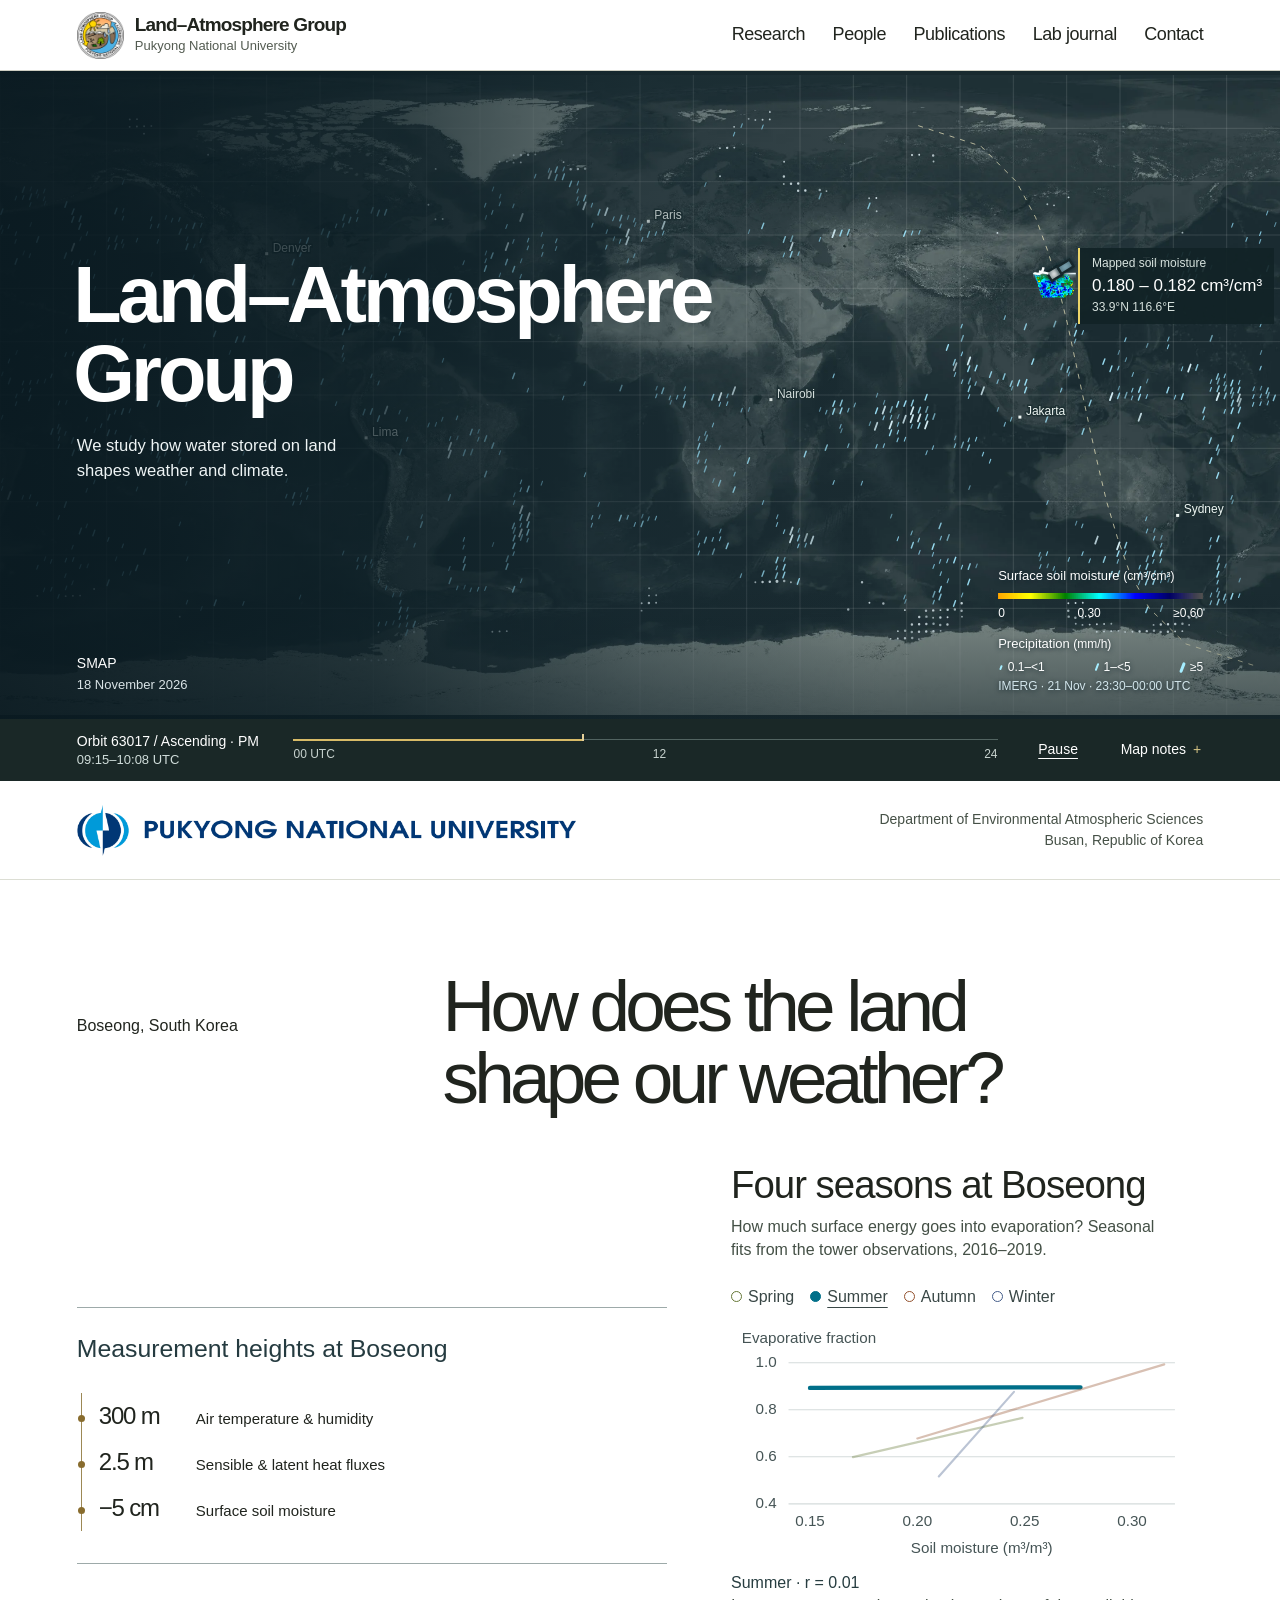
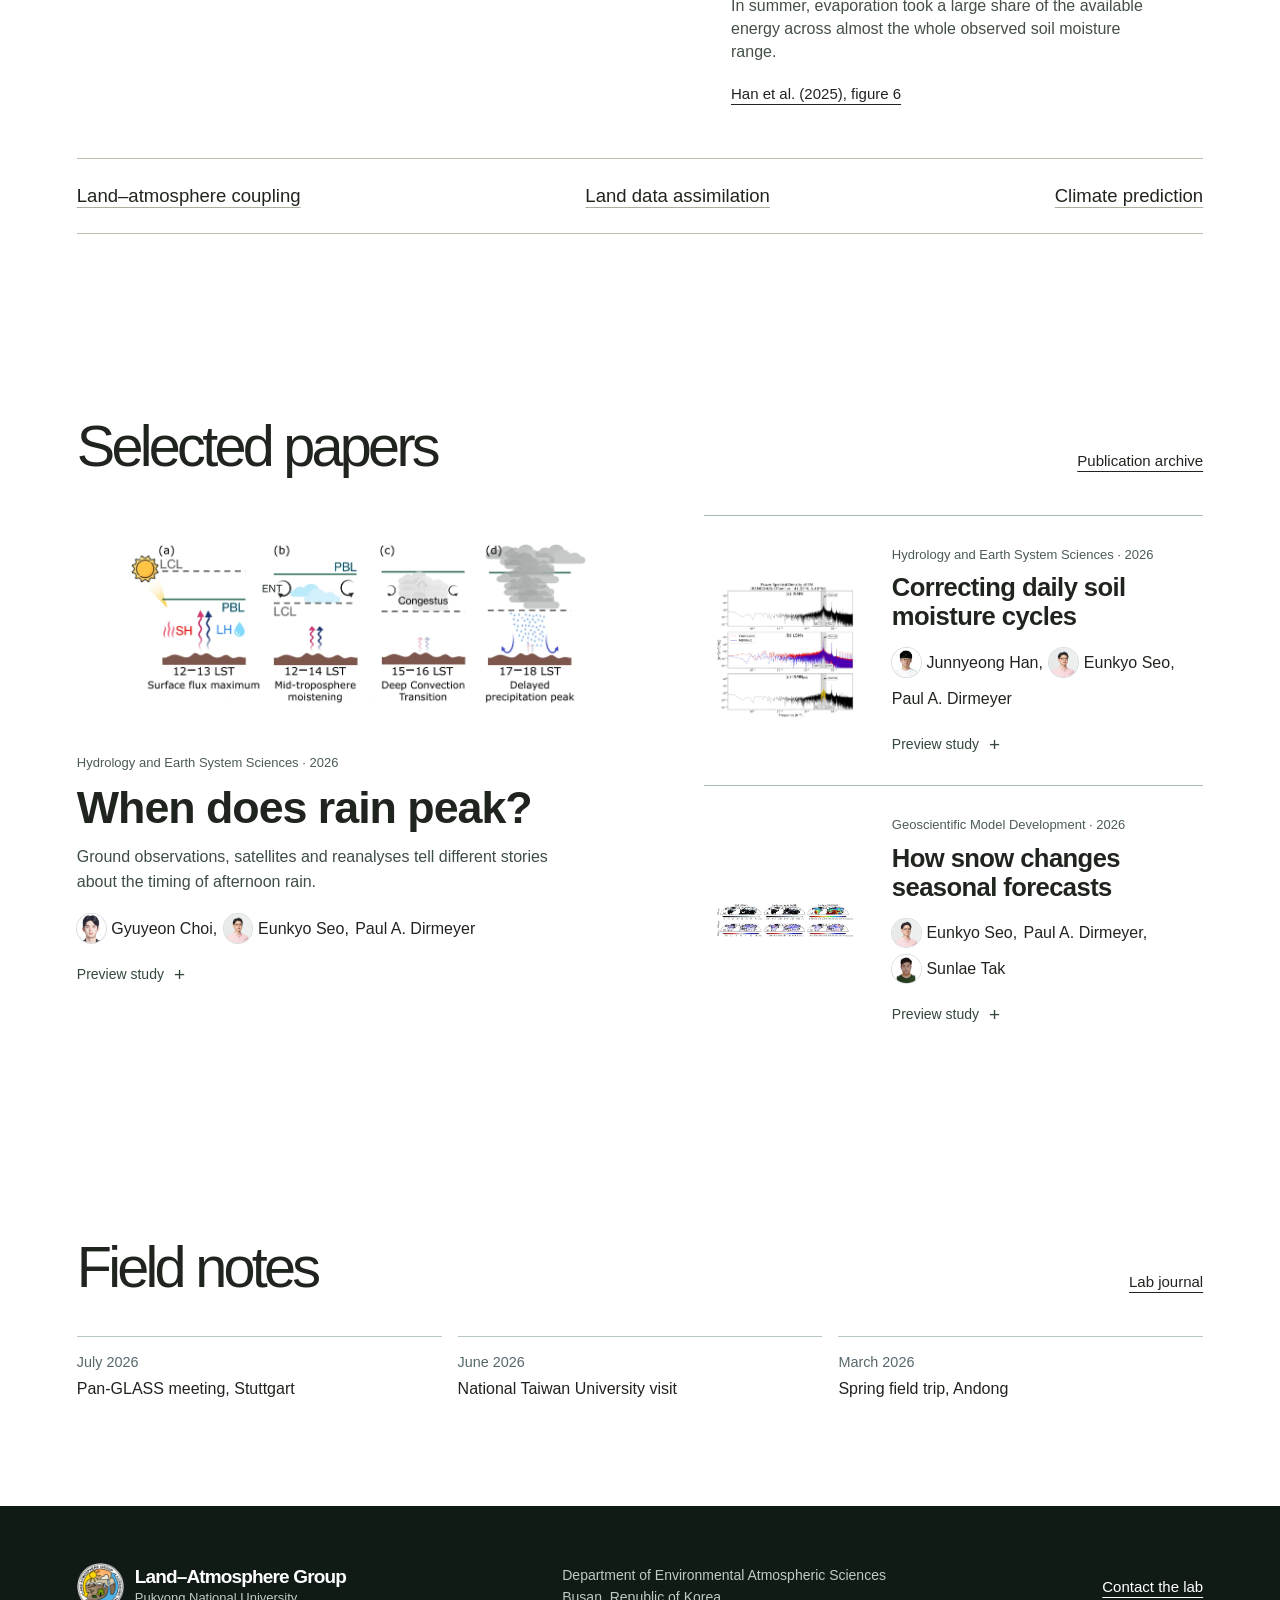
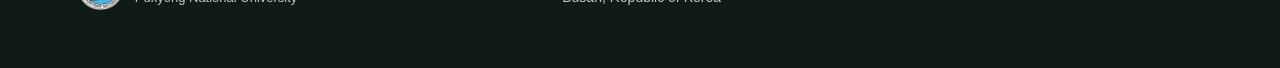
==== index.html @ 2ac91054 "Show independently dated satellite observations and restore public member profiles" ====
<!doctype html><html lang="en"><head><meta charset="utf-8"><meta name="viewport" content="width=device-width,initial-scale=1"><meta name="theme-color" content="#ffffff"><meta name="description" content="The Land–Atmosphere Group at Pukyong National University studies land–atmosphere interactions, land data assimilation and climate prediction."><title>Home | PKNU Land–Atmosphere Group</title><link rel="icon" href="img/lag-logo.png"><link rel="stylesheet" href="style.css"><script src="site.js" defer></script>
<link rel="stylesheet" href="bylines.css">
<link rel="stylesheet" href="home.css">
<link rel="preload" as="image" href="img/smap-terrain.webp" fetchpriority="high">
<script src="smap-feed.js" defer></script>
<script src="swath-trail.js" defer></script>
<script src="rain-feed.js" defer></script>
<script src="bylines.js" defer></script>
<script src="home.js" defer></script>
</head><body class="survey-home"><a class="skip" href="#content">Skip to content</a><header><div class="wrap mast"><a class="identity" href="index.html" aria-label="Land–Atmosphere Group home"><img src="img/lag-logo.png" alt=""><span><b>Land–Atmosphere Group</b><small>Pukyong National University</small></span></a><button class="menu" aria-controls="main-nav" aria-expanded="false">Menu</button><nav aria-label="Main navigation" id="main-nav"><a href="research.html">Research</a><a href="people.html">People</a><a href="publications.html">Publications</a><a href="journal.html">Lab journal</a><a href="contact.html">Contact</a></nav></div></header><main id="content">
<section class="survey" aria-labelledby="lab-name">
  <div class="pass-map">
    <canvas id="track-map" aria-hidden="true"></canvas>
    <div class="map-identity"><h1 id="lab-name">Land–Atmosphere<br>Group</h1>
      <p>We study how water stored on land shapes weather and climate.</p></div>
    <p class="map-date">SMAP <time id="observed-day">Checking observation date…</time></p>
    <div class="map-key"><span>Surface soil moisture <small>(cm³/cm³)</small></span>
      <img src="img/smap-colors.png" width="356" height="10" alt=""><div><span>0</span><span>0.30</span><span>≥0.60</span></div>
      <span class="rain-title">Precipitation <small>(mm/h)</small></span>
      <div class="rain-legend"><span><i></i>0.1–&lt;1</span><span><i></i>1–&lt;5</span><span><i></i>≥5</span></div>
      <small><time id="rain-window">IMERG · checking frame</time></small></div>
    <div class="sample-label" id="track-sample" hidden><span>Mapped soil moisture</span><b id="sample-value"></b><small id="sample-location"></small></div>
  </div>
  <div class="replay-strip"><div class="wrap replay-bar">
    <div class="pass-meta"><b id="pass-id">Observations replay</b><span id="pass-time">NASA satellite archive</span></div>
    <div class="day-scale" aria-hidden="true"><div id="pass-progress"></div><span>00 UTC</span><span>12</span><span>24</span></div>
    <button type="button" id="toggle-replay" hidden>Pause</button>
    <details class="map-info"><summary>Map notes</summary><div>
      <strong>How to read the replay</strong>
      <p>Coloured strips appear behind the SMAP marker and stay on the fixed map. The marker follows the approximate centre of each archived swath. Soil moisture comes from the corresponding morning or evening 9 km composite. Its readout gives the colour interval at the sampled grid cell.</p>
      <p>IMERG shows the most recent available half-hour through the previous UTC day, sampled every 2°. Midnight at the end of the interval is 00:00 the next day. Slanted strokes show rain and dots show snow at rates of 0.1 mm/h or higher.</p>
      <p>The date is in UTC. The replay uses the latest complete archive date up to yesterday. The times below the map are the recorded start and end of each SMAP pass. SMAP and IMERG update independently. Each layer shows its own observation date.</p>
      <p><span id="smap-status">Checking the SMAP archive…</span> <span id="rain-status">Checking the IMERG archive…</span></p>
      <a id="map-origin" href="https://worldview.earthdata.nasa.gov/?l=SMAP_L3_Passive_Enhanced_Day_Soil_Moisture&amp;t=2026-11-18">NASA Worldview</a> · <a href="https://doi.org/10.5067/M20OXIZHY3RJ">SMAP</a> · <a id="rain-origin" href="https://gpm.nasa.gov/data/imerg">IMERG frame</a> · <a href="https://gibs.earthdata.nasa.gov/">Basemap</a>
    </div></details>
  </div></div>
</section>
<div class="affiliation"><div class="wrap affiliation-content">
  <a href="https://www.pknu.ac.kr/eng"><img src="img/pknu-wordmark.png" alt="Pukyong National University" width="822" height="84"></a>
  <span>Department of Environmental Atmospheric Sciences<br>Busan, Republic of Korea</span>
</div></div>
<section id="research" class="tower-study wrap">
  <div class="study-heading"><p>Boseong, South Korea</p><h2>How does the land<br>shape our weather?</h2></div>
  <div class="tower-layout">
    <figure class="tower-observations"><figcaption>Measurement heights at Boseong</figcaption><dl class="height-profile">
        <div><dt>300 m</dt><dd>Air temperature &amp; humidity</dd></div>
        <div><dt>2.5 m</dt><dd>Sensible &amp; latent heat fluxes</dd></div>
        <div><dt>−5 cm</dt><dd>Surface soil moisture</dd></div>
      </dl></figure>
    <div class="profile-column" id="boseong-seasons"><h3>Four seasons at Boseong</h3>
      <p class="fit-context">How much surface energy goes into evaporation? Seasonal fits from the tower observations, 2016–2019.</p>
      <div class="fit-controls" role="group" aria-label="Compare seasons"><button type="button" data-season="Spring" data-note="In spring, wetter soil generally coincided with a larger share of surface energy going into evaporation." data-r="0.35" style="--fit-color:#657736" aria-pressed="false">Spring</button><button type="button" data-season="Summer" data-note="In summer, evaporation took a large share of the available energy across almost the whole observed soil moisture range." data-r="0.01" style="--fit-color:#006f89" aria-pressed="true">Summer</button><button type="button" data-season="Autumn" data-note="In autumn, the share of energy used for evaporation rose as the soil became wetter." data-r="0.59" style="--fit-color:#93512d" aria-pressed="false">Autumn</button><button type="button" data-season="Winter" data-note="In winter, a small change in soil moisture corresponded to the steepest change in evaporative fraction." data-r="0.51" style="--fit-color:#435c89" aria-pressed="false">Winter</button></div>
      <svg class="fit-plot" viewBox="0 0 435 213" role="img" aria-labelledby="fit-title fit-desc"><title id="fit-title">Seasonal fits at Boseong</title><desc id="fit-desc">Fitted evaporative fraction rises steeply with soil moisture in winter and stays nearly flat in summer. Lines show regressions from figure 6 of Han et al. (2025).</desc><text x="10" y="14">Evaporative fraction</text><path class="fit-grid" d="M53 162.00H409"/><text x="42" y="166.00" text-anchor="end">0.4</text><path class="fit-grid" d="M53 118.67H409"/><text x="42" y="122.67" text-anchor="end">0.6</text><path class="fit-grid" d="M53 75.33H409"/><text x="42" y="79.33" text-anchor="end">0.8</text><path class="fit-grid" d="M53 32.00H409"/><text x="42" y="36.00" text-anchor="end">1.0</text><text x="72.78" y="182" text-anchor="middle">0.15</text><text x="171.67" y="182" text-anchor="middle">0.20</text><text x="270.56" y="182" text-anchor="middle">0.25</text><text x="369.44" y="182" text-anchor="middle">0.30</text><text x="231" y="207" text-anchor="middle">Soil moisture (m³/m³)</text><path data-fit="Spring" stroke="#657736" d="M112.33 118.95L268.58 82.83"><title>Spring, r = 0.35</title></path><path data-fit="Summer" stroke="#006f89" d="M72.78 55.18L321.98 54.64"><title>Summer, r = 0.01</title></path><path data-fit="Autumn" stroke="#93512d" d="M171.67 101.77L399.11 33.49"><title>Autumn, r = 0.59</title></path><path data-fit="Winter" stroke="#435c89" d="M191.44 136.72L260.67 58.83"><title>Winter, r = 0.51</title></path></svg>
      <p class="fit-reading" aria-live="polite"><strong>Summer · r = 0.01</strong> <span>In summer, evaporation took a large share of the available energy across almost the whole observed soil moisture range.</span></p>
      <a class="paper-ref" href="https://j-komes.or.kr/_PR/view/index.php?aidx=45265&amp;bidx=4097">Han et al. (2025), figure 6</a>
    </div>
  </div>
  <nav aria-label="Explore research areas" class="research-links"><a href="research.html#coupling">Land–atmosphere coupling</a><a href="research.html#assimilation">Land data assimilation</a><a href="research.html#prediction">Climate prediction</a></nav>
</section><section class="dispatch"><div class="wrap"><div class="folio-head"><h2>Selected papers</h2><a href="publications.html">Publication archive</a></div>
<div class="paper-spread"><article class="paper-cut paper-rain">
      <div class="cut-figure"><img loading="lazy" alt="" src="img/fig-rain.webp"></div>
      <div class="cut-copy"><small>Hydrology and Earth System Sciences · 2026</small>
      <h3><button data-study="rain" type="button" aria-label="Preview: When does rain peak?">When does rain peak?</button></h3>
      <p>Ground observations, satellites and reanalyses tell different stories about the timing of afternoon rain.</p>
      <span data-byline="Gyuyeon Choi, Eunkyo Seo, Paul A. Dirmeyer">Gyuyeon Choi, Eunkyo Seo, Paul A. Dirmeyer</span><span class="cut-action" aria-hidden="true">Preview study <b>+</b></span></div></article><article class="paper-cut paper-soil">
      <div class="cut-figure"><img loading="lazy" alt="" src="img/fig-soil.webp"></div>
      <div class="cut-copy"><small>Hydrology and Earth System Sciences · 2026</small>
      <h3><button data-study="soil" type="button" aria-label="Preview: Correcting daily soil moisture cycles">Correcting daily soil moisture cycles</button></h3>

      <span data-byline="Junnyeong Han, Eunkyo Seo, Paul A. Dirmeyer">Junnyeong Han, Eunkyo Seo, Paul A. Dirmeyer</span><span class="cut-action" aria-hidden="true">Preview study <b>+</b></span></div></article><article class="paper-cut paper-snow">
      <div class="cut-figure"><img loading="lazy" alt="" src="img/fig-snow.webp"></div>
      <div class="cut-copy"><small>Geoscientific Model Development · 2026</small>
      <h3><button data-study="snow" type="button" aria-label="Preview: How snow changes seasonal forecasts">How snow changes seasonal forecasts</button></h3>

      <span data-byline="Eunkyo Seo, Paul A. Dirmeyer, Sunlae Tak">Eunkyo Seo, Paul A. Dirmeyer, Sunlae Tak</span><span class="cut-action" aria-hidden="true">Preview study <b>+</b></span></div></article></div><dialog class="paper-dialog" id="study-rain" aria-labelledby="title-rain">
      <div class="dialog-body"><button class="dialog-close" type="button" aria-label="Close paper preview">Close</button>
        <small>Choi, Seo &amp; Dirmeyer · HESS, 2026</small><h2 id="title-rain">When does rain peak?</h2><span data-byline="Gyuyeon Choi, Eunkyo Seo, Paul A. Dirmeyer">Gyuyeon Choi, Eunkyo Seo, Paul A. Dirmeyer</span><p>Ground stations, satellite products and reanalyses place the afternoon rainfall maximum at different times. The study links these timing differences to how products observe or represent convection.</p>
        <figure><img src="img/fig-rain.webp" alt="Figure 15. From daytime surface heating to the late-afternoon precipitation peak."><figcaption>Figure 15. From daytime surface heating to the late-afternoon precipitation peak. <a href="https://doi.org/10.5194/hess-30-6927-2026">Choi et al. (2026)</a> · <a href="https://creativecommons.org/licenses/by/4.0/">CC BY 4.0</a></figcaption></figure>
        <a class="primary" href="https://doi.org/10.5194/hess-30-6927-2026">Read the full paper</a>
      </div>
    </dialog><dialog class="paper-dialog" id="study-soil" aria-labelledby="title-soil">
      <div class="dialog-body"><button class="dialog-close" type="button" aria-label="Close paper preview">Close</button>
        <small>Han, Seo &amp; Dirmeyer · HESS, 2026</small><h2 id="title-soil">Correcting daily soil moisture cycles</h2><span data-byline="Junnyeong Han, Eunkyo Seo, Paul A. Dirmeyer">Junnyeong Han, Eunkyo Seo, Paul A. Dirmeyer</span><p>Soil temperature can distort the daily cycle measured by dielectric probes. A Fourier filtering method uses land-model patterns to correct the daily signal and improve agreement with independent observations.</p>
        <figure><img src="img/fig-soil.webp" alt="Figure 4. Power spectra of soil moisture from probes and land-model datasets."><figcaption>Figure 4. Power spectra of soil moisture from probes and land-model datasets. <a href="https://doi.org/10.5194/hess-30-2207-2026">Han et al. (2026)</a> · <a href="https://creativecommons.org/licenses/by/4.0/">CC BY 4.0</a></figcaption></figure>
        <a class="primary" href="https://doi.org/10.5194/hess-30-2207-2026">Read the full paper</a>
      </div>
    </dialog><dialog class="paper-dialog" id="study-snow" aria-labelledby="title-snow">
      <div class="dialog-body"><button class="dialog-close" type="button" aria-label="Close paper preview">Close</button>
        <small>Seo, Dirmeyer &amp; Tak · GMD, 2026</small><h2 id="title-snow">How snow changes seasonal forecasts</h2><span data-byline="Eunkyo Seo, Paul A. Dirmeyer, Sunlae Tak">Eunkyo Seo, Paul A. Dirmeyer, Sunlae Tak</span><p>Introducing a multi-layer snow scheme changes how snow insulates the soil, delays spring melt, and influences soil wetness and surface cooling into the following summer.</p>
        <figure><img src="img/fig-snow.webp" alt="Figure 3. Spatial differences in spring snow, albedo and summer soil moisture across forecast configurations."><figcaption>Figure 3. Spatial differences in spring snow, albedo and summer soil moisture across forecast configurations. <a href="https://doi.org/10.5194/gmd-19-1261-2026">Seo et al. (2026)</a> · <a href="https://creativecommons.org/licenses/by/4.0/">CC BY 4.0</a></figcaption></figure>
        <a class="primary" href="https://doi.org/10.5194/gmd-19-1261-2026">Read the full paper</a>
      </div>
    </dialog></div></section><section class="field-notes wrap"><div class="folio-head"><h2>Field notes</h2><a href="journal.html">Lab journal</a></div><ul class="public-field-notes">
  <li><time datetime="2026-07">July 2026</time><span>Pan-GLASS meeting, Stuttgart</span></li>
  <li><time datetime="2026-06">June 2026</time><span>National Taiwan University visit</span></li>
  <li><time datetime="2026-03">March 2026</time><span>Spring field trip, Andong</span></li>
</ul></section></main><footer><div class="wrap foot"><a class="identity" href="index.html" aria-label="Land–Atmosphere Group home"><img src="img/lag-logo.png" alt=""><span><b>Land–Atmosphere Group</b><small>Pukyong National University</small></span></a><div>Department of Environmental Atmospheric Sciences<br>Busan, Republic of Korea</div><a href="contact.html">Contact the lab</a></div></footer><script src="season-study.js" defer></script></body></html>
---- style.css ----
:root{--type-sans:Arial,Helvetica,sans-serif;--ink:#142631;--text:#364c59;--muted:#536775;--blue:#125575;--line:#d5dfe2;--mist:#f0f5f6;--wrap: min(1280px,88%);font-family:var(--type-sans);color:var(--ink);font-size:16px;line-height:1.55;font-synthesis:none}*{box-sizing:border-box}body{margin:0;background:#fff}h1,h2,h3,p,figure{margin:0}a{color:inherit}:where(h1,h2,h3,h4,h5,h6,b,strong){font-weight:400}button,select,input{font:inherit}a:focus-visible,summary:focus-visible,button:focus-visible,input:focus-visible,select:focus-visible{outline:3px solid #e68938;outline-offset:4px}.wrap{width:var(--wrap);margin-inline:auto}.skip{position:absolute;left:-9999px}.skip:focus{left:8px;z-index:4;background:#fff;padding:12px}.mast,.identity,nav,.foot,.sectionhead,.linkset,.journalnav{display:flex;align-items:center}.mast{min-height:70px;justify-content:space-between;gap:28px}header{border-bottom:1px solid var(--line)}.identity{gap:11px;text-decoration:none;flex-shrink:0}.identity img{width:47px;height:47px;object-fit:contain}.identity span{display:grid}.identity b{font-size:19px;letter-spacing:-.045em;line-height:1.18}.identity small{font-size:13px;line-height:1.55;color:var(--muted)}nav{gap:clamp(18px,2.5vw,42px)}nav a{font-size:15px;font-weight:400;padding:14px 0;text-decoration:none}nav a:hover,nav a[aria-current]{color:var(--blue);text-decoration:underline;text-underline-offset:7px}.menu{display:none}.cover{color:white;background-color:#0e2b38;background-image:linear-gradient(90deg,rgba(8,28,41,.97) 0%,rgba(9,30,40,.91) 18%,rgba(10,31,41,.71) 40%,rgba(10,31,41,.18) 70%,rgba(9,30,40,.05)),url("img/korea-aqua.webp");background-position:center,center 70%;background-size:cover;position:relative;isolation:isolate}.coverbody{padding-block:clamp(54px,5.5vw,90px) 56px}.department{font-weight:400;font-size:15px;letter-spacing:.015em;display:flex;align-items:center;gap:13px;color:#e2edf0}.department:before{content:"";width:28px;height:2px;background:#8bd2e1}.cover h1{font-size:clamp(58px,7.15vw,114px);font-weight:400;letter-spacing:-.066em;line-height:.99;margin:23px 0}.mission{font-size:clamp(17px,1.3vw,21px);color:#f2f7f9;line-height:1.5;max-width:510px;text-wrap:pretty}.primary{display:inline-flex;align-items:center;justify-content:center;color:#102733;background:#fff;padding:12px 22px;border-radius:24px;text-decoration:none;font-size:15px;font-weight:400;margin-top:27px}.primary:hover{background:#d6eff4}.credit{display:flex;justify-content:flex-end;padding-bottom:14px}.credit a{color:#fff;background:#122a36d9;padding:5px 10px;text-decoration:none;font-size:12px;line-height:1.45}.credit a:hover{text-decoration:underline}.overview{display:grid;grid-template-columns:.85fr 1.15fr;gap:5vw;padding-block:clamp(45px,5vw,80px)}h2{font-size:clamp(28px,3.2vw,52px);font-weight:400;letter-spacing:-.055em;line-height:1.13}.overview p,.page-title p,.project p,.researchrow p,.person p,.pi p,.contact p,.field p{color:var(--text)}.overview p{margin:14px 0;max-width:280px}.topiclist{border-top:1px solid var(--line)}.topic{font-size:clamp(21px,2vw,32px);letter-spacing:-.035em;text-decoration:none;display:flex;justify-content:space-between;align-items:center;gap:18px;border-bottom:1px solid var(--line);padding:15px 2px;font-weight:400}.topic:after{content:"";width:7px;height:7px;border-top:1.5px solid var(--blue);border-right:1.5px solid var(--blue);transform:rotate(45deg);margin-right:5px}.topic:hover{color:var(--blue);background:#f8fafb}.section,.group{padding-block:clamp(38px,4.6vw,70px)}.tinted{background:var(--mist)}.sectionhead{justify-content:space-between;gap:16px;margin:0 0 25px}.sectionhead h2{font-size:clamp(26px,2.7vw,40px)}.textlink,.linkset a,.journalnav a,.doi,.foot>a{color:var(--blue);text-decoration:underline;text-underline-offset:5px;font-weight:400;font-size:15px}.paper,.project,.researchrow{display:grid;gap:26px;padding:25px 0;border-top:1px solid var(--line)}.paper{grid-template-columns:70px 1fr 36px}.paper .year,.project>small,.paper small,.field small,.pi small,.news small{color:var(--muted);font-size:14px;font-weight:400}.paper h3{font-weight:400;font-size:clamp(19px,1.65vw,26px);line-height:1.27;letter-spacing:-.03em;margin:5px 0 7px}.paper h3 a{text-decoration:none}.paper h3 a:hover{text-decoration:underline;text-underline-offset:4px}.paper p{color:var(--muted);font-size:15px}.field{display:grid;grid-template-columns:1.05fr 1fr;align-items:center;gap:6%;padding-block:clamp(40px,5.5vw,80px)}.field img{width:100%;display:block;max-height:350px;object-fit:cover;object-position:50% 65%}.field h2{margin:10px 0 16px}.field p{margin-bottom:18px;max-width:450px}.foot{justify-content:space-between;gap:25px;padding-block:35px}.foot>div{color:var(--muted);font-size:14px}footer{background:#f6f8f9;border-top:1px solid var(--line)}.page-title{padding:clamp(42px,5vw,82px) 0 33px}.page-title h1{font-weight:400;line-height:1;letter-spacing:-.065em;font-size:clamp(50px,5.6vw,83px)}.page-title p{font-size:19px;margin-top:14px}.content{padding-bottom:65px}.researchrow{grid-template-columns:.8fr 1.2fr;gap:5vw;padding-block:34px}.researchrow h2{font-size:clamp(25px,2.6vw,38px)}h3{line-height:1.3}.researchrow h3,.project h3,.person h3{font-size:22px;letter-spacing:-.03em;font-weight:400}.researchrow p,.project p{margin:9px 0 16px}.project{grid-template-columns:145px 1fr}.pi,.contact{display:grid;gap:clamp(20px,4vw,65px);padding:clamp(22px,3.5vw,52px);background:var(--mist);align-items:center}.pi{grid-template-columns:minmax(180px,270px) 1fr}.pi img{width:100%;max-height:300px;object-fit:contain}.pi h2{margin:5px 0}.pi p{margin:8px 0;max-width:690px}.linkset,.journalnav{gap:20px;margin:14px 0}.people-grid,.gallery{display:grid;gap:24px;grid-template-columns:repeat(4,minmax(0,1fr))}.person img{display:block;width:100%;height:200px;object-fit:contain;background:#f1f4f5;margin-bottom:14px}.person p{margin-top:6px}.group+.group{padding-top:5px}.filters{display:flex;gap:14px}.filters label{font-size:14px;color:var(--text);font-weight:400}.filters label:first-child{width:min(100%,580px)}input,select{display:block;width:100%;border:1px solid #acbdc5;color:var(--ink);background:white;border-radius:5px;padding:11px 15px;margin:5px 0}#count{margin:15px 0;color:var(--muted);font-size:15px}.news{list-style:none;padding:0}.news li{display:grid;grid-template-columns:110px 1fr;gap:20px;border-top:1px solid var(--line);padding:15px 0}.gallery{grid-template-columns:repeat(3,minmax(0,1fr))}.gallery img{display:block;width:100%;aspect-ratio:4/3;object-fit:cover}.gallery figcaption{font-size:15px;margin-top:8px}summary{cursor:pointer;color:var(--blue)}.journalnav{margin-bottom:30px}.contact{grid-template-columns:1fr 1fr;align-items:start}.contact h2{font-size:30px}.contact p{margin:12px 0}.menu,dialog button{cursor:pointer;border:1px solid #adbec5;background:white;padding:9px 15px;border-radius:25px}dialog{max-width:min(90vw,1000px);border:0;padding:16px}dialog img{display:block;margin:auto;max-width:100%;max-height:72vh}dialog::backdrop{background:#0e202ce8}dialog button{margin-left:auto;display:block;margin-bottom:8px}dialog p{margin-top:8px}[hidden]{display:none!important}@media(max-width:860px){.mast{gap:16px}nav{gap:17px}.identity b{font-size:17px}.identity img{width:40px;height:40px}.people-grid{grid-template-columns:repeat(3,1fr)}}@media(max-width:720px){:root{--wrap:90%}.mast{flex-wrap:wrap;min-height:68px;gap:0}.menu{display:block}.mast nav{display:none;width:100%;flex-wrap:wrap;gap:2px 23px;padding:6px 0 13px}.mast nav.open{display:flex}.mast nav a{padding:8px 0}.cover{background-position:center,62% center;background-image:linear-gradient(90deg,#0d2436eb,#102a38be 64%,#102a387d),url("img/korea-aqua.webp")}.coverbody{padding:47px 0 35px}.department{font-size:13px;max-width:310px}.department:before{width:16px;flex-shrink:0}.cover h1{font-size:clamp(40px,10.6vw,72px);margin:22px 0 18px}.mission{max-width:420px}.credit{justify-content:flex-start}.credit a{font-size:11px}.overview,.field,.pi,.researchrow,.contact{grid-template-columns:1fr;gap:24px}.overview p{max-width:100%}.topic{font-size:23px}.foot{align-items:flex-start;flex-direction:column;gap:18px}.paper{grid-template-columns:1fr 35px;gap:4px 9px}.paper .year{grid-column:1/-1}.people-grid,.gallery{grid-template-columns:repeat(2,minmax(0,1fr));gap:20px 13px}.person img{height:170px}.pi img{max-height:225px}.project{grid-template-columns:1fr;gap:6px}.news li{display:block}.news small{display:block}.gallery figcaption{font-size:14px}.person h3{font-size:20px}.filters label:last-child{min-width:98px}.page-title+.section{padding-top:0}}@media(prefers-reduced-motion:no-preference){html{scroll-behavior:smooth}}
/* Satellite viewer and university affiliation */
:root {
  --page-tracking: -.04em;
  font-family: var(--type-sans);
}
.affiliation { border-bottom: 1px solid #dce5eb; }
.affiliation-content { min-height: 77px; display: flex; align-items: center; justify-content: space-between; gap: 12px 28px; flex-wrap: wrap; padding: 16px 0; }
.affiliation-content a { display: inline-flex; align-items: center; min-height: 42px; }
.affiliation-content img { display: block; width: clamp(211px, 23vw, 318px); height: auto; }
.affiliation-content span { font-size: 14px; color: #48616c; }

/* Research figure previews */
.study-grid { display: grid; grid-template-columns: repeat(3, minmax(0, 1fr)); gap: 20px; }
.study-card { min-width: 0; }
.study-open {
  display: grid;
  grid-template-rows: 166px 1fr;
  text-align: left;
  cursor: pointer;
  width: 100%;
  height: 100%;
  border: 1px solid #d7e1e7;
  border-radius: 15px;
  padding: 0;
  overflow: hidden;
  background: #fff;
  color: var(--ink);
  transition: transform 240ms ease, box-shadow 240ms ease, border-color 240ms ease;
}
.study-open:hover, .study-open:focus-visible { transform: translateY(-4px); box-shadow: 0 14px 28px #12334b14; border-color: #a3c4d9; }
.study-visual { display: grid; width: 100%; place-items: center; padding: 17px; border-bottom: 1px solid #deeaef; }
.study-visual img { max-width: 100%; width: 100%; height: 132px; object-fit: contain; display: block; }
.study-content { display: flex; padding: 20px; flex-direction: column; gap: 8px; align-items: flex-start; }
.study-content small { color: #526775; font-size: 13px; }
.study-content strong { font-size: clamp(20px, 1.75vw, 26px); letter-spacing: -.04em; line-height: 1.14; }
.study-cta { display: inline-flex; gap: 10px; align-items: center; margin-top: auto; padding-top: 10px; font-size: 14px; font-weight: 400; color: #125575; }
.study-cta span { font-size: 19px; }
.archive-title { font-size: clamp(26px, 3vw, 40px); margin: 50px 0 21px; }
.paper-dialog { padding: 0; border-radius: 16px; width: min(92vw, 800px); color: var(--ink); max-height: 90vh; }
.dialog-body { padding: clamp(18px, 4vw, 36px); }
.dialog-body > small { color: #315975; font-weight: 400; }
.dialog-body h2 { font: 700 clamp(26px,3.1vw,40px)/1.12 var(--type-sans); letter-spacing: -.022em; margin: 8px 0; }
.dialog-body p { color: #3b5262; margin: 12px 0 18px; }
.dialog-body img { max-height: 46vh; object-fit: contain; }
.dialog-body figcaption { margin-top: 9px; font-size: 13px; color: #4c656f; }
.linkset { flex-wrap: wrap; gap: 8px 16px; }

/* Field photo stories */
.photo-story { border-radius: 17px; background: #102937; color: #fff; overflow: hidden; }
.story-panel { position: relative; }
.story-frame { position: relative; width: 100%; }
.story-frame .photo-open { display: block; background: #081c29; }
.story-frame img { display: block; width: 100%; height: clamp(228px, 38vw, 510px); object-fit: contain; }
.story-frame figcaption { padding: 16px 20px 0; font-size: clamp(17px, 2vw, 23px); letter-spacing: -.025em; }
.story-controls { display: flex; align-items: center; padding: 14px 18px 18px; gap: 9px; }
.story-controls > button { cursor: pointer; width: 44px; height: 44px; border-radius: 50%; border: 1px solid #7494a5; color: #fff; background: #163847; }
.story-controls > button:hover { background: #285265; }
.story-rail { flex: 1; display: flex; margin-left: 4px; gap: 6px; overflow: auto; padding: 6px 3px; }
.story-rail button { flex: 0 0 clamp(44px, 7vw, 82px); cursor: pointer; height: clamp(40px, 5vw, 60px); overflow: hidden; border: 2px solid transparent; border-radius: 6px; padding: 0; background: #102937; opacity: .7; }
.story-rail button[aria-pressed="true"], .story-rail button:hover { border-color: #e5f5ff; opacity: 1; }
.story-rail img { width: 100%; height: 100%; object-fit: cover; }
.photo-archive-title { margin: 36px 0 18px; font-size: 23px; }
.gallery .photo-open { display: block; overflow: hidden; border-radius: 9px; background: #eaf1f4; }
.gallery img { transition: transform 330ms ease; }
.gallery .photo-open:hover img { transform: scale(1.055); }
.light-actions button { margin: 0 0 8px; }
@keyframes show-story { from { opacity: .45; } to { opacity: 1; } }
@media (prefers-reduced-motion: no-preference) {
  .story-frame:not([hidden]) { animation: show-story 360ms ease both; }
}

@media (max-width: 820px) {
  .study-grid { gap: 12px; }
  .study-content { padding: 15px; }
}
@media (max-width: 640px) {
  .affiliation-content { justify-content: center; gap: 3px; }
  .affiliation-content span { width: 100%; text-align: center; font-size: 12px; }
  .study-grid { grid-template-columns: minmax(0, 1fr); }
  .study-open { grid-template-rows: 140px 1fr; }
  .study-visual img { height: 106px; }
  .story-controls { padding-inline: 10px; gap: 6px; }
}
@media (prefers-reduced-motion: reduce) {
  .study-open:hover { transform: none; }
}

:root {
  --ink: #19251f;
  --text: #374a40;
  --muted: #506157;
  --line: #d1d9d2;
  --mist: #edf1ed;
  --blue: #205848;
}
body:not(.orbital-home) > header { background: #fff; border-bottom: 1px solid #d5dcdd; color: #202a2d; }
body:not(.orbital-home) > header .identity small { color: #546166; }
body:not(.orbital-home) > header nav a:hover,
body:not(.orbital-home) > header nav a[aria-current] { color: #294c58; }
.skip:focus { z-index: 9; color: #14221a; }
:root { --page-heading-size: clamp(2.5rem, 4.5vw, 4rem); }
.page-title h1 { font-size: var(--page-heading-size); line-height: 1.07; letter-spacing: var(--page-tracking); }
.pi { padding: 0; background: transparent; grid-template-columns: minmax(190px,.7fr) 1.45fr; }
.pi > img { background: #edf1ed; max-height: 370px; }
.pi h2 { margin: 10px 0 14px; font-size: clamp(36px,4.7vw,78px); }
.people-grid { gap: clamp(18px,2.2vw,38px); }
.person { padding-top: 12px; border-top: 1px solid var(--line); }
.person img { height: clamp(190px,19vw,260px); background: #f2f4f1; }
.researchrow { grid-template-columns: minmax(0,1fr) minmax(0,1.1fr); align-items: center; gap: clamp(30px,7vw,100px); padding: clamp(30px,4vw,68px) 0; }
.research-text h2 { margin-bottom: 20px; font: 400 clamp(30px,3.3vw,50px)/1.1 var(--type-sans); letter-spacing: -.024em; }
.research-text h3 { font-size: clamp(19px,1.55vw,27px); }
.research-plate > div { background: #f1f4f0; }
.research-plate > div > img { display: block; width: 100%; height: clamp(210px,23vw,340px); object-fit: cover; }
#prediction .research-plate > div > img { object-fit: contain; padding: 20px; background: #f9faf8; }
.research-plate figcaption,.campus-photo figcaption { font-size: 13px; color: var(--muted); margin-top: 9px; }
.research-plate figcaption a { text-underline-offset: 3px; }
.plate-legend { width: min(210px,70%); height: auto; display: block; margin-top: 6px; }
.researchrow:nth-of-type(2) .research-plate { grid-column: 1; grid-row: 1; }
.researchrow:nth-of-type(2) .research-text { grid-column: 2; grid-row: 1; }
.photo-story { border-radius: 0; background: #101915; }
.story-frame .photo-open { background: #101915; }
.story-frame img { height: clamp(250px, 43vw, 590px); }
.gallery .photo-open { border-radius: 0; }
.gallery figcaption { color: #39483f; }
.campus-photo { margin-top: 36px; max-width: 840px; }
.campus-photo > img { display: block; width: 100%; height: auto; }
.campus-photo figcaption { display: flex; gap: 15px; justify-content: space-between; }
footer { background: #111b16; color: #fff; border-top: 0; }
.foot { padding-block: clamp(38px,4.5vw,68px); }
.foot .identity small,.foot>div { color: #becbc2; }
.foot > .identity { color: white; text-decoration: none; }
.foot>a:last-child { color: #fff; }
@media (max-width: 720px) {
  body:not(.orbital-home) > header .menu { background: transparent; border-color: #9ba6a7; color: #25363b; }
  .pi,.researchrow { grid-template-columns: 1fr; }
  .pi > img { width: min(260px, 90%); }
  .person img { height: clamp(150px,43vw,230px); }
  .researchrow:nth-of-type(2) .research-plate,.researchrow:nth-of-type(2) .research-text { grid-column: auto; grid-row: auto; }
}

/* Primary navigation */
.mast #main-nav { gap: clamp(18px, 2.15vw, 38px); }
.mast #main-nav a {
  position: relative; display: inline-flex; align-items: center;
  min-height: 48px; padding: 0; text-decoration: none;
  font: 400 clamp(18px, 1.38vw, 21px)/1.2 var(--type-sans);
  letter-spacing: -.025em; white-space: nowrap;
}
.mast #main-nav a::after {
  content: ""; position: absolute; left: 0; right: 0; bottom: 7px;
  height: 2px; background: currentColor; transform: scaleX(0); transform-origin: left;
  transition: transform 180ms ease-out;
}
.mast #main-nav a:is(:hover,:focus-visible,[aria-current="page"])::after { transform: scaleX(1); }
.mast :is(a,button):focus-visible { outline: 2px solid currentColor; outline-offset: 3px; }
@media (max-width: 940px) {
  header .mast { flex-wrap: wrap; gap: 0; align-content: center; }
  header .mast > .identity { min-height: 68px; }
  header .mast .menu {
    display: inline-flex; align-items: center; gap: 9px; min-height: 44px;
    background: transparent; color: inherit; border: 0; padding: 0 2px 0 10px;
    font: 400 17px/1.2 var(--type-sans);
  }
  .mast .menu::before {
    content: ""; width: 16px; height: 7px; border-block: 1.5px solid;
    transition: transform 180ms ease;
  }
  .mast .menu[aria-expanded="true"]::before { transform: rotate(90deg); }
  .mast #main-nav { display: none; width: 100%; padding: 6px 0 16px; }
  .mast #main-nav.open { display: grid; grid-template-columns: repeat(2, minmax(0, 1fr)); gap: 0 24px; }
  .mast #main-nav a { border-top: 1px solid color-mix(in srgb, currentColor 24%, transparent); }
  .mast #main-nav a::after { right: auto; width: 22px; bottom: 4px; }
}
@media (prefers-reduced-motion: reduce) {
  .mast #main-nav a::after, .mast .menu::before { transition: none; }
}

.research-explore { display: block; width: fit-content; margin-top: 12px; color: #385662; text-underline-offset: .22em; }
.journal-index { display: flex; align-items: baseline; justify-content: space-between; flex-wrap: wrap; gap: 8px 28px; margin-block: 36px 16px; }
.journal-index .photo-archive-title { margin: 0; }
.journal-index nav { display: flex; flex-wrap: wrap; gap: 20px; }
.journal-index a { font: 400 1rem var(--type-sans); padding: 10px 0; color: #37525b; text-decoration: underline; text-underline-offset: .24em; }
.journal-year { display: grid; grid-template-columns: minmax(70px,.16fr) minmax(0,1fr); gap: clamp(16px,3vw,44px); align-items: start; border-top: 1px solid #b2bfc0; padding-top: 18px; margin-block: 0 42px; scroll-margin-top: 20px; }
.journal-year h4 { position: sticky; top: 16px; margin: 0; font: 400 clamp(1.7rem,2.6vw,2.7rem)/1.05 var(--type-sans); letter-spacing: -.03em; }
.journal-year .gallery { margin: 0; }
@media (max-width: 760px) {
  .journal-year { grid-template-columns: 1fr; gap: 14px; }
  .journal-year h4 { position: static; }
}

.identity b, .project h3 { font-weight: 700; }

.tower-summary { padding-block: 18px; border-top: 1px solid #a5b4b5; }
.tower-summary figcaption { font-size: 1.15rem; color: #234048; margin-bottom: 12px; }
.tower-summary .height-profile div { display: grid; grid-template-columns: 4.75rem 1fr; gap: 8px; align-items: baseline; padding: 8px 0; border-top: 1px solid #dde4e4; }
.tower-summary dt { font-size: 1.15rem; }
.tower-summary dd { margin: 0; }
---- bylines.css ----
[data-byline] {
  display: block;
  line-height: 2.25;
}

.author-credit {
  display: inline-flex;
  align-items: center;
  vertical-align: middle;
  margin-right: .12em;
  gap: .36em;
  line-height: 1.35;
}

a.author-credit { position: relative; z-index: 1; color: inherit; text-decoration: none; }
a.author-credit:hover, a.author-credit:focus-visible { text-decoration: underline; text-underline-offset: 3px; }

.author-credit img.author-portrait {
  display: inline-block;
  flex: none;
  width: var(--portrait-size, 1.8em);
  height: var(--portrait-size, 1.8em);
  margin: 0;
  object-fit: cover;
  object-position: center 39%;
  border-radius: 50%;
  background: #fff;
  box-shadow: 0 0 0 1px rgb(13 43 59 / 16%);
}
---- home.css ----
.dispatch { padding-block: clamp(60px,7vw,115px); background: #fff; }
.folio-head { display: flex; gap: 24px; justify-content: space-between; align-items: baseline; margin: 0 0 36px; }
.folio-head h2 { font-size: clamp(36px,4.5vw,72px); font-weight: 400; letter-spacing:-.065em; }
.folio-head > a { font-size: 15px; text-underline-offset: 5px; }
.paper-spread { display: grid; grid-template-columns: 1.13fr 1fr; grid-template-rows: auto auto; gap: 0 clamp(28px, 5vw, 77px); }
.paper-cut { position: relative; border-top: 1px solid #abb9af; display: grid; grid-template-columns: minmax(100px,.52fr) minmax(0,1fr); align-items: center; gap: clamp(16px,2vw,32px); padding-block: 26px; }
.paper-rain { grid-area: 1/1/3/2; padding: 0; align-content: start; display: block; border: 0; }
.cut-figure { background: white; padding: 12px; }
.cut-figure img { display: block; width: 100%; max-height: 155px; object-fit: contain; }
.paper-rain .cut-figure { padding: clamp(16px, 2vw, 36px); }
.paper-rain .cut-figure img { height: clamp(140px, 13vw, 215px); max-height: none; }
.paper-rain .cut-copy { padding: 18px 0 0; }
.cut-copy > small { font-size: 13px; color: #4c5c53; }
.cut-copy > p { color: #3e4d44; max-width: 54ch; margin: 9px 0 15px; }
.cut-copy h3 { margin: 7px 0 13px; line-height: 1.08; }
.cut-copy h3 button { font: 700 clamp(22px, 2vw, 32px)/1.12 var(--type-sans); letter-spacing: -.023em; background: none; border: 0; color: inherit; cursor: pointer; padding: 0; text-align: left; }
.paper-rain h3 button { font-size: clamp(31px,3.5vw,55px); }
.cut-copy h3 button::after { content: ""; position: absolute; inset: 0; }
.cut-copy h3 button:hover { text-decoration: underline; text-underline-offset: .1em; }
.cut-action { display: flex; gap: 10px; align-items: center; margin-top: 14px; font-size: 14px; color: #33483b; }
.cut-action b { font-size: 19px; font-weight: 400; }
.field-notes { padding-block: clamp(62px,7vw,118px); }
.photo-spread { display: grid; grid-template-columns: 1.65fr 1fr; gap: 30px clamp(20px,3vw,50px); }
.photo-spread figure { margin: 0; min-width: 0; }
.photo-spread figure:first-child { grid-row: span 2; }
.photo-spread a { display: block; overflow: hidden; }
.photo-spread img { display: block; width: 100%; aspect-ratio: 2.45; object-fit: cover; object-position: center 40%; transition: transform .7s ease; }
.photo-spread figure:first-child img { aspect-ratio: 1.33; }
.photo-spread a:hover img { transform: scale(1.035); }
.photo-spread figcaption { display: flex; gap: 4px 10px; flex-wrap: wrap; justify-content: space-between; margin-top: 9px; color: #47524b; font-size: 14px; }
.photo-spread figcaption b { color: var(--ink); margin-right: 4px; }
.photo-spread small { font-size: 13px; }
@media (max-width: 900px) {

  .paper-cut:not(.paper-rain) { grid-template-columns: 1fr; gap: 12px; }
  .paper-cut:not(.paper-rain) .cut-figure { display: none; }

}
@media (max-width: 720px) {

  .folio-head { align-items: end; gap: 12px; }
  .folio-head > a { text-align: right; }
  .paper-spread { display: block; }
  .paper-rain { margin-bottom: 22px; }
  .paper-cut:not(.paper-rain) { grid-template-columns: minmax(80px,.52fr) 1fr; padding-block: 16px; }
  .paper-cut:not(.paper-rain) .cut-figure { display: block; padding: 5px; }
  .photo-spread { grid-template-columns: repeat(2,minmax(0,1fr)); gap: 25px 12px; }
  .photo-spread figure:first-child { grid-column: 1/-1; grid-row: auto; }
  .photo-spread img { aspect-ratio: 1.32; }
}
@media (max-width: 390px) {

  .paper-cut:not(.paper-rain) { grid-template-columns: .45fr 1fr; }
}
.survey-home { background: #fff; color: #20241e; }
.survey-home > header { background: #fff!important; color: #20241e!important; border-bottom: 1px solid #cecec2!important; }
.survey-home > header .identity small { color: #535b51!important; }
.survey-home > header nav a:hover { color: #415044!important; }
.survey-home > header .menu { color: #252c23!important; border-color: #9b9d91!important; }
.survey-home .mast { min-height: 70px; }
.pass-map { position: relative; overflow: hidden; height: clamp(515px,72svh,800px); background: #293a3d url("img/smap-terrain.webp") center/contain no-repeat; color: #fff; isolation:isolate; }
.pass-map canvas { width: 100%; height: 100%; display: block; }
.pass-map::after { content:""; position:absolute; inset:0; pointer-events:none; background:linear-gradient(90deg,#091920e6 0%,#0b1d24bb 29%,#12252d4f 50%,transparent 69%),linear-gradient(0deg,#10202688,transparent 20%); z-index:0; }
.map-identity,.map-date,.map-key,.sample-label { position:absolute; z-index:1; }
.map-identity,.map-date { left:max(6%,calc((100% - 1280px)/2)); }
.map-identity { top:46%; transform:translateY(-50%); pointer-events:none; }
.map-identity h1 { margin-left:-.045em; font:700 clamp(53px,6.2vw,104px)/1 var(--type-sans); letter-spacing:-.05em; }
.map-identity p { margin-top:20px; max-width:34ch; color:#eef4f5; font-size:clamp(16px,1.3vw,22px); line-height:1.5; }
.map-date { bottom:24px; margin:0; font-size:14px; }
.map-date time { display:block; font-size:13px;color:#d9e3e6; }
.map-key { right:max(6%,calc((100% - 1280px)/2)); }
@media(prefers-reduced-motion:no-preference){.map-identity h1 {animation:sheet-title .8s cubic-bezier(.16,.8,.23,1) both;}}
.map-key { bottom: 23px; width: min(205px,29vw); text-shadow:0 1px 5px #172930; }
.map-key > span { font-size:13px; }
.map-key > span small { font-size:12px; }
.map-key img { width:100%; height:6px; display:block; margin:5px 0; }
.map-key div { display:flex; justify-content:space-between; font-size:12px; }
.map-key .rain-title { display:block; margin-top:11px; }
.rain-legend { margin:4px 0 1px; gap:6px; }
.rain-legend span { display:inline-flex;align-items:center;gap:4px; }
.rain-legend i { display:inline-block; background:#a5edff; border-radius:2px; width:1.5px;height:5px; transform:rotate(21deg); margin-inline:2px; }
.rain-legend span:nth-child(2) i {width:2px;height:8px;}
.rain-legend span:last-child i {width:2.5px;height:11px;}
#rain-window { display:block;color:#d2e5eb;font-size:12px;font-variant-numeric:tabular-nums; }
.sample-label { max-width:calc(100% - 14px); }
.map-info > div { max-height:min(65svh,510px);overflow:auto; }
.sample-label { margin: -26px 0 0 24px; background:#122326eb; color:white; padding: 8px 12px; border-left:2px solid #edd568; display:grid; line-height:1.32; gap:3px; white-space:nowrap; pointer-events:none; }
.sample-label span,.sample-label small { font-size:12px; color:#d7e2de; }
.sample-label b { font-size:17px; font-weight:400; font-variant-numeric:tabular-nums; }
.replay-strip { background:#1a2827; color:#fff; }
.replay-bar { display:flex; align-items:center; gap:clamp(12px,2.7vw,48px); padding-block:13px; }
.pass-meta { display:grid; line-height:1.35; }
.pass-meta b { font-size:14px; font-weight:400; }
.pass-meta span { color:#d0ddda; font-size:13px; font-variant-numeric:tabular-nums; }
.day-scale { position:relative; flex:1; display:flex; justify-content:space-between; align-items:end; padding-top:7px; color:#c8d3cf; font:12px var(--type-sans); border-top:1px solid #526461; }
.day-scale > div { position:absolute; height:2px; top:-1px; left:0; background:#d8bb67; }
.day-scale > div::after { content:""; height:7px;width:2px;background:#e5d19a;position:absolute;right:0;bottom:0; }
.replay-bar button,.map-info summary { background:none;color:#fff;border:none;cursor:pointer; padding:6px 2px; min-height:36px; font-size:14px; }
.replay-bar button { text-decoration:underline; text-underline-offset:4px; min-width:52px; }
.map-info { position:relative; }
.map-info summary { display:flex;gap:7px;align-items:center;white-space:nowrap; }
.map-info summary::after { content:"+"; color:#d7c585; }
.map-info[open] summary::after { content:"−"; }
.map-info > div { position:absolute; bottom:calc(100% + 10px);right:0;width:min(350px,86vw); background:#fff;color:#252f2b;padding:22px;z-index:4;box-shadow:0 5px 30px #0003; }
.map-info > div p { font-size:14px; line-height:1.55; margin:9px 0; }
.map-info > div a { font-size:13px; text-underline-offset:3px; }
.survey-home .affiliation {background:#fff;border-bottom:1px solid #dcded4;}
.survey-home .affiliation-content { min-height: 98px; }
.survey-home .affiliation-content img { width:clamp(310px,39vw,620px); max-width:100%; }
.survey-home .affiliation-content span { text-align:right; color:#465147; font-size:14px; }
.tower-study { padding-block:clamp(58px,7vw,112px); }
.study-heading { display:grid; grid-template-columns:1fr 2.2fr; align-items:baseline; gap:20px; margin-bottom:clamp(25px,4vw,58px); }
.study-heading p {font-size:16px; font-weight:400; }
.study-heading h2 {font:400 clamp(42px,5.7vw,85px)/.98 var(--type-sans);letter-spacing:-.066em;}
.tower-layout { display:grid;grid-template-columns:minmax(0,1.25fr) minmax(0,1fr); gap:clamp(22px,5vw,80px);align-items:center; }
.tower-photo a {display:block;overflow:hidden;}
.tower-photo img {width:100%;height:auto;display:block;}
.tower-photo figcaption {display:flex;flex-wrap:wrap;gap:6px 15px;justify-content:space-between;margin-top:8px;font-size:13px;color:#4c5548;}
.profile-column h3 {font:400 clamp(25px,2.5vw,39px)/1.06 var(--type-sans);letter-spacing:-.045em;margin:0 0 16px;}
.profile-column > p {font-size:clamp(16px,1.23vw,20px);max-width:49ch;line-height:1.55;color:#445046;}
.height-profile { position:relative; margin:25px 0 18px 4px; border-left:1px solid #9c8855; }
.height-profile div {display:grid;grid-template-columns:90px 1fr;gap:7px;align-items:baseline;padding:8px 0 8px 17px;position:relative;}
.height-profile div::before {content:"";position:absolute;left:-4px;top:22px;width:7px;height:7px;border-radius:50%;background:#886c2e;}
.height-profile dt {font-size:24px;letter-spacing:-.05em;line-height:1.25;}
.height-profile dd {font-size:15px;margin:0;}
.paper-ref,.research-links a {text-underline-offset:5px;}
.research-links {display:flex;justify-content:space-between;flex-wrap:wrap;gap:10px 24px;border-block:1px solid #b8beb0;margin-top:clamp(25px,4vw,56px);padding:9px 0;}
.research-links a {font-size:clamp(17px,1.45vw,23px);font-weight:400;text-decoration:underline;text-decoration-color:#a7afa0;}
@media(prefers-reduced-motion:no-preference){
  @keyframes sheet-title {from {transform:translateY(.2em);opacity:.2;} to {transform:none;opacity:1;}}
  @keyframes instrument-in {from {transform:translateX(-9px);opacity:.3;}to{transform:none;opacity:1;}}
  .profile-column.in-view .height-profile div {animation:instrument-in .6s ease both;}
  .profile-column.in-view .height-profile div:nth-child(2) {animation-delay:120ms;}
  .profile-column.in-view .height-profile div:nth-child(3) {animation-delay:240ms;}
}
@media(max-width:720px){
  .survey-home .mast {min-height:65px;}
  .survey-home .identity b {font-size:16px;}
  .survey-home .identity small {font-size:12px;}
  .pass-map {height:clamp(480px,calc(50vw + 330px),680px);}
  .pass-map::after {background:linear-gradient(150deg,#0c1e25ef,transparent 51%),linear-gradient(0deg,#14292ed9,transparent 24%);}
  .map-identity,.map-date {left:5%;}
  .map-identity {top:8%;transform:none;}
  .map-identity h1 {font-size:clamp(36px,8.8vw,62px);}
  .map-identity p {margin-top:10px; max-width:31ch; font-size:15px;}
  .map-key {right:5%;}
  .map-date {bottom:17px;}
  .map-key {width:155px;bottom:13px;}
  .sample-label {left:5%!important;top:auto!important;bottom:68px;margin:0;transform:none;text-align:left;padding:4px 7px;}
  .sample-label b {font-size:16px;}
  .replay-bar {gap:8px 16px;justify-content:space-between;}
  .day-scale {display:none;}
  .survey-home .affiliation-content {justify-content:flex-start;gap:8px;min-height:86px;}
  .survey-home .affiliation-content img {width:min(89vw,410px);}
  .survey-home .affiliation-content span {text-align:left;font-size:13px;}
  .study-heading,.tower-layout {grid-template-columns:1fr;}
  .study-heading {gap:12px;}
  .tower-layout {gap:28px;}
  .research-links {display:grid;}
  .research-links a {padding:7px 0;}
}
@media(prefers-reduced-motion:reduce){.photo-spread img {transition:none;}}

#boseong-seasons { scroll-margin-top: 28px; min-width: 0; }
#boseong-seasons h3 { font: 400 clamp(1.8rem, 3vw, 2.9rem)/1.07 var(--type-sans); letter-spacing: -.026em; margin-bottom: 10px; }
#boseong-seasons .fit-context { font-size: 1rem; line-height: 1.45; }
.fit-controls { display: flex; flex-wrap: wrap; gap: 0 16px; margin: 13px 0 9px; }
.fit-controls button { display: inline-flex; align-items: center; gap: 6px; min-height: 44px; padding: 0; background: none; color: #394746; border: 0; cursor: pointer; font: 400 1rem var(--type-sans); }
.fit-controls button::before { content: ""; width: 9px; height: 9px; border-radius: 50%; border: 1px solid var(--fit-color); }
.fit-controls button[aria-pressed="true"] { text-decoration: underline; text-underline-offset: 5px; }
.fit-controls button[aria-pressed="true"]::before { background: var(--fit-color); }
.fit-plot { display: block; width: 100%; max-width: 540px; overflow: visible; }
.fit-plot text { fill: #455455; font: 14px var(--type-sans); }
.fit-grid { stroke: #d4dbdb; fill: none; }
.fit-plot [data-fit] { stroke-width: 2; fill: none; stroke-linecap: round; }
.fit-ready [data-fit]:not(.fit-selected) { opacity: .36; }
.fit-plot .fit-selected { stroke-width: 4; }
@media (prefers-reduced-motion: no-preference) {
  .fit-ready [data-fit] { transition: opacity .22s, stroke-width .22s; }
}
#boseong-seasons .fit-reading { margin: 12px 0; min-height: 4.5em; font-size: 1rem; line-height: 1.45; }
.fit-reading strong { display: block; color: #273d40; }
.fit-method summary, .paper-ref { font-size: .9375rem; width: fit-content; }
.fit-method summary { padding-block: 5px; cursor: pointer; }
.fit-method .height-profile { margin: 6px 0 10px 4px; }
.paper-ref { display: inline-block; margin-top: 6px; }
@media (max-width: 400px) {
  .fit-controls { gap: 0 12px; }
  .fit-controls button { font-size: .9375rem; }
}

.tower-observations { padding-block: 22px; border-block: 1px solid #9daaa9; }
.tower-observations figcaption { color: #253b40; font-size: clamp(1.15rem, 2vw, 1.55rem); }
.tower-observations .height-profile { margin-bottom: 10px; }
.public-field-notes { list-style: none; margin: 0; padding: 0; display: grid; grid-template-columns: repeat(3,1fr); gap: 16px; }
.public-field-notes li { border-top: 1px solid #b9c5c6; padding: 14px 0; }
.public-field-notes time { display: block; color: #56686d; font-size: .9rem; margin-bottom: 4px; }
@media(max-width:640px) {
  .public-field-notes { grid-template-columns: 1fr; gap: 0; }
}
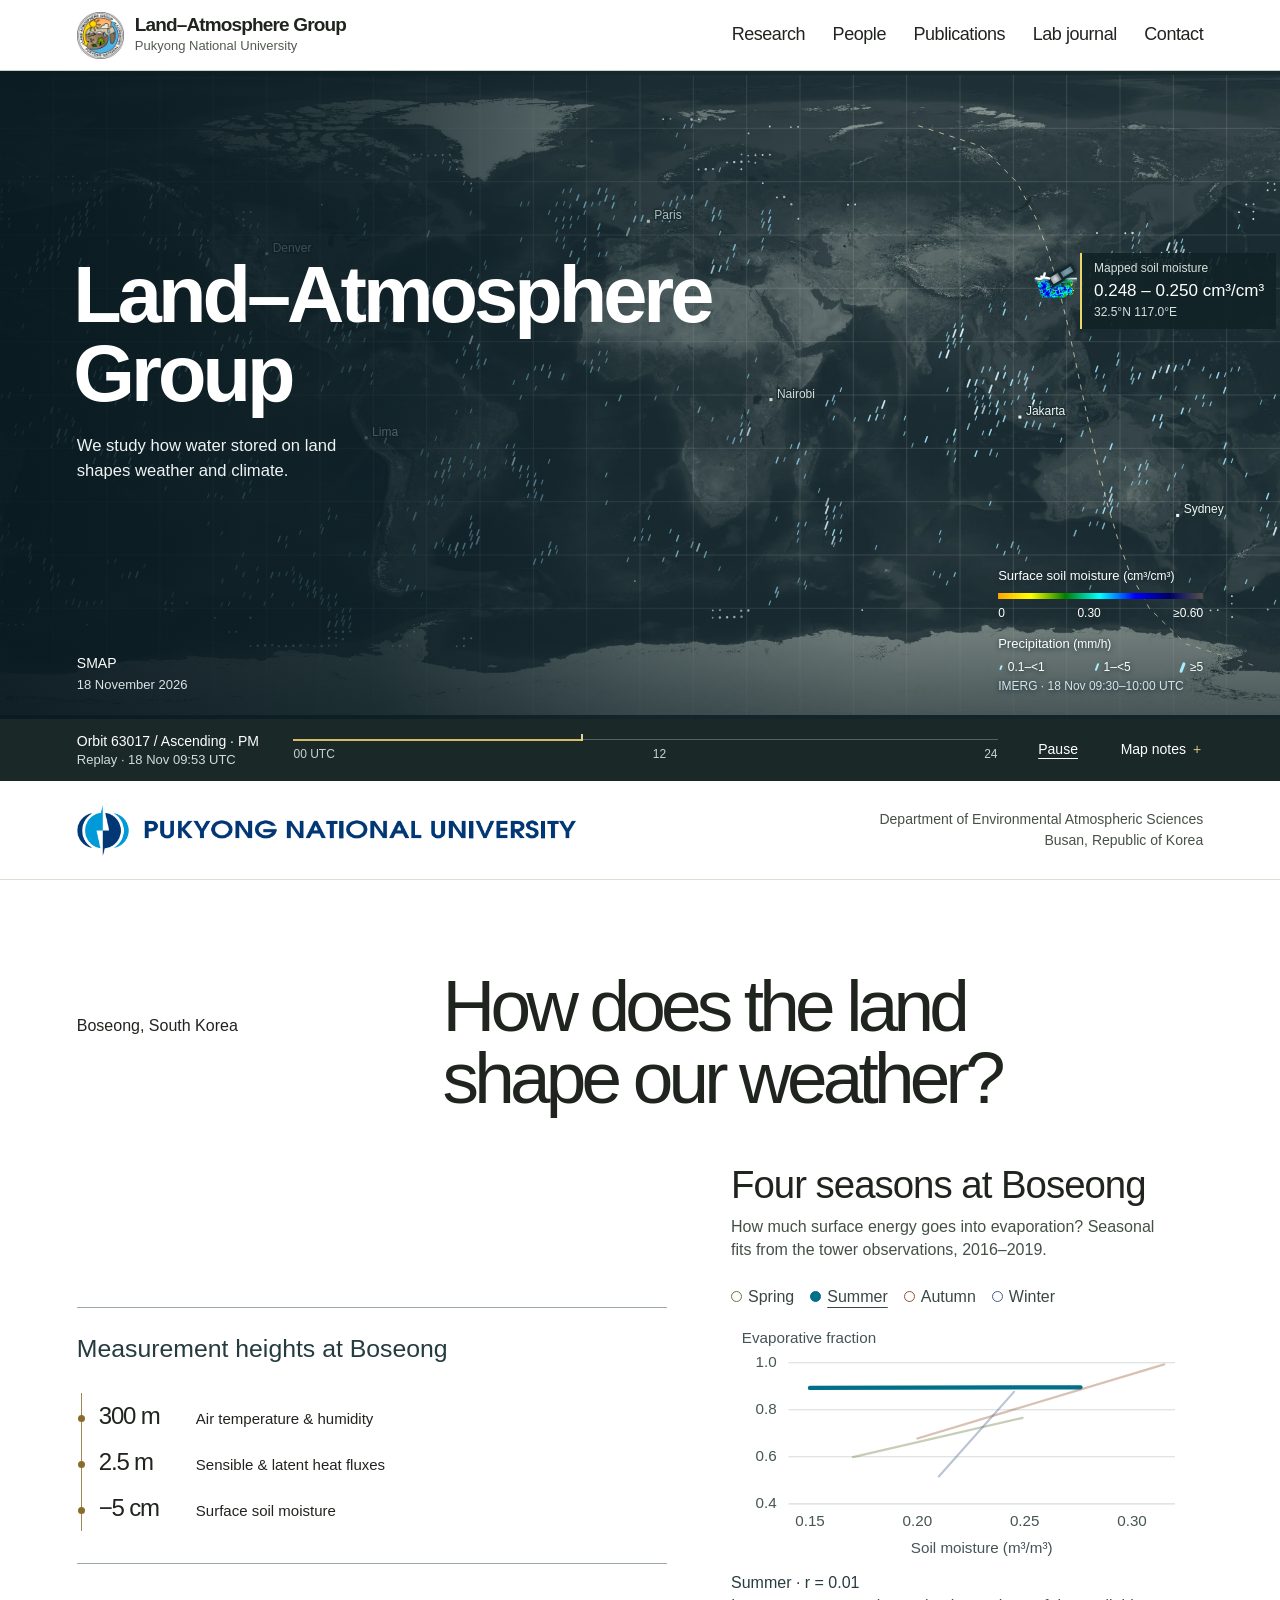
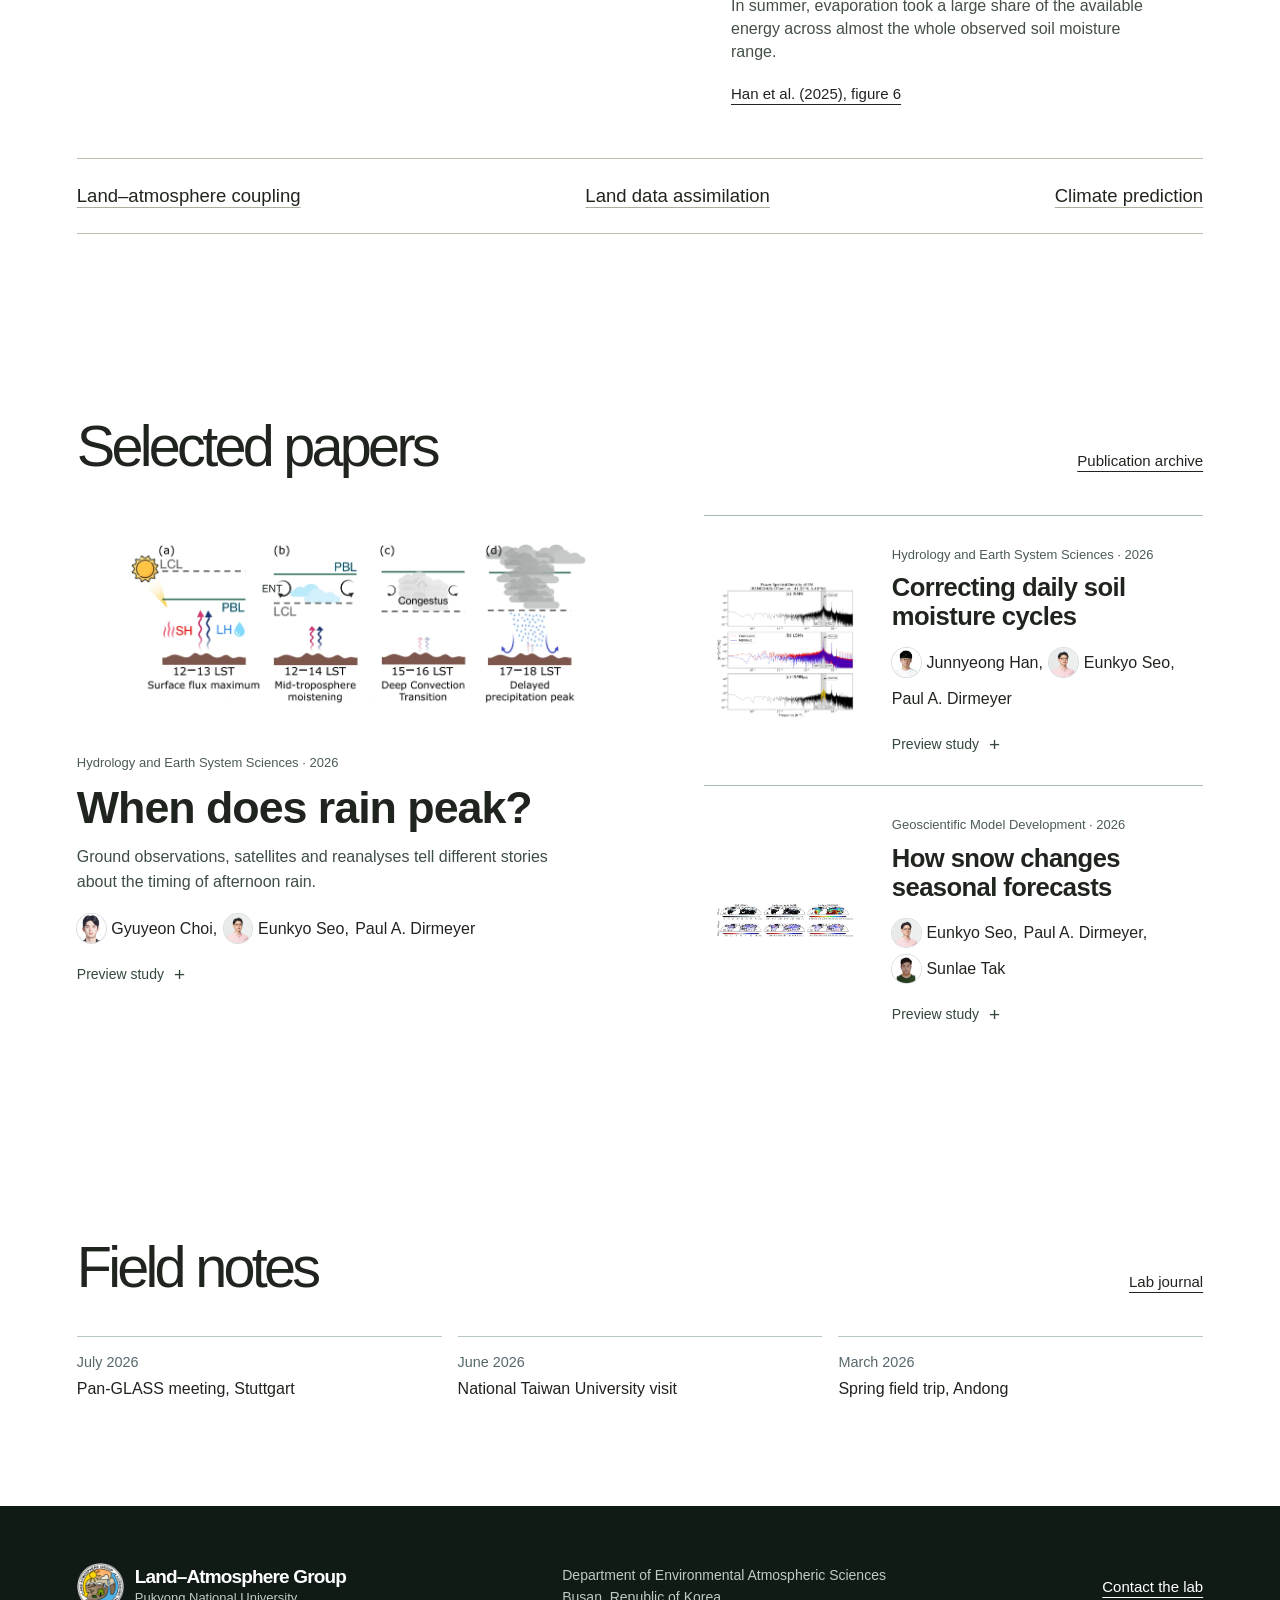
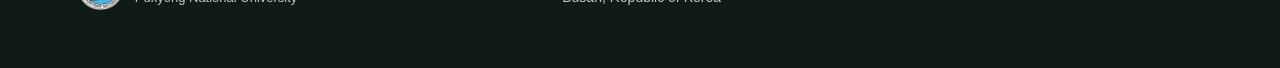
==== commit 9d64cb40: "Match each IMERG half-hour to the SMAP pass replay clock" ====
--- a/index.html
+++ b/index.html
@@ -19,18 +19,18 @@
       <span class="rain-title">Precipitation <small>(mm/h)</small></span>
       <div class="rain-legend"><span><i></i>0.1–&lt;1</span><span><i></i>1–&lt;5</span><span><i></i>≥5</span></div>
       <small><time id="rain-window">IMERG · checking frame</time></small></div>
-    <div class="sample-label" id="track-sample" hidden><span>Mapped soil moisture</span><b id="sample-value"></b><small id="sample-location"></small></div>
+    <div class="sample-label" id="track-sample" hidden><span>Mapped soil moisture</span><b id="sample-value"></b><small id="sample-location"></small><small id="sample-rain" hidden></small></div>
   </div>
   <div class="replay-strip"><div class="wrap replay-bar">
-    <div class="pass-meta"><b id="pass-id">Observations replay</b><span id="pass-time">NASA satellite archive</span></div>
+    <div class="pass-meta"><b id="pass-id">Observations replay</b><time id="replay-clock"></time></div>
     <div class="day-scale" aria-hidden="true"><div id="pass-progress"></div><span>00 UTC</span><span>12</span><span>24</span></div>
     <button type="button" id="toggle-replay" hidden>Pause</button>
     <details class="map-info"><summary>Map notes</summary><div>
       <strong>How to read the replay</strong>
       <p>Coloured strips appear behind the SMAP marker and stay on the fixed map. The marker follows the approximate centre of each archived swath. Soil moisture comes from the corresponding morning or evening 9 km composite. Its readout gives the colour interval at the sampled grid cell.</p>
-      <p>IMERG shows the most recent available half-hour through the previous UTC day, sampled every 2°. Midnight at the end of the interval is 00:00 the next day. Slanted strokes show rain and dots show snow at rates of 0.1 mm/h or higher.</p>
-      <p>The date is in UTC. The replay uses the latest complete archive date up to yesterday. The times below the map are the recorded start and end of each SMAP pass. SMAP and IMERG update independently. Each layer shows its own observation date.</p>
-      <p><span id="smap-status">Checking the SMAP archive…</span> <span id="rain-status">Checking the IMERG archive…</span></p>
+      <p>IMERG rates are sampled every 2° for the half-hour containing the SMAP replay time. Slanted strokes show rain and dots show snow at rates of 0.1 mm/h or higher.</p>
+      <p>The date is in UTC. The replay uses the latest complete archive date up to yesterday. The replay clock estimates the position within the recorded SMAP pass. Each IMERG frame covers the half-hour containing that replay time. If the matching frame is missing, its layer is left blank.</p>
+      <p id="smap-status">Checking the SMAP archive…</p>
       <a id="map-origin" href="https://worldview.earthdata.nasa.gov/?l=SMAP_L3_Passive_Enhanced_Day_Soil_Moisture&amp;t=2026-11-18">NASA Worldview</a> · <a href="https://doi.org/10.5067/M20OXIZHY3RJ">SMAP</a> · <a id="rain-origin" href="https://gpm.nasa.gov/data/imerg">IMERG frame</a> · <a href="https://gibs.earthdata.nasa.gov/">Basemap</a>
     </div></details>
   </div></div>
--- a/home.css
+++ b/home.css
@@ -91,7 +91,7 @@
 .replay-bar { display:flex; align-items:center; gap:clamp(12px,2.7vw,48px); padding-block:13px; }
 .pass-meta { display:grid; line-height:1.35; }
 .pass-meta b { font-size:14px; font-weight:400; }
-.pass-meta span { color:#d0ddda; font-size:13px; font-variant-numeric:tabular-nums; }
+.pass-meta time { color:#d0ddda; font-size:13px; font-variant-numeric:tabular-nums; }
 .day-scale { position:relative; flex:1; display:flex; justify-content:space-between; align-items:end; padding-top:7px; color:#c8d3cf; font:12px var(--type-sans); border-top:1px solid #526461; }
 .day-scale > div { position:absolute; height:2px; top:-1px; left:0; background:#d8bb67; }
 .day-scale > div::after { content:""; height:7px;width:2px;background:#e5d19a;position:absolute;right:0;bottom:0; }
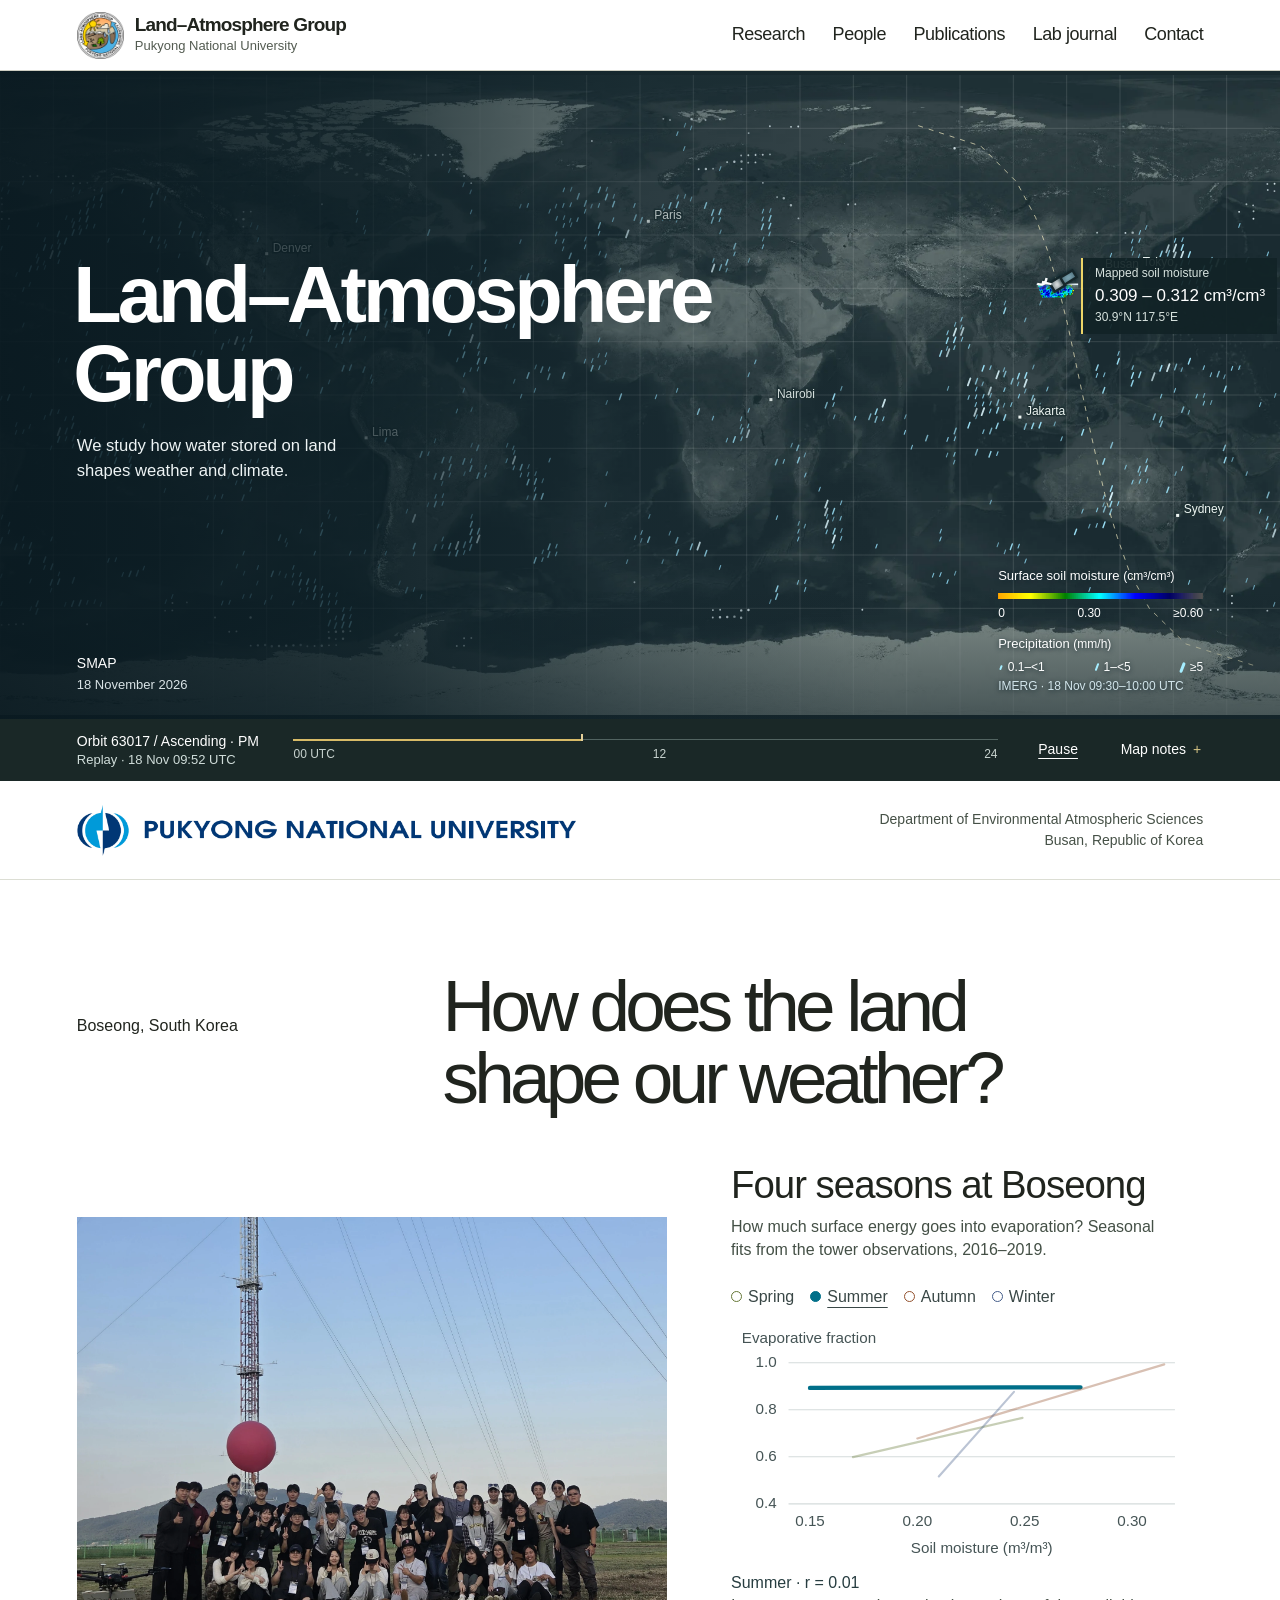
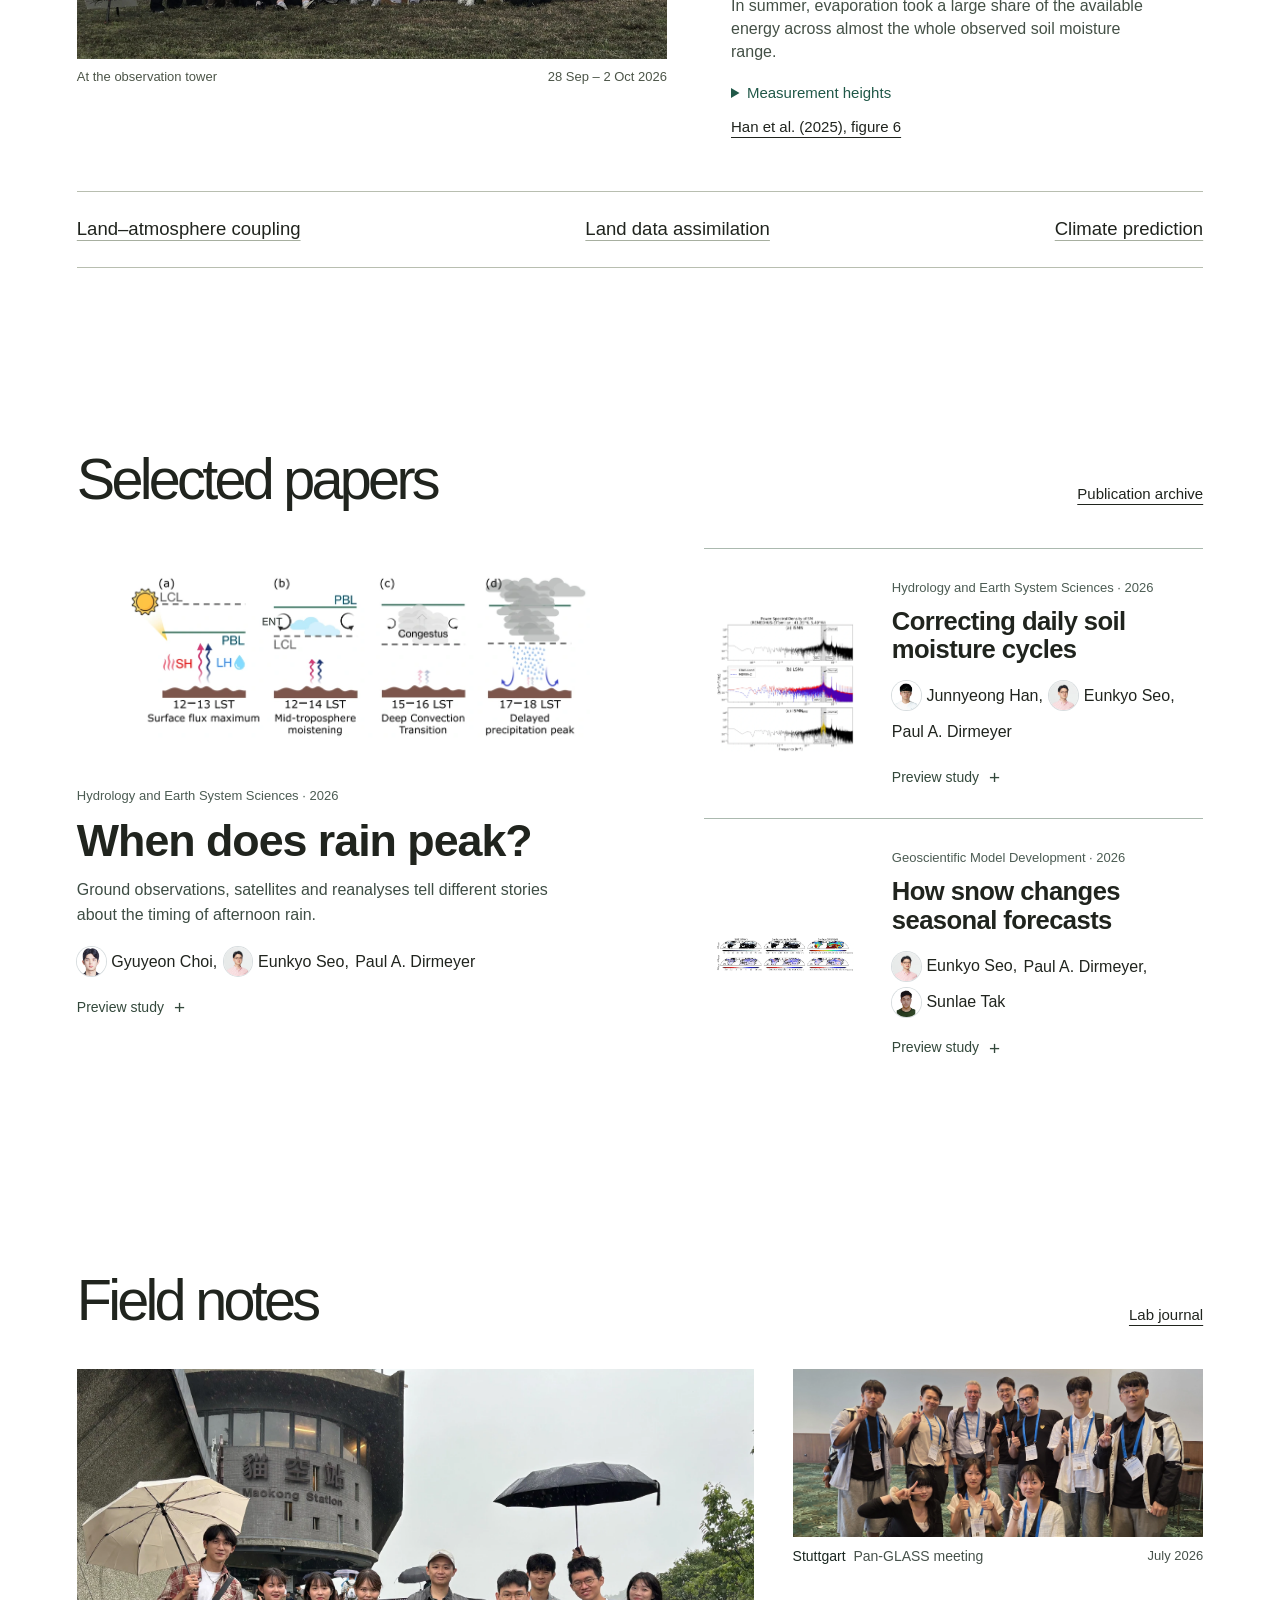
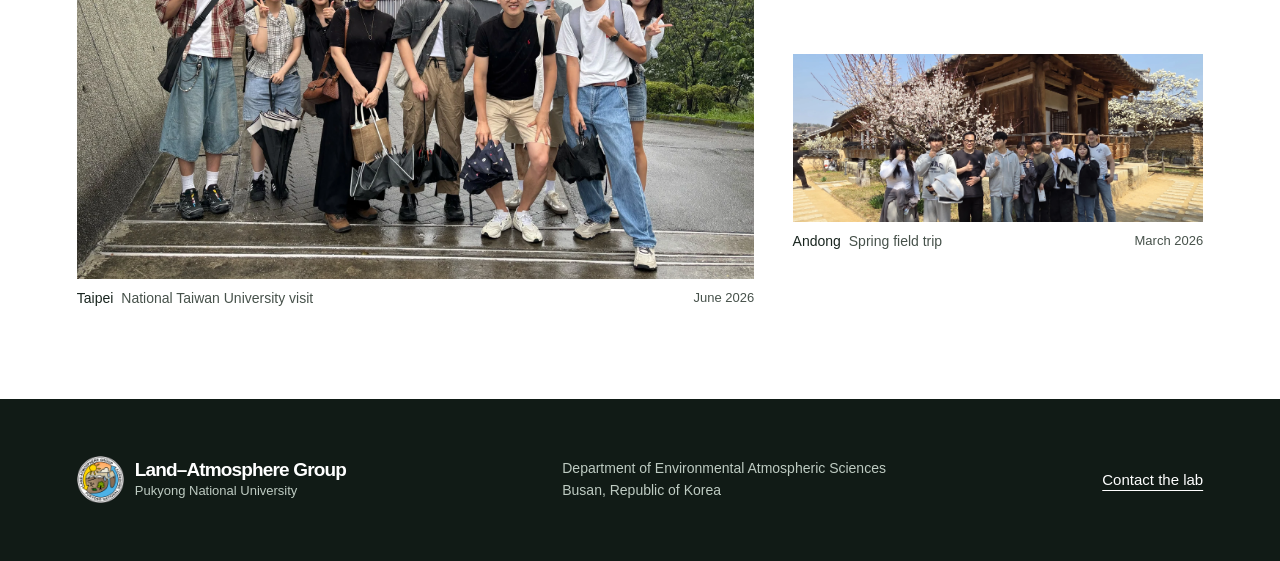
==== commit 1a5efb6a: "Restore all 25 original Wix gallery photographs and captions" ====
--- a/index.html
+++ b/index.html
@@ -42,16 +42,18 @@
 <section id="research" class="tower-study wrap">
   <div class="study-heading"><p>Boseong, South Korea</p><h2>How does the land<br>shape our weather?</h2></div>
   <div class="tower-layout">
-    <figure class="tower-observations"><figcaption>Measurement heights at Boseong</figcaption><dl class="height-profile">
-        <div><dt>300 m</dt><dd>Air temperature &amp; humidity</dd></div>
-        <div><dt>2.5 m</dt><dd>Sensible &amp; latent heat fluxes</dd></div>
-        <div><dt>−5 cm</dt><dd>Surface soil moisture</dd></div>
-      </dl></figure>
+    <figure class="tower-photo"><a href="journal.html#photo-01"><img loading="lazy" src="img/01-boseong-iop-with-pknu-ntu-gist-28-sep-2-oct-2026.webp" alt="The field team beside the Boseong tower during the 2026 observation campaign."></a><figcaption>At the observation tower <span>28 Sep – 2 Oct 2026</span></figcaption></figure>
     <div class="profile-column" id="boseong-seasons"><h3>Four seasons at Boseong</h3>
       <p class="fit-context">How much surface energy goes into evaporation? Seasonal fits from the tower observations, 2016–2019.</p>
       <div class="fit-controls" role="group" aria-label="Compare seasons"><button type="button" data-season="Spring" data-note="In spring, wetter soil generally coincided with a larger share of surface energy going into evaporation." data-r="0.35" style="--fit-color:#657736" aria-pressed="false">Spring</button><button type="button" data-season="Summer" data-note="In summer, evaporation took a large share of the available energy across almost the whole observed soil moisture range." data-r="0.01" style="--fit-color:#006f89" aria-pressed="true">Summer</button><button type="button" data-season="Autumn" data-note="In autumn, the share of energy used for evaporation rose as the soil became wetter." data-r="0.59" style="--fit-color:#93512d" aria-pressed="false">Autumn</button><button type="button" data-season="Winter" data-note="In winter, a small change in soil moisture corresponded to the steepest change in evaporative fraction." data-r="0.51" style="--fit-color:#435c89" aria-pressed="false">Winter</button></div>
       <svg class="fit-plot" viewBox="0 0 435 213" role="img" aria-labelledby="fit-title fit-desc"><title id="fit-title">Seasonal fits at Boseong</title><desc id="fit-desc">Fitted evaporative fraction rises steeply with soil moisture in winter and stays nearly flat in summer. Lines show regressions from figure 6 of Han et al. (2025).</desc><text x="10" y="14">Evaporative fraction</text><path class="fit-grid" d="M53 162.00H409"/><text x="42" y="166.00" text-anchor="end">0.4</text><path class="fit-grid" d="M53 118.67H409"/><text x="42" y="122.67" text-anchor="end">0.6</text><path class="fit-grid" d="M53 75.33H409"/><text x="42" y="79.33" text-anchor="end">0.8</text><path class="fit-grid" d="M53 32.00H409"/><text x="42" y="36.00" text-anchor="end">1.0</text><text x="72.78" y="182" text-anchor="middle">0.15</text><text x="171.67" y="182" text-anchor="middle">0.20</text><text x="270.56" y="182" text-anchor="middle">0.25</text><text x="369.44" y="182" text-anchor="middle">0.30</text><text x="231" y="207" text-anchor="middle">Soil moisture (m³/m³)</text><path data-fit="Spring" stroke="#657736" d="M112.33 118.95L268.58 82.83"><title>Spring, r = 0.35</title></path><path data-fit="Summer" stroke="#006f89" d="M72.78 55.18L321.98 54.64"><title>Summer, r = 0.01</title></path><path data-fit="Autumn" stroke="#93512d" d="M171.67 101.77L399.11 33.49"><title>Autumn, r = 0.59</title></path><path data-fit="Winter" stroke="#435c89" d="M191.44 136.72L260.67 58.83"><title>Winter, r = 0.51</title></path></svg>
       <p class="fit-reading" aria-live="polite"><strong>Summer · r = 0.01</strong> <span>In summer, evaporation took a large share of the available energy across almost the whole observed soil moisture range.</span></p>
+      <details class="fit-method"><summary>Measurement heights</summary>
+      <dl class="height-profile">
+        <div><dt>300 m</dt><dd>Air temperature &amp; humidity</dd></div>
+        <div><dt>2.5 m</dt><dd>Sensible &amp; latent heat fluxes</dd></div>
+        <div><dt>−5 cm</dt><dd>Surface soil moisture</dd></div>
+      </dl></details>
       <a class="paper-ref" href="https://j-komes.or.kr/_PR/view/index.php?aidx=45265&amp;bidx=4097">Han et al. (2025), figure 6</a>
     </div>
   </div>
@@ -90,8 +92,4 @@
         <figure><img src="img/fig-snow.webp" alt="Figure 3. Spatial differences in spring snow, albedo and summer soil moisture across forecast configurations."><figcaption>Figure 3. Spatial differences in spring snow, albedo and summer soil moisture across forecast configurations. <a href="https://doi.org/10.5194/gmd-19-1261-2026">Seo et al. (2026)</a> · <a href="https://creativecommons.org/licenses/by/4.0/">CC BY 4.0</a></figcaption></figure>
         <a class="primary" href="https://doi.org/10.5194/gmd-19-1261-2026">Read the full paper</a>
       </div>
-    </dialog></div></section><section class="field-notes wrap"><div class="folio-head"><h2>Field notes</h2><a href="journal.html">Lab journal</a></div><ul class="public-field-notes">
-  <li><time datetime="2026-07">July 2026</time><span>Pan-GLASS meeting, Stuttgart</span></li>
-  <li><time datetime="2026-06">June 2026</time><span>National Taiwan University visit</span></li>
-  <li><time datetime="2026-03">March 2026</time><span>Spring field trip, Andong</span></li>
-</ul></section></main><footer><div class="wrap foot"><a class="identity" href="index.html" aria-label="Land–Atmosphere Group home"><img src="img/lag-logo.png" alt=""><span><b>Land–Atmosphere Group</b><small>Pukyong National University</small></span></a><div>Department of Environmental Atmospheric Sciences<br>Busan, Republic of Korea</div><a href="contact.html">Contact the lab</a></div></footer><script src="season-study.js" defer></script></body></html>
+    </dialog></div></section><section class="field-notes wrap"><div class="folio-head"><h2>Field notes</h2><a href="journal.html">Lab journal</a></div><div class="photo-spread"><figure><a href="journal.html#photo-05" aria-label="Open National Taiwan University photograph"><img loading="lazy" alt="Lab visitors at National Taiwan University" src="img/05-national-taiwan-university-4-8-jun-2026.webp"></a><figcaption><span><b>Taipei</b> National Taiwan University visit</span><small>June 2026</small></figcaption></figure><figure><a href="journal.html#photo-04" aria-label="Open Stuttgart photograph"><img loading="lazy" alt="Lab members at Pan-GLASS in Stuttgart" src="img/04-pan-glass2026-stuttgart-germany-5-9-jul-2026.webp"></a><figcaption><span><b>Stuttgart</b> Pan-GLASS meeting</span><small>July 2026</small></figcaption></figure><figure><a href="journal.html#photo-06" aria-label="Open Andong photograph"><img loading="lazy" alt="Researchers on the group field trip to Andong" src="img/06-andong-field-trip-27-28-mar-2026.webp"></a><figcaption><span><b>Andong</b> Spring field trip</span><small>March 2026</small></figcaption></figure></div></section></main><footer><div class="wrap foot"><a class="identity" href="index.html" aria-label="Land–Atmosphere Group home"><img src="img/lag-logo.png" alt=""><span><b>Land–Atmosphere Group</b><small>Pukyong National University</small></span></a><div>Department of Environmental Atmospheric Sciences<br>Busan, Republic of Korea</div><a href="contact.html">Contact the lab</a></div></footer><script src="season-study.js" defer></script></body></html>
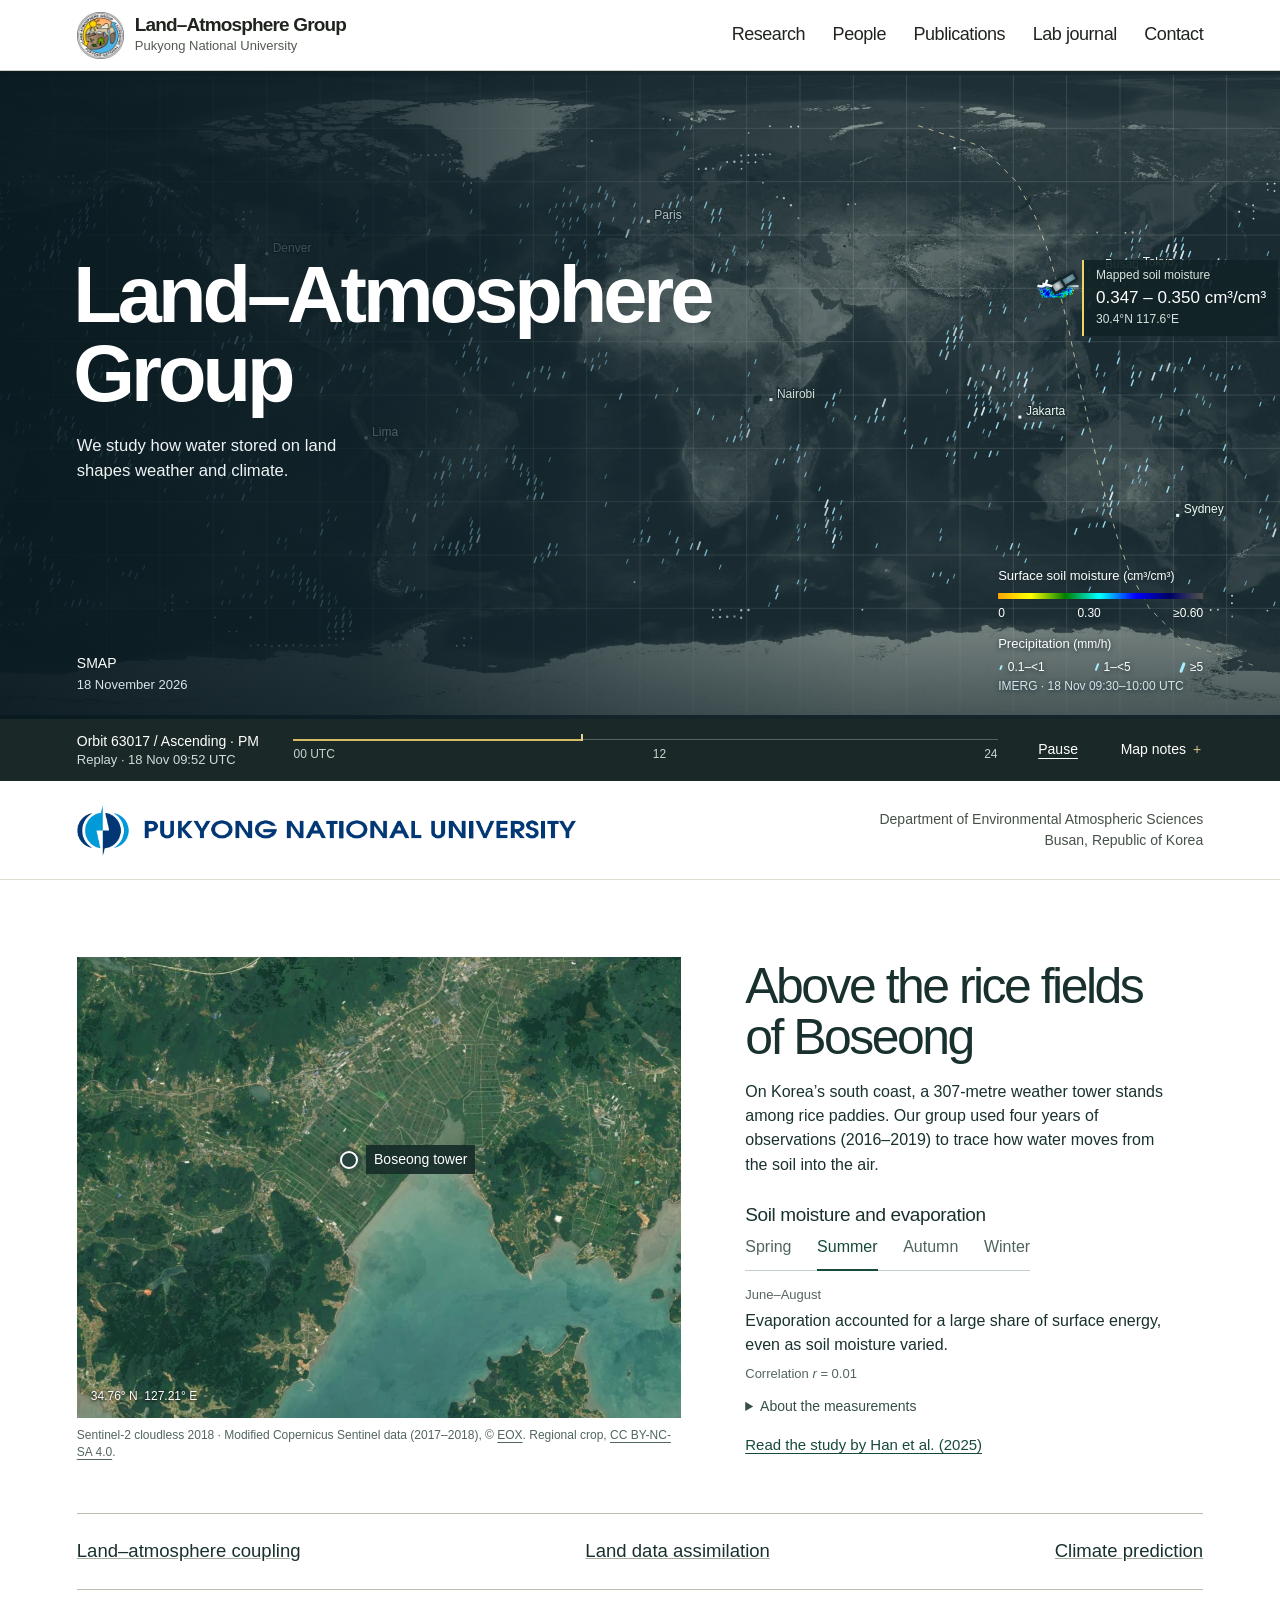
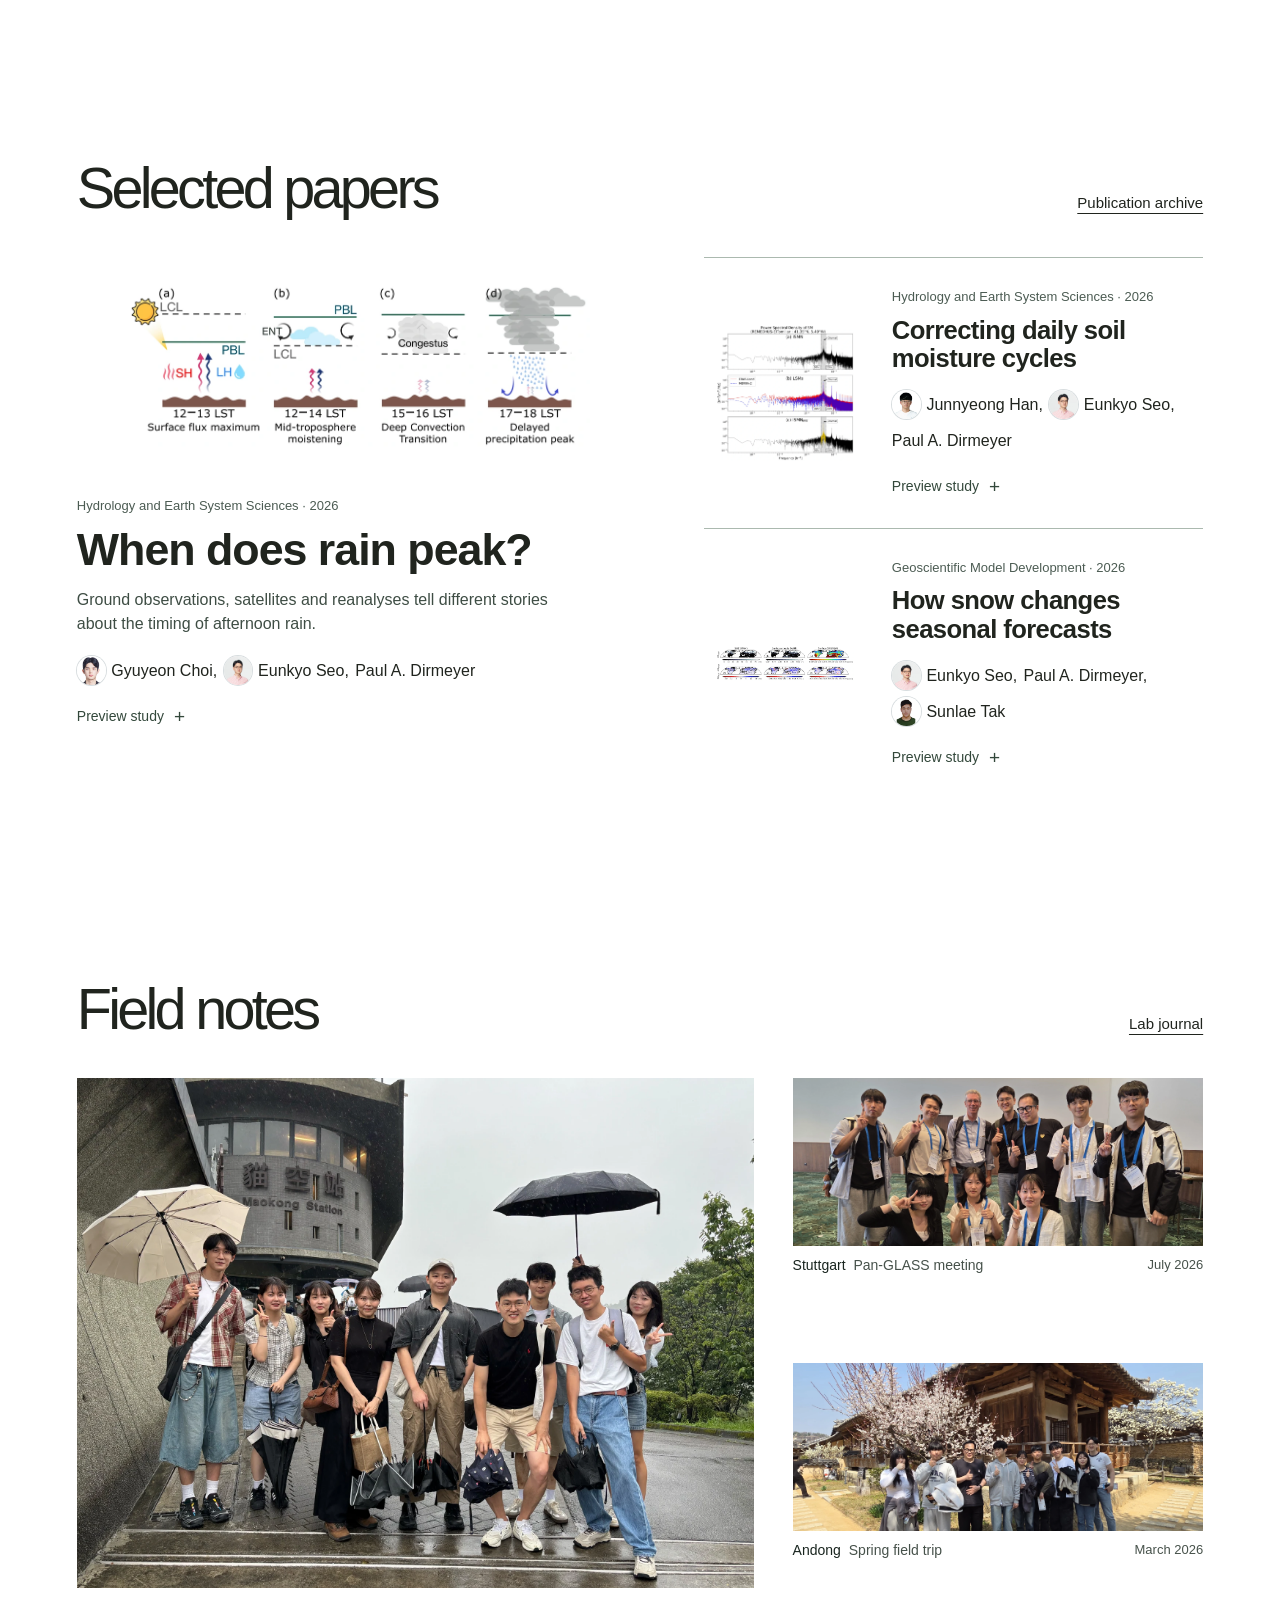
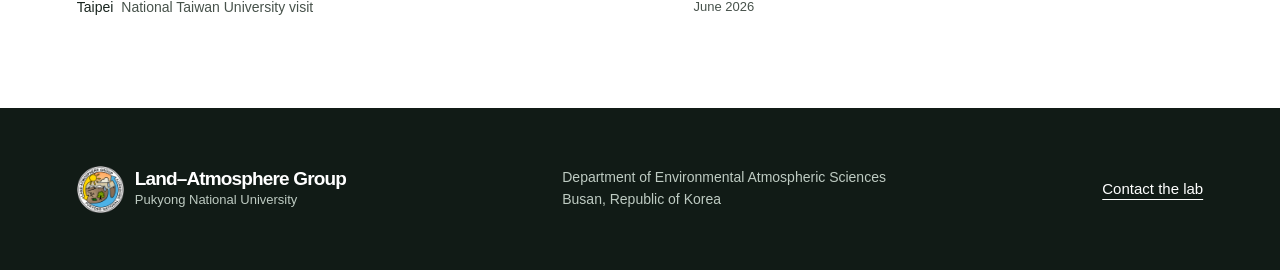
==== commit 55260fc9: "Introduce the Boseong field study through its actual satellite landscape" ====
--- a/index.html
+++ b/index.html
@@ -1,12 +1,12 @@
 <!doctype html><html lang="en"><head><meta charset="utf-8"><meta name="viewport" content="width=device-width,initial-scale=1"><meta name="theme-color" content="#ffffff"><meta name="description" content="The Land–Atmosphere Group at Pukyong National University studies land–atmosphere interactions, land data assimilation and climate prediction."><title>Home | PKNU Land–Atmosphere Group</title><link rel="icon" href="img/lag-logo.png"><link rel="stylesheet" href="style.css"><script src="site.js" defer></script>
 <link rel="stylesheet" href="bylines.css">
-<link rel="stylesheet" href="home.css">
+<link rel="stylesheet" href="home.css?v=boseong2">
 <link rel="preload" as="image" href="img/smap-terrain.webp" fetchpriority="high">
 <script src="smap-feed.js" defer></script>
 <script src="swath-trail.js" defer></script>
 <script src="rain-feed.js" defer></script>
 <script src="bylines.js" defer></script>
-<script src="home.js" defer></script>
+<script src="home.js?v=boseong2" defer></script>
 </head><body class="survey-home"><a class="skip" href="#content">Skip to content</a><header><div class="wrap mast"><a class="identity" href="index.html" aria-label="Land–Atmosphere Group home"><img src="img/lag-logo.png" alt=""><span><b>Land–Atmosphere Group</b><small>Pukyong National University</small></span></a><button class="menu" aria-controls="main-nav" aria-expanded="false">Menu</button><nav aria-label="Main navigation" id="main-nav"><a href="research.html">Research</a><a href="people.html">People</a><a href="publications.html">Publications</a><a href="journal.html">Lab journal</a><a href="contact.html">Contact</a></nav></div></header><main id="content">
 <section class="survey" aria-labelledby="lab-name">
   <div class="pass-map">
@@ -39,22 +39,39 @@
   <a href="https://www.pknu.ac.kr/eng"><img src="img/pknu-wordmark.png" alt="Pukyong National University" width="822" height="84"></a>
   <span>Department of Environmental Atmospheric Sciences<br>Busan, Republic of Korea</span>
 </div></div>
-<section id="research" class="tower-study wrap">
-  <div class="study-heading"><p>Boseong, South Korea</p><h2>How does the land<br>shape our weather?</h2></div>
-  <div class="tower-layout">
-    <figure class="tower-photo"><a href="journal.html#photo-01"><img loading="lazy" src="img/01-boseong-iop-with-pknu-ntu-gist-28-sep-2-oct-2026.webp" alt="The field team beside the Boseong tower during the 2026 observation campaign."></a><figcaption>At the observation tower <span>28 Sep – 2 Oct 2026</span></figcaption></figure>
-    <div class="profile-column" id="boseong-seasons"><h3>Four seasons at Boseong</h3>
-      <p class="fit-context">How much surface energy goes into evaporation? Seasonal fits from the tower observations, 2016–2019.</p>
-      <div class="fit-controls" role="group" aria-label="Compare seasons"><button type="button" data-season="Spring" data-note="In spring, wetter soil generally coincided with a larger share of surface energy going into evaporation." data-r="0.35" style="--fit-color:#657736" aria-pressed="false">Spring</button><button type="button" data-season="Summer" data-note="In summer, evaporation took a large share of the available energy across almost the whole observed soil moisture range." data-r="0.01" style="--fit-color:#006f89" aria-pressed="true">Summer</button><button type="button" data-season="Autumn" data-note="In autumn, the share of energy used for evaporation rose as the soil became wetter." data-r="0.59" style="--fit-color:#93512d" aria-pressed="false">Autumn</button><button type="button" data-season="Winter" data-note="In winter, a small change in soil moisture corresponded to the steepest change in evaporative fraction." data-r="0.51" style="--fit-color:#435c89" aria-pressed="false">Winter</button></div>
-      <svg class="fit-plot" viewBox="0 0 435 213" role="img" aria-labelledby="fit-title fit-desc"><title id="fit-title">Seasonal fits at Boseong</title><desc id="fit-desc">Fitted evaporative fraction rises steeply with soil moisture in winter and stays nearly flat in summer. Lines show regressions from figure 6 of Han et al. (2025).</desc><text x="10" y="14">Evaporative fraction</text><path class="fit-grid" d="M53 162.00H409"/><text x="42" y="166.00" text-anchor="end">0.4</text><path class="fit-grid" d="M53 118.67H409"/><text x="42" y="122.67" text-anchor="end">0.6</text><path class="fit-grid" d="M53 75.33H409"/><text x="42" y="79.33" text-anchor="end">0.8</text><path class="fit-grid" d="M53 32.00H409"/><text x="42" y="36.00" text-anchor="end">1.0</text><text x="72.78" y="182" text-anchor="middle">0.15</text><text x="171.67" y="182" text-anchor="middle">0.20</text><text x="270.56" y="182" text-anchor="middle">0.25</text><text x="369.44" y="182" text-anchor="middle">0.30</text><text x="231" y="207" text-anchor="middle">Soil moisture (m³/m³)</text><path data-fit="Spring" stroke="#657736" d="M112.33 118.95L268.58 82.83"><title>Spring, r = 0.35</title></path><path data-fit="Summer" stroke="#006f89" d="M72.78 55.18L321.98 54.64"><title>Summer, r = 0.01</title></path><path data-fit="Autumn" stroke="#93512d" d="M171.67 101.77L399.11 33.49"><title>Autumn, r = 0.59</title></path><path data-fit="Winter" stroke="#435c89" d="M191.44 136.72L260.67 58.83"><title>Winter, r = 0.51</title></path></svg>
-      <p class="fit-reading" aria-live="polite"><strong>Summer · r = 0.01</strong> <span>In summer, evaporation took a large share of the available energy across almost the whole observed soil moisture range.</span></p>
-      <details class="fit-method"><summary>Measurement heights</summary>
-      <dl class="height-profile">
-        <div><dt>300 m</dt><dd>Air temperature &amp; humidity</dd></div>
-        <div><dt>2.5 m</dt><dd>Sensible &amp; latent heat fluxes</dd></div>
-        <div><dt>−5 cm</dt><dd>Surface soil moisture</dd></div>
-      </dl></details>
-      <a class="paper-ref" href="https://j-komes.or.kr/_PR/view/index.php?aidx=45265&amp;bidx=4097">Han et al. (2025), figure 6</a>
+<section id="research" class="boseong-study wrap" aria-labelledby="boseong-title">
+  <div id="boseong-seasons" class="boseong-layout">
+    <div class="boseong-intro">
+      <h2 id="boseong-title">Above the rice&nbsp;fields of Boseong</h2>
+      <p>On Korea’s south coast, a 307-metre weather tower stands among rice paddies. Our group used four years of observations (2016–2019) to trace how water moves from the soil into the air.</p>
+    </div>
+    <figure class="boseong-landscape">
+      <div class="site-image">
+        <img src="img/boseong-sentinel2-2018.webp" width="1050" height="800" loading="lazy" alt="Sentinel-2 view of rice fields between wooded hills and the coast at Boseong, South Korea.">
+        <a class="tower-pin" href="journal.html#photo-01" aria-label="View the field team at Boseong observation tower"><span>Boseong tower</span></a>
+        <span class="site-coordinate">34.76° N &nbsp;127.21° E</span>
+      </div>
+      <figcaption>Sentinel-2 cloudless 2018 · Modified Copernicus Sentinel data (2017–2018), © <a href="https://maps.eox.at/">EOX</a>. Regional crop, <a href="https://creativecommons.org/licenses/by-nc-sa/4.0/">CC BY-NC-SA 4.0</a>.</figcaption>
+    </figure>
+    <div class="boseong-results">
+      <h3>Soil moisture and evaporation</h3>
+      <div class="season-switch" role="group" aria-label="Compare seasons" hidden>
+          <button type="button" data-season="Spring" aria-controls="boseong-reading" aria-pressed="false">Spring</button>
+          <button type="button" data-season="Summer" aria-controls="boseong-reading" aria-pressed="true">Summer</button>
+          <button type="button" data-season="Autumn" aria-controls="boseong-reading" aria-pressed="false">Autumn</button>
+          <button type="button" data-season="Winter" aria-controls="boseong-reading" aria-pressed="false">Winter</button>
+      </div>
+      <div id="boseong-reading" aria-live="polite">
+          <div data-fit="Spring"><p class="season-range">March–May</p><p>As the soil grew wetter, a larger share of surface energy went into evaporation.</p><small>Correlation <i>r</i> = 0.35</small></div>
+          <div data-fit="Summer"><p class="season-range">June–August</p><p>Evaporation accounted for a large share of surface energy, even as soil moisture varied.</p><small>Correlation <i>r</i> = 0.01</small></div>
+          <div data-fit="Autumn"><p class="season-range">September–November</p><p>The link was strongest in autumn. Wetter soils were associated with a larger share of energy going into evaporation.</p><small>Correlation <i>r</i> = 0.59</small></div>
+          <div data-fit="Winter"><p class="season-range">December–February</p><p>Evaporative fraction was most sensitive to soil moisture in winter. A small change in soil moisture corresponded to the steepest change in the fitted relationship.</p><small>Correlation <i>r</i> = 0.51</small></div>
+      </div>
+      <details class="boseong-method">
+        <summary>About the measurements</summary>
+        <p>Figure 6 compares soil moisture 5 cm below the surface with evaporative fraction, the share of turbulent heat flux carried as latent heat. The tower site recorded surface heat fluxes at 2.5 m and air temperature and humidity up to 300 m. Each correlation uses daily values averaged over 2016–2019.</p>
+      </details>
+      <a class="boseong-paper" href="https://doi.org/10.14191/Atmos.2025.35.2.225">Read the study by Han et al. (2025)</a>
     </div>
   </div>
   <nav aria-label="Explore research areas" class="research-links"><a href="research.html#coupling">Land–atmosphere coupling</a><a href="research.html#assimilation">Land data assimilation</a><a href="research.html#prediction">Climate prediction</a></nav>
@@ -92,4 +109,4 @@
         <figure><img src="img/fig-snow.webp" alt="Figure 3. Spatial differences in spring snow, albedo and summer soil moisture across forecast configurations."><figcaption>Figure 3. Spatial differences in spring snow, albedo and summer soil moisture across forecast configurations. <a href="https://doi.org/10.5194/gmd-19-1261-2026">Seo et al. (2026)</a> · <a href="https://creativecommons.org/licenses/by/4.0/">CC BY 4.0</a></figcaption></figure>
         <a class="primary" href="https://doi.org/10.5194/gmd-19-1261-2026">Read the full paper</a>
       </div>
-    </dialog></div></section><section class="field-notes wrap"><div class="folio-head"><h2>Field notes</h2><a href="journal.html">Lab journal</a></div><div class="photo-spread"><figure><a href="journal.html#photo-05" aria-label="Open National Taiwan University photograph"><img loading="lazy" alt="Lab visitors at National Taiwan University" src="img/05-national-taiwan-university-4-8-jun-2026.webp"></a><figcaption><span><b>Taipei</b> National Taiwan University visit</span><small>June 2026</small></figcaption></figure><figure><a href="journal.html#photo-04" aria-label="Open Stuttgart photograph"><img loading="lazy" alt="Lab members at Pan-GLASS in Stuttgart" src="img/04-pan-glass2026-stuttgart-germany-5-9-jul-2026.webp"></a><figcaption><span><b>Stuttgart</b> Pan-GLASS meeting</span><small>July 2026</small></figcaption></figure><figure><a href="journal.html#photo-06" aria-label="Open Andong photograph"><img loading="lazy" alt="Researchers on the group field trip to Andong" src="img/06-andong-field-trip-27-28-mar-2026.webp"></a><figcaption><span><b>Andong</b> Spring field trip</span><small>March 2026</small></figcaption></figure></div></section></main><footer><div class="wrap foot"><a class="identity" href="index.html" aria-label="Land–Atmosphere Group home"><img src="img/lag-logo.png" alt=""><span><b>Land–Atmosphere Group</b><small>Pukyong National University</small></span></a><div>Department of Environmental Atmospheric Sciences<br>Busan, Republic of Korea</div><a href="contact.html">Contact the lab</a></div></footer><script src="season-study.js" defer></script></body></html>
+    </dialog></div></section><section class="field-notes wrap"><div class="folio-head"><h2>Field notes</h2><a href="journal.html">Lab journal</a></div><div class="photo-spread"><figure><a href="journal.html#photo-05" aria-label="Open National Taiwan University photograph"><img loading="lazy" alt="Lab visitors at National Taiwan University" src="img/05-national-taiwan-university-4-8-jun-2026.webp"></a><figcaption><span><b>Taipei</b> National Taiwan University visit</span><small>June 2026</small></figcaption></figure><figure><a href="journal.html#photo-04" aria-label="Open Stuttgart photograph"><img loading="lazy" alt="Lab members at Pan-GLASS in Stuttgart" src="img/04-pan-glass2026-stuttgart-germany-5-9-jul-2026.webp"></a><figcaption><span><b>Stuttgart</b> Pan-GLASS meeting</span><small>July 2026</small></figcaption></figure><figure><a href="journal.html#photo-06" aria-label="Open Andong photograph"><img loading="lazy" alt="Researchers on the group field trip to Andong" src="img/06-andong-field-trip-27-28-mar-2026.webp"></a><figcaption><span><b>Andong</b> Spring field trip</span><small>March 2026</small></figcaption></figure></div></section></main><footer><div class="wrap foot"><a class="identity" href="index.html" aria-label="Land–Atmosphere Group home"><img src="img/lag-logo.png" alt=""><span><b>Land–Atmosphere Group</b><small>Pukyong National University</small></span></a><div>Department of Environmental Atmospheric Sciences<br>Busan, Republic of Korea</div><a href="contact.html">Contact the lab</a></div></footer><script src="season-study.js?v=boseong2" defer></script></body></html>
--- a/home.css
+++ b/home.css
@@ -108,30 +108,11 @@
 .survey-home .affiliation-content { min-height: 98px; }
 .survey-home .affiliation-content img { width:clamp(310px,39vw,620px); max-width:100%; }
 .survey-home .affiliation-content span { text-align:right; color:#465147; font-size:14px; }
-.tower-study { padding-block:clamp(58px,7vw,112px); }
-.study-heading { display:grid; grid-template-columns:1fr 2.2fr; align-items:baseline; gap:20px; margin-bottom:clamp(25px,4vw,58px); }
-.study-heading p {font-size:16px; font-weight:400; }
-.study-heading h2 {font:400 clamp(42px,5.7vw,85px)/.98 var(--type-sans);letter-spacing:-.066em;}
-.tower-layout { display:grid;grid-template-columns:minmax(0,1.25fr) minmax(0,1fr); gap:clamp(22px,5vw,80px);align-items:center; }
-.tower-photo a {display:block;overflow:hidden;}
-.tower-photo img {width:100%;height:auto;display:block;}
-.tower-photo figcaption {display:flex;flex-wrap:wrap;gap:6px 15px;justify-content:space-between;margin-top:8px;font-size:13px;color:#4c5548;}
-.profile-column h3 {font:400 clamp(25px,2.5vw,39px)/1.06 var(--type-sans);letter-spacing:-.045em;margin:0 0 16px;}
-.profile-column > p {font-size:clamp(16px,1.23vw,20px);max-width:49ch;line-height:1.55;color:#445046;}
-.height-profile { position:relative; margin:25px 0 18px 4px; border-left:1px solid #9c8855; }
-.height-profile div {display:grid;grid-template-columns:90px 1fr;gap:7px;align-items:baseline;padding:8px 0 8px 17px;position:relative;}
-.height-profile div::before {content:"";position:absolute;left:-4px;top:22px;width:7px;height:7px;border-radius:50%;background:#886c2e;}
-.height-profile dt {font-size:24px;letter-spacing:-.05em;line-height:1.25;}
-.height-profile dd {font-size:15px;margin:0;}
-.paper-ref,.research-links a {text-underline-offset:5px;}
 .research-links {display:flex;justify-content:space-between;flex-wrap:wrap;gap:10px 24px;border-block:1px solid #b8beb0;margin-top:clamp(25px,4vw,56px);padding:9px 0;}
 .research-links a {font-size:clamp(17px,1.45vw,23px);font-weight:400;text-decoration:underline;text-decoration-color:#a7afa0;}
 @media(prefers-reduced-motion:no-preference){
   @keyframes sheet-title {from {transform:translateY(.2em);opacity:.2;} to {transform:none;opacity:1;}}
-  @keyframes instrument-in {from {transform:translateX(-9px);opacity:.3;}to{transform:none;opacity:1;}}
-  .profile-column.in-view .height-profile div {animation:instrument-in .6s ease both;}
-  .profile-column.in-view .height-profile div:nth-child(2) {animation-delay:120ms;}
-  .profile-column.in-view .height-profile div:nth-child(3) {animation-delay:240ms;}
+
 }
 @media(max-width:720px){
   .survey-home .mast {min-height:65px;}
@@ -153,48 +134,46 @@
   .survey-home .affiliation-content {justify-content:flex-start;gap:8px;min-height:86px;}
   .survey-home .affiliation-content img {width:min(89vw,410px);}
   .survey-home .affiliation-content span {text-align:left;font-size:13px;}
-  .study-heading,.tower-layout {grid-template-columns:1fr;}
-  .study-heading {gap:12px;}
-  .tower-layout {gap:28px;}
   .research-links {display:grid;}
   .research-links a {padding:7px 0;}
 }
 @media(prefers-reduced-motion:reduce){.photo-spread img {transition:none;}}
 
-#boseong-seasons { scroll-margin-top: 28px; min-width: 0; }
-#boseong-seasons h3 { font: 400 clamp(1.8rem, 3vw, 2.9rem)/1.07 var(--type-sans); letter-spacing: -.026em; margin-bottom: 10px; }
-#boseong-seasons .fit-context { font-size: 1rem; line-height: 1.45; }
-.fit-controls { display: flex; flex-wrap: wrap; gap: 0 16px; margin: 13px 0 9px; }
-.fit-controls button { display: inline-flex; align-items: center; gap: 6px; min-height: 44px; padding: 0; background: none; color: #394746; border: 0; cursor: pointer; font: 400 1rem var(--type-sans); }
-.fit-controls button::before { content: ""; width: 9px; height: 9px; border-radius: 50%; border: 1px solid var(--fit-color); }
-.fit-controls button[aria-pressed="true"] { text-decoration: underline; text-underline-offset: 5px; }
-.fit-controls button[aria-pressed="true"]::before { background: var(--fit-color); }
-.fit-plot { display: block; width: 100%; max-width: 540px; overflow: visible; }
-.fit-plot text { fill: #455455; font: 14px var(--type-sans); }
-.fit-grid { stroke: #d4dbdb; fill: none; }
-.fit-plot [data-fit] { stroke-width: 2; fill: none; stroke-linecap: round; }
-.fit-ready [data-fit]:not(.fit-selected) { opacity: .36; }
-.fit-plot .fit-selected { stroke-width: 4; }
-@media (prefers-reduced-motion: no-preference) {
-  .fit-ready [data-fit] { transition: opacity .22s, stroke-width .22s; }
+
+.boseong-study { padding-block: clamp(48px,6vw,96px); color: #19312e; }
+.boseong-layout {
+  display:grid; grid-template-columns:minmax(0,1.32fr) minmax(0,1fr);
+  grid-template-areas:"land intro" "land results"; align-content:center;
+  column-gap:clamp(36px,5vw,82px); scroll-margin-top:32px;
 }
-#boseong-seasons .fit-reading { margin: 12px 0; min-height: 4.5em; font-size: 1rem; line-height: 1.45; }
-.fit-reading strong { display: block; color: #273d40; }
-.fit-method summary, .paper-ref { font-size: .9375rem; width: fit-content; }
-.fit-method summary { padding-block: 5px; cursor: pointer; }
-.fit-method .height-profile { margin: 6px 0 10px 4px; }
-.paper-ref { display: inline-block; margin-top: 6px; }
-@media (max-width: 400px) {
-  .fit-controls { gap: 0 12px; }
-  .fit-controls button { font-size: .9375rem; }
+.boseong-intro { grid-area:intro; align-self:end; }
+.boseong-intro h2 { margin:0; max-width:15ch; font:400 clamp(38px,3.9vw,62px)/1.03 var(--type-sans); letter-spacing:-.05em; text-wrap:balance; }
+.boseong-intro p { font-size:clamp(16px,1.16vw,19px); line-height:1.52; margin:16px 0 0; max-width:48ch; }
+.boseong-landscape { grid-area:land; align-self:center; }
+.site-image { position:relative; color:white; background:#31504b; }
+.site-image img { display:block; width:100%; height:auto; }
+.tower-pin { position:absolute; left:45.04%; top:43.95%; transform:translate(-9px,-50%); display:flex; gap:8px; align-items:center; min-height:44px; color:white; text-decoration:none; }
+.tower-pin::before { content:""; box-sizing:border-box; width:18px; height:18px; border:2px solid white; border-radius:50%; background:#25423d; box-shadow:0 0 0 4px #24393266; }
+.tower-pin span { padding:4px 8px; background:#172d29ed; font-size:14px; }
+.tower-pin:hover span,.tower-pin:focus-visible span { text-decoration:underline; text-underline-offset:3px; }
+.site-coordinate { position:absolute; left:14px; bottom:12px; font-size:12px; color:white; text-shadow:0 1px 3px black; }
+.boseong-landscape figcaption { margin-top:9px; font:400 12px/1.45 var(--type-sans); color:#526561; }
+.boseong-landscape figcaption a,.boseong-paper { text-underline-offset:3px; }
+.boseong-results { grid-area:results; align-self:start; padding-top:clamp(20px,2vw,32px); }
+.boseong-results h3 { font-size:19px; line-height:1.3; font-weight:500; letter-spacing:-.02em; }
+.season-switch { display:flex; width:fit-content; max-width:100%; gap:clamp(12px,2vw,26px); border-bottom:1px solid #c3cfcb; }
+.season-switch button { padding:0 0 1px; min-height:44px; background:none; border:0; border-bottom:2px solid transparent; margin-bottom:-1px; color:#50645e; font:inherit; cursor:pointer; }
+.season-switch button[aria-pressed="true"] { color:#17493d; border-color:currentColor; }
+#boseong-reading { padding-top:14px; }
+#boseong-reading p { margin:0 0 5px; max-width:47ch; font-size:16px; line-height:1.47; }
+#boseong-reading .season-range,#boseong-reading small { color:#54655e; font-size:13px; }
+.boseong-paper { display:inline-block; margin-top:15px; color:#17493d; font-size:15px; }
+.boseong-method { margin-top:10px; font-size:14px; color:#50645e; }
+.boseong-method summary { width:fit-content; color:#354e47; }
+.boseong-method p { margin:8px 0 0; max-width:48ch; }
+@media (min-width:781px) { #boseong-reading { min-height:108px; } }
+@media (max-width:780px) {
+  .boseong-layout { grid-template-columns:1fr; grid-template-areas:"intro" "land" "results"; gap:24px; }
+  .boseong-intro h2 { max-width:19ch; }
+  .boseong-results { padding:0; }
 }
-
-.tower-observations { padding-block: 22px; border-block: 1px solid #9daaa9; }
-.tower-observations figcaption { color: #253b40; font-size: clamp(1.15rem, 2vw, 1.55rem); }
-.tower-observations .height-profile { margin-bottom: 10px; }
-.public-field-notes { list-style: none; margin: 0; padding: 0; display: grid; grid-template-columns: repeat(3,1fr); gap: 16px; }
-.public-field-notes li { border-top: 1px solid #b9c5c6; padding: 14px 0; }
-.public-field-notes time { display: block; color: #56686d; font-size: .9rem; margin-bottom: 4px; }
-@media(max-width:640px) {
-  .public-field-notes { grid-template-columns: 1fr; gap: 0; }
-}
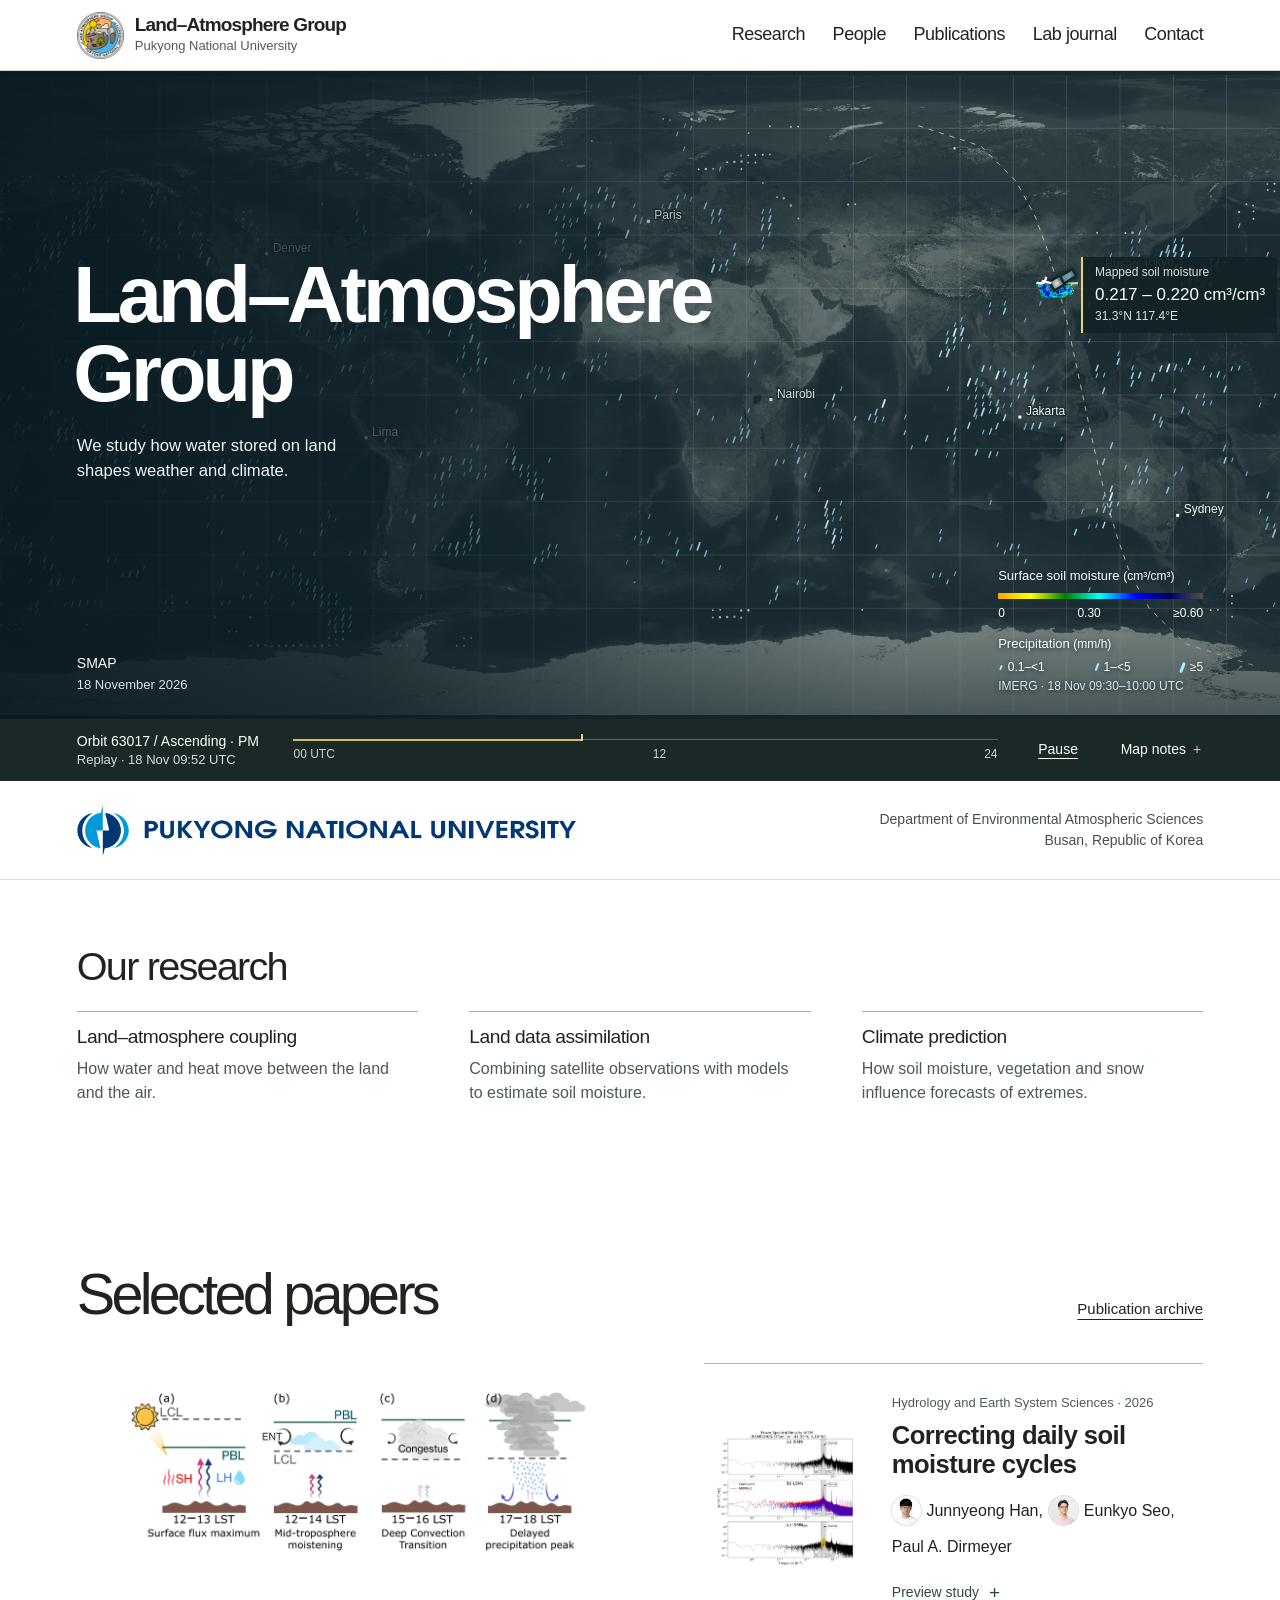
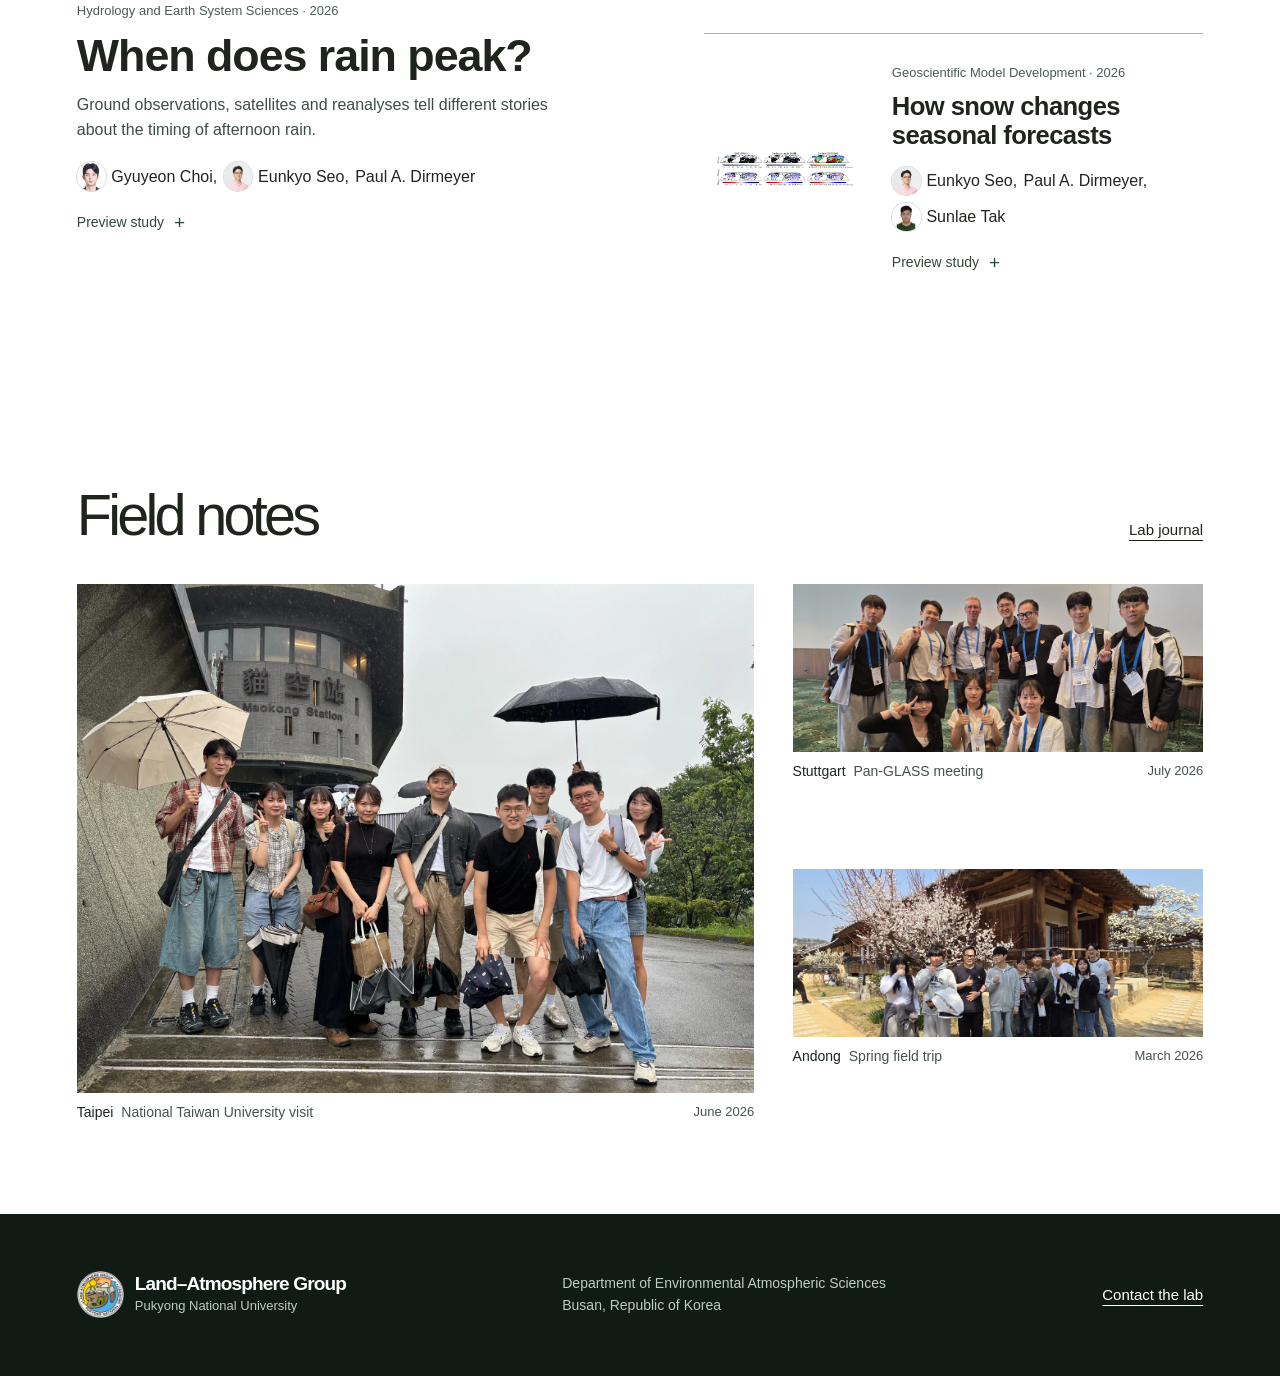
==== commit cc603a9c: "Map lab visits, move Boseong to Research and correct the Chen seminar to 2026" ====
--- a/index.html
+++ b/index.html
@@ -1,12 +1,12 @@
 <!doctype html><html lang="en"><head><meta charset="utf-8"><meta name="viewport" content="width=device-width,initial-scale=1"><meta name="theme-color" content="#ffffff"><meta name="description" content="The Land–Atmosphere Group at Pukyong National University studies land–atmosphere interactions, land data assimilation and climate prediction."><title>Home | PKNU Land–Atmosphere Group</title><link rel="icon" href="img/lag-logo.png"><link rel="stylesheet" href="style.css"><script src="site.js" defer></script>
 <link rel="stylesheet" href="bylines.css">
-<link rel="stylesheet" href="home.css?v=boseong2">
+<link rel="stylesheet" href="home.css?v=research3">
 <link rel="preload" as="image" href="img/smap-terrain.webp" fetchpriority="high">
 <script src="smap-feed.js" defer></script>
 <script src="swath-trail.js" defer></script>
 <script src="rain-feed.js" defer></script>
 <script src="bylines.js" defer></script>
-<script src="home.js?v=boseong2" defer></script>
+<script src="home.js?v=research3" defer></script>
 </head><body class="survey-home"><a class="skip" href="#content">Skip to content</a><header><div class="wrap mast"><a class="identity" href="index.html" aria-label="Land–Atmosphere Group home"><img src="img/lag-logo.png" alt=""><span><b>Land–Atmosphere Group</b><small>Pukyong National University</small></span></a><button class="menu" aria-controls="main-nav" aria-expanded="false">Menu</button><nav aria-label="Main navigation" id="main-nav"><a href="research.html">Research</a><a href="people.html">People</a><a href="publications.html">Publications</a><a href="journal.html">Lab journal</a><a href="contact.html">Contact</a></nav></div></header><main id="content">
 <section class="survey" aria-labelledby="lab-name">
   <div class="pass-map">
@@ -39,42 +39,13 @@
   <a href="https://www.pknu.ac.kr/eng"><img src="img/pknu-wordmark.png" alt="Pukyong National University" width="822" height="84"></a>
   <span>Department of Environmental Atmospheric Sciences<br>Busan, Republic of Korea</span>
 </div></div>
-<section id="research" class="boseong-study wrap" aria-labelledby="boseong-title">
-  <div id="boseong-seasons" class="boseong-layout">
-    <div class="boseong-intro">
-      <h2 id="boseong-title">Above the rice&nbsp;fields of Boseong</h2>
-      <p>On Korea’s south coast, a 307-metre weather tower stands among rice paddies. Our group used four years of observations (2016–2019) to trace how water moves from the soil into the air.</p>
-    </div>
-    <figure class="boseong-landscape">
-      <div class="site-image">
-        <img src="img/boseong-sentinel2-2018.webp" width="1050" height="800" loading="lazy" alt="Sentinel-2 view of rice fields between wooded hills and the coast at Boseong, South Korea.">
-        <a class="tower-pin" href="journal.html#photo-01" aria-label="View the field team at Boseong observation tower"><span>Boseong tower</span></a>
-        <span class="site-coordinate">34.76° N &nbsp;127.21° E</span>
-      </div>
-      <figcaption>Sentinel-2 cloudless 2018 · Modified Copernicus Sentinel data (2017–2018), © <a href="https://maps.eox.at/">EOX</a>. Regional crop, <a href="https://creativecommons.org/licenses/by-nc-sa/4.0/">CC BY-NC-SA 4.0</a>.</figcaption>
-    </figure>
-    <div class="boseong-results">
-      <h3>Soil moisture and evaporation</h3>
-      <div class="season-switch" role="group" aria-label="Compare seasons" hidden>
-          <button type="button" data-season="Spring" aria-controls="boseong-reading" aria-pressed="false">Spring</button>
-          <button type="button" data-season="Summer" aria-controls="boseong-reading" aria-pressed="true">Summer</button>
-          <button type="button" data-season="Autumn" aria-controls="boseong-reading" aria-pressed="false">Autumn</button>
-          <button type="button" data-season="Winter" aria-controls="boseong-reading" aria-pressed="false">Winter</button>
-      </div>
-      <div id="boseong-reading" aria-live="polite">
-          <div data-fit="Spring"><p class="season-range">March–May</p><p>As the soil grew wetter, a larger share of surface energy went into evaporation.</p><small>Correlation <i>r</i> = 0.35</small></div>
-          <div data-fit="Summer"><p class="season-range">June–August</p><p>Evaporation accounted for a large share of surface energy, even as soil moisture varied.</p><small>Correlation <i>r</i> = 0.01</small></div>
-          <div data-fit="Autumn"><p class="season-range">September–November</p><p>The link was strongest in autumn. Wetter soils were associated with a larger share of energy going into evaporation.</p><small>Correlation <i>r</i> = 0.59</small></div>
-          <div data-fit="Winter"><p class="season-range">December–February</p><p>Evaporative fraction was most sensitive to soil moisture in winter. A small change in soil moisture corresponded to the steepest change in the fitted relationship.</p><small>Correlation <i>r</i> = 0.51</small></div>
-      </div>
-      <details class="boseong-method">
-        <summary>About the measurements</summary>
-        <p>Figure 6 compares soil moisture 5 cm below the surface with evaporative fraction, the share of turbulent heat flux carried as latent heat. The tower site recorded surface heat fluxes at 2.5 m and air temperature and humidity up to 300 m. Each correlation uses daily values averaged over 2016–2019.</p>
-      </details>
-      <a class="boseong-paper" href="https://doi.org/10.14191/Atmos.2025.35.2.225">Read the study by Han et al. (2025)</a>
-    </div>
-  </div>
-  <nav aria-label="Explore research areas" class="research-links"><a href="research.html#coupling">Land–atmosphere coupling</a><a href="research.html#assimilation">Land data assimilation</a><a href="research.html#prediction">Climate prediction</a></nav>
+<section id="research" class="home-research wrap" aria-labelledby="research-heading">
+  <h2 id="research-heading">Our research</h2>
+  <nav aria-label="Research areas">
+    <a href="research.html#coupling"><h3>Land–atmosphere coupling</h3><p>How water and heat move between the land and the air.</p></a>
+    <a href="research.html#assimilation"><h3>Land data assimilation</h3><p>Combining satellite observations with models to estimate soil moisture.</p></a>
+    <a href="research.html#prediction"><h3>Climate prediction</h3><p>How soil moisture, vegetation and snow influence forecasts of extremes.</p></a>
+  </nav>
 </section><section class="dispatch"><div class="wrap"><div class="folio-head"><h2>Selected papers</h2><a href="publications.html">Publication archive</a></div>
 <div class="paper-spread"><article class="paper-cut paper-rain">
       <div class="cut-figure"><img loading="lazy" alt="" src="img/fig-rain.webp"></div>
@@ -109,4 +80,4 @@
         <figure><img src="img/fig-snow.webp" alt="Figure 3. Spatial differences in spring snow, albedo and summer soil moisture across forecast configurations."><figcaption>Figure 3. Spatial differences in spring snow, albedo and summer soil moisture across forecast configurations. <a href="https://doi.org/10.5194/gmd-19-1261-2026">Seo et al. (2026)</a> · <a href="https://creativecommons.org/licenses/by/4.0/">CC BY 4.0</a></figcaption></figure>
         <a class="primary" href="https://doi.org/10.5194/gmd-19-1261-2026">Read the full paper</a>
       </div>
-    </dialog></div></section><section class="field-notes wrap"><div class="folio-head"><h2>Field notes</h2><a href="journal.html">Lab journal</a></div><div class="photo-spread"><figure><a href="journal.html#photo-05" aria-label="Open National Taiwan University photograph"><img loading="lazy" alt="Lab visitors at National Taiwan University" src="img/05-national-taiwan-university-4-8-jun-2026.webp"></a><figcaption><span><b>Taipei</b> National Taiwan University visit</span><small>June 2026</small></figcaption></figure><figure><a href="journal.html#photo-04" aria-label="Open Stuttgart photograph"><img loading="lazy" alt="Lab members at Pan-GLASS in Stuttgart" src="img/04-pan-glass2026-stuttgart-germany-5-9-jul-2026.webp"></a><figcaption><span><b>Stuttgart</b> Pan-GLASS meeting</span><small>July 2026</small></figcaption></figure><figure><a href="journal.html#photo-06" aria-label="Open Andong photograph"><img loading="lazy" alt="Researchers on the group field trip to Andong" src="img/06-andong-field-trip-27-28-mar-2026.webp"></a><figcaption><span><b>Andong</b> Spring field trip</span><small>March 2026</small></figcaption></figure></div></section></main><footer><div class="wrap foot"><a class="identity" href="index.html" aria-label="Land–Atmosphere Group home"><img src="img/lag-logo.png" alt=""><span><b>Land–Atmosphere Group</b><small>Pukyong National University</small></span></a><div>Department of Environmental Atmospheric Sciences<br>Busan, Republic of Korea</div><a href="contact.html">Contact the lab</a></div></footer><script src="season-study.js?v=boseong2" defer></script></body></html>
+    </dialog></div></section><section class="field-notes wrap"><div class="folio-head"><h2>Field notes</h2><a href="journal.html">Lab journal</a></div><div class="photo-spread"><figure><a href="journal.html#photo-05" aria-label="Open National Taiwan University photograph"><img loading="lazy" alt="Lab visitors at National Taiwan University" src="img/05-national-taiwan-university-4-8-jun-2026.webp"></a><figcaption><span><b>Taipei</b> National Taiwan University visit</span><small>June 2026</small></figcaption></figure><figure><a href="journal.html#photo-04" aria-label="Open Stuttgart photograph"><img loading="lazy" alt="Lab members at Pan-GLASS in Stuttgart" src="img/04-pan-glass2026-stuttgart-germany-5-9-jul-2026.webp"></a><figcaption><span><b>Stuttgart</b> Pan-GLASS meeting</span><small>July 2026</small></figcaption></figure><figure><a href="journal.html#photo-06" aria-label="Open Andong photograph"><img loading="lazy" alt="Researchers on the group field trip to Andong" src="img/06-andong-field-trip-27-28-mar-2026.webp"></a><figcaption><span><b>Andong</b> Spring field trip</span><small>March 2026</small></figcaption></figure></div></section></main><footer><div class="wrap foot"><a class="identity" href="index.html" aria-label="Land–Atmosphere Group home"><img src="img/lag-logo.png" alt=""><span><b>Land–Atmosphere Group</b><small>Pukyong National University</small></span></a><div>Department of Environmental Atmospheric Sciences<br>Busan, Republic of Korea</div><a href="contact.html">Contact the lab</a></div></footer></body></html>
--- a/home.css
+++ b/home.css
@@ -108,8 +108,6 @@
 .survey-home .affiliation-content { min-height: 98px; }
 .survey-home .affiliation-content img { width:clamp(310px,39vw,620px); max-width:100%; }
 .survey-home .affiliation-content span { text-align:right; color:#465147; font-size:14px; }
-.research-links {display:flex;justify-content:space-between;flex-wrap:wrap;gap:10px 24px;border-block:1px solid #b8beb0;margin-top:clamp(25px,4vw,56px);padding:9px 0;}
-.research-links a {font-size:clamp(17px,1.45vw,23px);font-weight:400;text-decoration:underline;text-decoration-color:#a7afa0;}
 @media(prefers-reduced-motion:no-preference){
   @keyframes sheet-title {from {transform:translateY(.2em);opacity:.2;} to {transform:none;opacity:1;}}
 
@@ -134,46 +132,14 @@
   .survey-home .affiliation-content {justify-content:flex-start;gap:8px;min-height:86px;}
   .survey-home .affiliation-content img {width:min(89vw,410px);}
   .survey-home .affiliation-content span {text-align:left;font-size:13px;}
-  .research-links {display:grid;}
-  .research-links a {padding:7px 0;}
 }
 @media(prefers-reduced-motion:reduce){.photo-spread img {transition:none;}}
 
-
-.boseong-study { padding-block: clamp(48px,6vw,96px); color: #19312e; }
-.boseong-layout {
-  display:grid; grid-template-columns:minmax(0,1.32fr) minmax(0,1fr);
-  grid-template-areas:"land intro" "land results"; align-content:center;
-  column-gap:clamp(36px,5vw,82px); scroll-margin-top:32px;
-}
-.boseong-intro { grid-area:intro; align-self:end; }
-.boseong-intro h2 { margin:0; max-width:15ch; font:400 clamp(38px,3.9vw,62px)/1.03 var(--type-sans); letter-spacing:-.05em; text-wrap:balance; }
-.boseong-intro p { font-size:clamp(16px,1.16vw,19px); line-height:1.52; margin:16px 0 0; max-width:48ch; }
-.boseong-landscape { grid-area:land; align-self:center; }
-.site-image { position:relative; color:white; background:#31504b; }
-.site-image img { display:block; width:100%; height:auto; }
-.tower-pin { position:absolute; left:45.04%; top:43.95%; transform:translate(-9px,-50%); display:flex; gap:8px; align-items:center; min-height:44px; color:white; text-decoration:none; }
-.tower-pin::before { content:""; box-sizing:border-box; width:18px; height:18px; border:2px solid white; border-radius:50%; background:#25423d; box-shadow:0 0 0 4px #24393266; }
-.tower-pin span { padding:4px 8px; background:#172d29ed; font-size:14px; }
-.tower-pin:hover span,.tower-pin:focus-visible span { text-decoration:underline; text-underline-offset:3px; }
-.site-coordinate { position:absolute; left:14px; bottom:12px; font-size:12px; color:white; text-shadow:0 1px 3px black; }
-.boseong-landscape figcaption { margin-top:9px; font:400 12px/1.45 var(--type-sans); color:#526561; }
-.boseong-landscape figcaption a,.boseong-paper { text-underline-offset:3px; }
-.boseong-results { grid-area:results; align-self:start; padding-top:clamp(20px,2vw,32px); }
-.boseong-results h3 { font-size:19px; line-height:1.3; font-weight:500; letter-spacing:-.02em; }
-.season-switch { display:flex; width:fit-content; max-width:100%; gap:clamp(12px,2vw,26px); border-bottom:1px solid #c3cfcb; }
-.season-switch button { padding:0 0 1px; min-height:44px; background:none; border:0; border-bottom:2px solid transparent; margin-bottom:-1px; color:#50645e; font:inherit; cursor:pointer; }
-.season-switch button[aria-pressed="true"] { color:#17493d; border-color:currentColor; }
-#boseong-reading { padding-top:14px; }
-#boseong-reading p { margin:0 0 5px; max-width:47ch; font-size:16px; line-height:1.47; }
-#boseong-reading .season-range,#boseong-reading small { color:#54655e; font-size:13px; }
-.boseong-paper { display:inline-block; margin-top:15px; color:#17493d; font-size:15px; }
-.boseong-method { margin-top:10px; font-size:14px; color:#50645e; }
-.boseong-method summary { width:fit-content; color:#354e47; }
-.boseong-method p { margin:8px 0 0; max-width:48ch; }
-@media (min-width:781px) { #boseong-reading { min-height:108px; } }
-@media (max-width:780px) {
-  .boseong-layout { grid-template-columns:1fr; grid-template-areas:"intro" "land" "results"; gap:24px; }
-  .boseong-intro h2 { max-width:19ch; }
-  .boseong-results { padding:0; }
-}
+.home-research {padding-block:clamp(40px,5vw,74px);}
+.home-research h2 {font-size:clamp(28px,3.1vw,46px);letter-spacing:-.045em;margin-bottom:22px;}
+.home-research nav {display:grid;grid-template-columns:repeat(3,minmax(0,1fr));gap:clamp(20px,4vw,64px);}
+.home-research nav a {display:block;padding:13px 0 4px;border-top:1px solid #9eafac;text-decoration:none;}
+.home-research h3 {font:500 clamp(18px,1.5vw,24px)/1.25 var(--type-sans);letter-spacing:-.025em;}
+.home-research p {margin:8px 0 0;font-size:16px;line-height:1.46;color:#4a5a59;max-width:36ch;}
+.home-research a:hover h3,.home-research a:focus-visible h3 {text-decoration:underline;text-underline-offset:4px;}
+@media(max-width:700px){.home-research nav{grid-template-columns:1fr;gap:14px;}.home-research p {max-width:none;}}
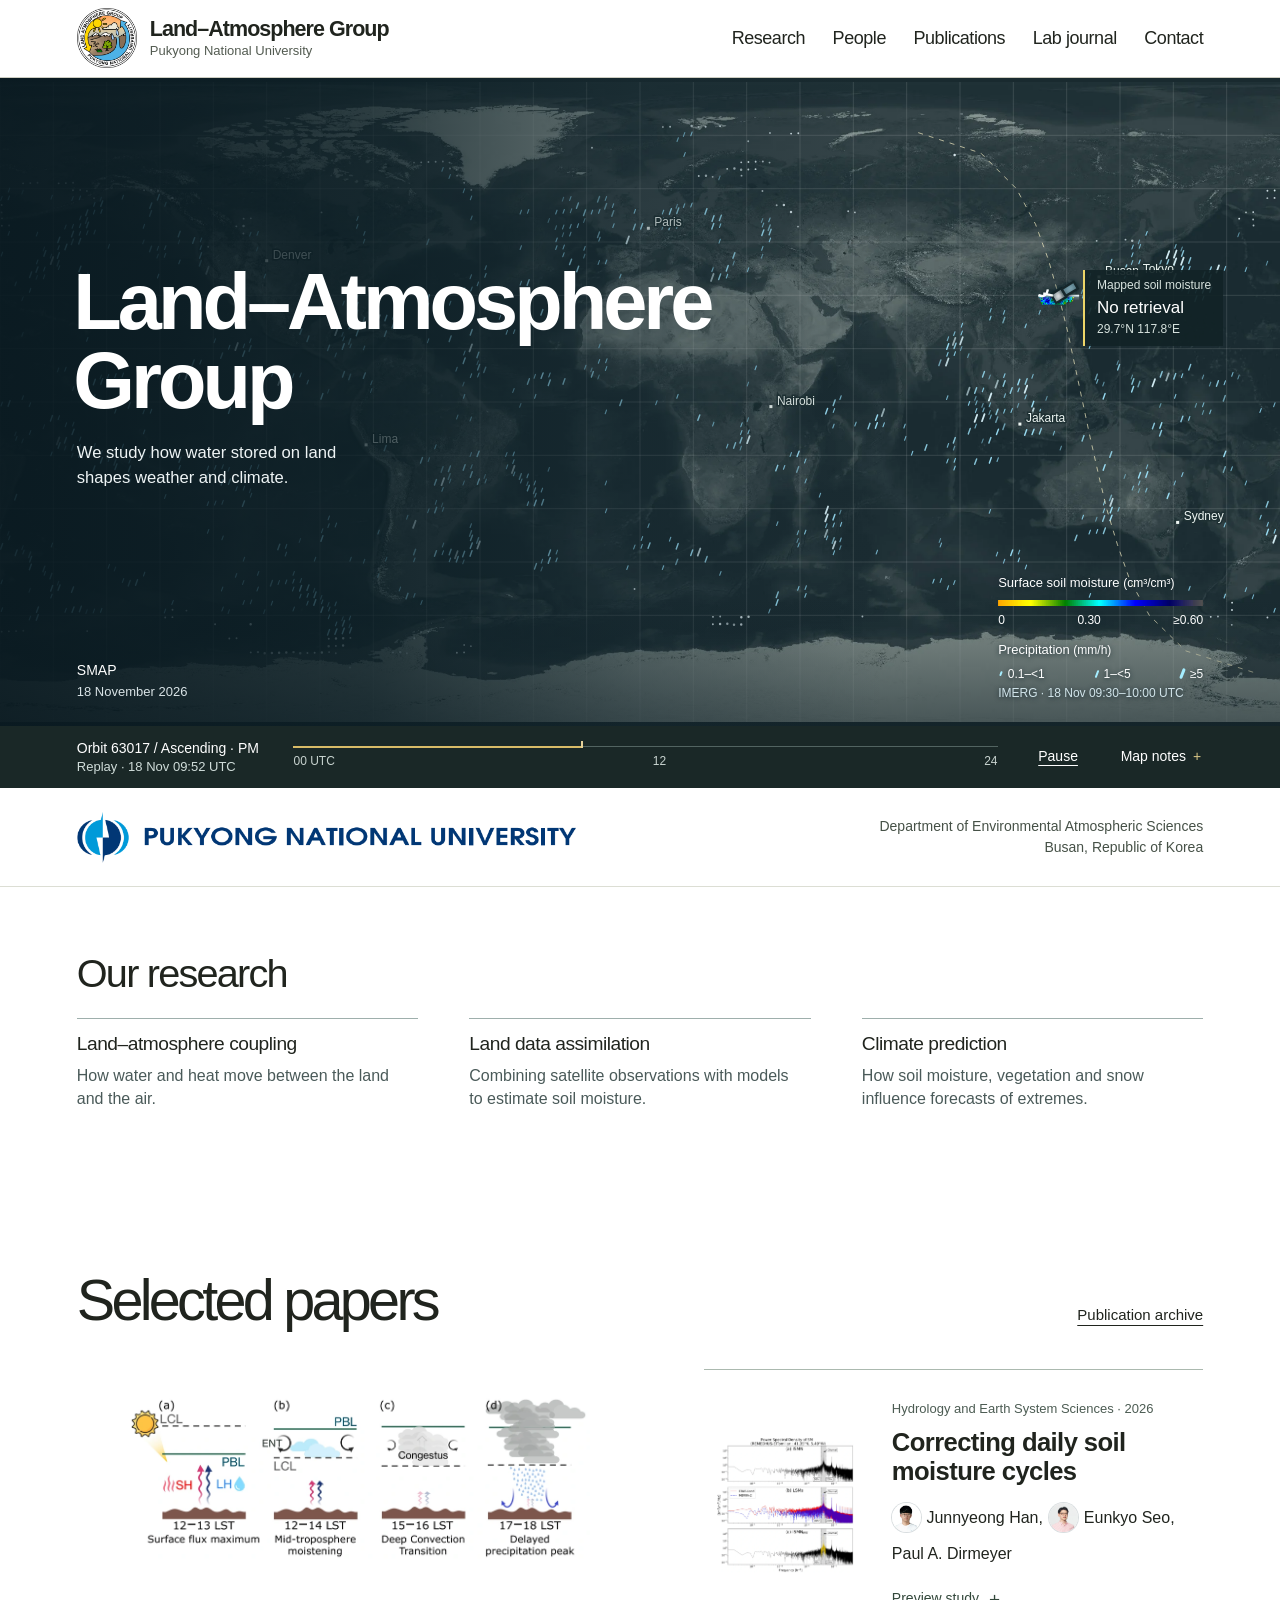
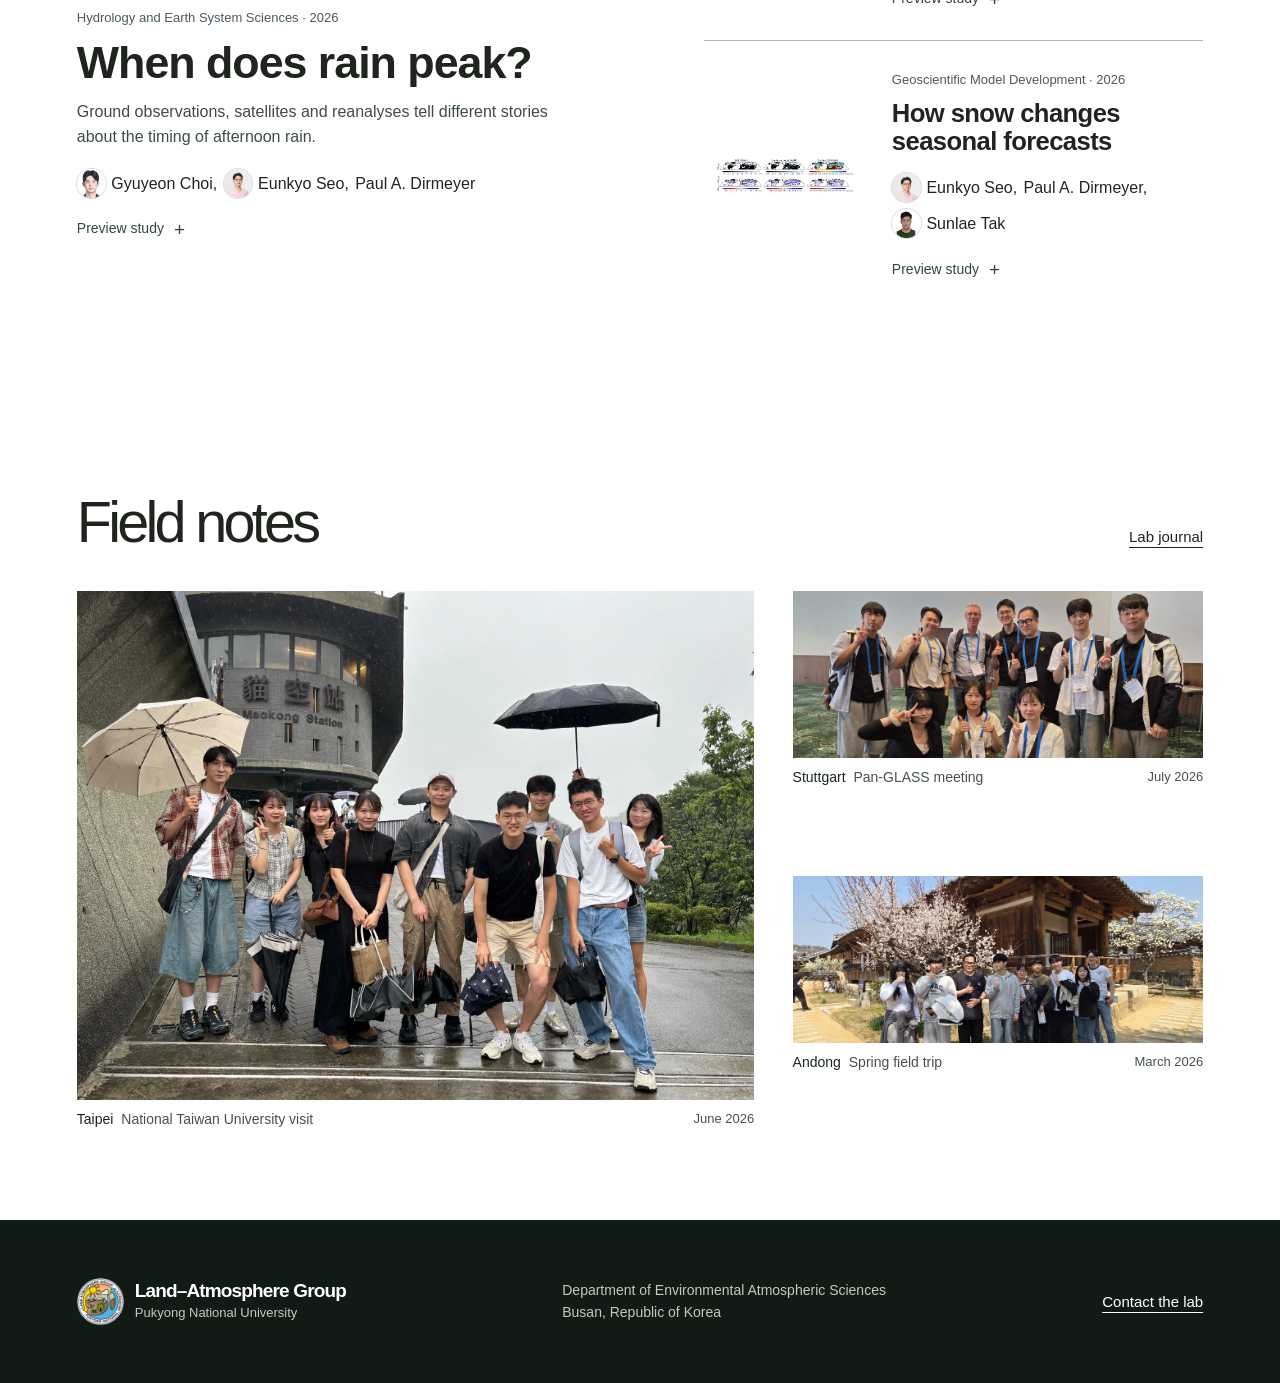
==== commit 408bd451: "Balance journal photography with an interactive visit map and enlarge the lab masthead" ====
--- a/index.html
+++ b/index.html
@@ -1,4 +1,4 @@
-<!doctype html><html lang="en"><head><meta charset="utf-8"><meta name="viewport" content="width=device-width,initial-scale=1"><meta name="theme-color" content="#ffffff"><meta name="description" content="The Land–Atmosphere Group at Pukyong National University studies land–atmosphere interactions, land data assimilation and climate prediction."><title>Home | PKNU Land–Atmosphere Group</title><link rel="icon" href="img/lag-logo.png"><link rel="stylesheet" href="style.css"><script src="site.js" defer></script>
+<!doctype html><html lang="en"><head><meta charset="utf-8"><meta name="viewport" content="width=device-width,initial-scale=1"><meta name="theme-color" content="#ffffff"><meta name="description" content="The Land–Atmosphere Group at Pukyong National University studies land–atmosphere interactions, land data assimilation and climate prediction."><title>Home | PKNU Land–Atmosphere Group</title><link rel="icon" href="img/lag-logo.png"><link rel="stylesheet" href="style.css?v=mast2"><script src="site.js" defer></script>
 <link rel="stylesheet" href="bylines.css">
 <link rel="stylesheet" href="home.css?v=research3">
 <link rel="preload" as="image" href="img/smap-terrain.webp" fetchpriority="high">
--- a/style.css
+++ b/style.css
@@ -111,7 +111,8 @@
 .research-text h2 { margin-bottom: 20px; font: 400 clamp(30px,3.3vw,50px)/1.1 var(--type-sans); letter-spacing: -.024em; }
 .research-text h3 { font-size: clamp(19px,1.55vw,27px); }
 .research-plate > div { background: #f1f4f0; }
-.research-plate > div > img { display: block; width: 100%; height: clamp(210px,23vw,340px); object-fit: cover; }
+.research-plate > div > a { display:block; }
+.research-plate > div img { display: block; width: 100%; height: clamp(210px,23vw,340px); object-fit: cover; }
 #prediction .research-plate > div > img { object-fit: contain; padding: 20px; background: #f9faf8; }
 .research-plate figcaption,.campus-photo figcaption { font-size: 13px; color: var(--muted); margin-top: 9px; }
 .research-plate figcaption a { text-underline-offset: 3px; }
@@ -196,3 +197,18 @@
 .tower-summary .height-profile div { display: grid; grid-template-columns: 4.75rem 1fr; gap: 8px; align-items: baseline; padding: 8px 0; border-top: 1px solid #dde4e4; }
 .tower-summary dt { font-size: 1.15rem; }
 .tower-summary dd { margin: 0; }
+
+/* The lab signature in the primary masthead. */
+header .mast > .identity { gap:clamp(9px,1vw,15px); min-height:clamp(76px,6vw,89px); }
+header .mast > .identity img { width:clamp(56px,4.7vw,69px); height:auto; aspect-ratio:1; }
+header .mast > .identity b { font-size:clamp(20px,1.68vw,26px); line-height:1.12; letter-spacing:-.045em; }
+header .mast > .identity small { font-size:clamp(13px,1vw,15px); line-height:1.5; }
+@media(max-width:600px) {
+  header .mast > .identity { min-height:72px; gap:8px; }
+  header .mast > .identity img { width:clamp(44px,12vw,54px); }
+  header .mast > .identity b { font-size:clamp(16.5px,4.65vw,21px); }
+  header .mast > .identity small { font-size:clamp(12px,3.3vw,14px); }
+}
+@media(max-width:360px) {
+  header .mast .menu { width:44px; padding:0; gap:0; font-size:0; justify-content:center; }
+}
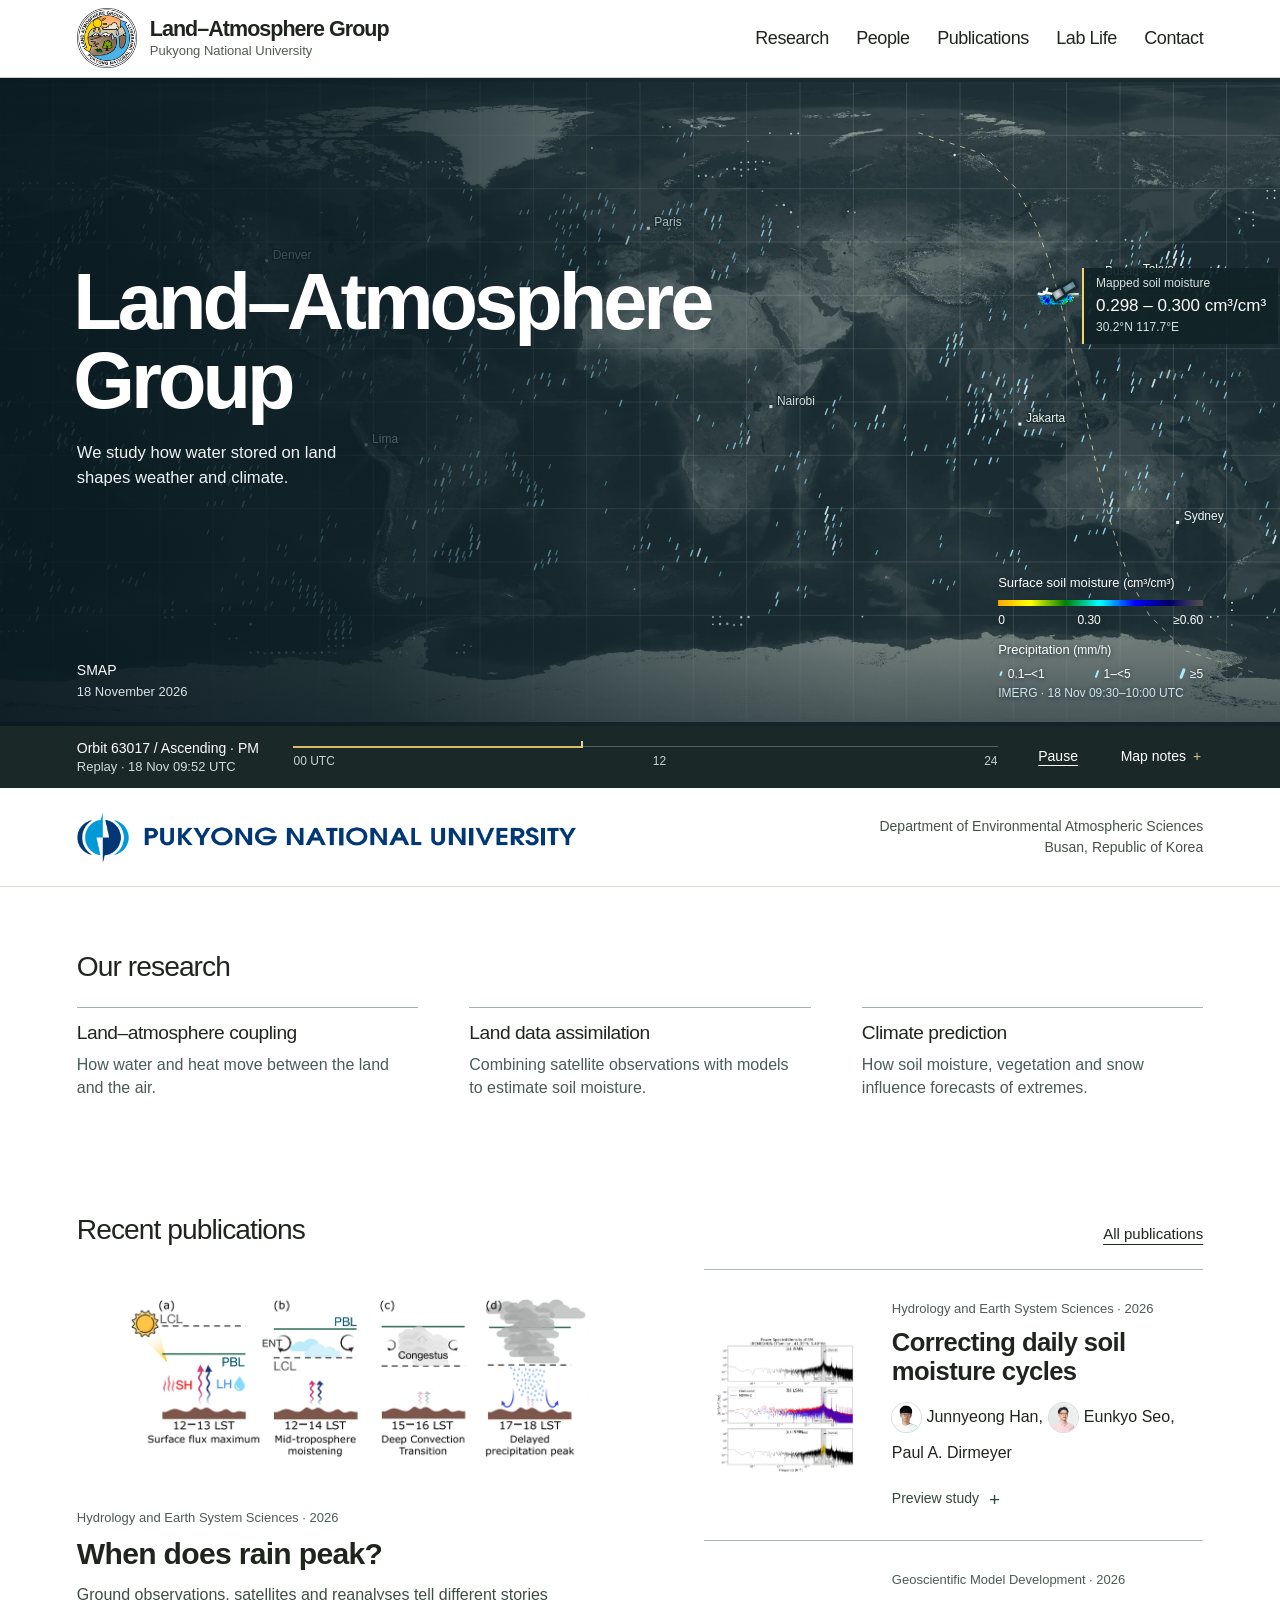
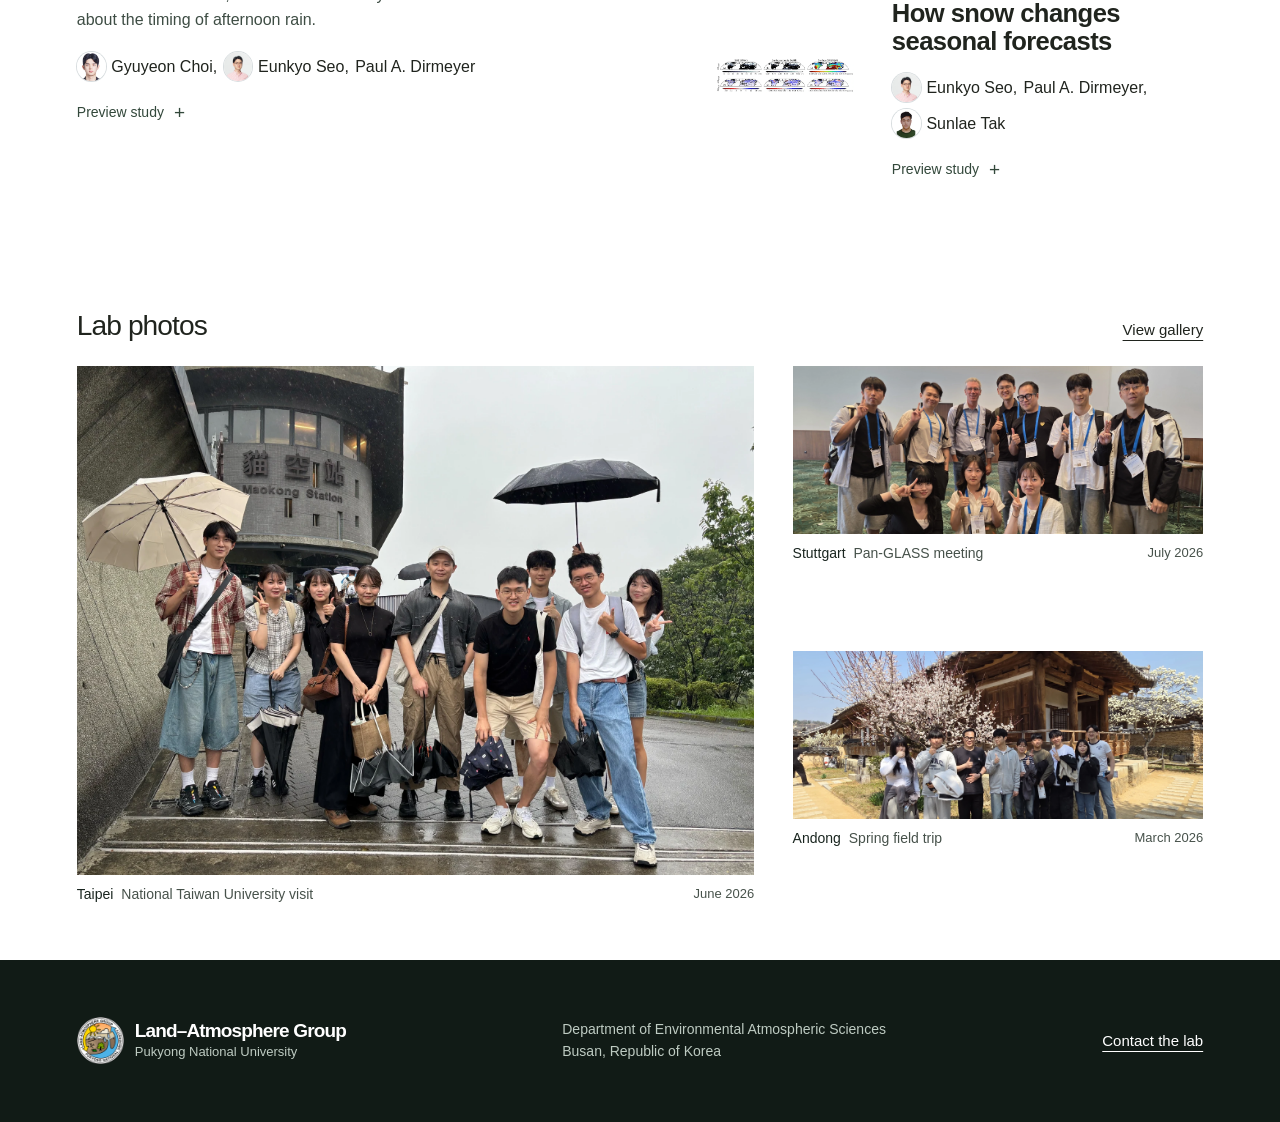
==== commit c3cb6ba6: "Clarify home section names and scale down headings across Lab Life" ====
--- a/index.html
+++ b/index.html
@@ -1,13 +1,13 @@
 <!doctype html><html lang="en"><head><meta charset="utf-8"><meta name="viewport" content="width=device-width,initial-scale=1"><meta name="theme-color" content="#ffffff"><meta name="description" content="The Land–Atmosphere Group at Pukyong National University studies land–atmosphere interactions, land data assimilation and climate prediction."><title>Home | PKNU Land–Atmosphere Group</title><link rel="icon" href="img/lag-logo.png"><link rel="stylesheet" href="style.css?v=mast2"><script src="site.js" defer></script>
 <link rel="stylesheet" href="bylines.css">
-<link rel="stylesheet" href="home.css?v=research3">
+<link rel="stylesheet" href="home.css?v=sections4">
 <link rel="preload" as="image" href="img/smap-terrain.webp" fetchpriority="high">
 <script src="smap-feed.js" defer></script>
 <script src="swath-trail.js" defer></script>
 <script src="rain-feed.js" defer></script>
 <script src="bylines.js" defer></script>
 <script src="home.js?v=research3" defer></script>
-</head><body class="survey-home"><a class="skip" href="#content">Skip to content</a><header><div class="wrap mast"><a class="identity" href="index.html" aria-label="Land–Atmosphere Group home"><img src="img/lag-logo.png" alt=""><span><b>Land–Atmosphere Group</b><small>Pukyong National University</small></span></a><button class="menu" aria-controls="main-nav" aria-expanded="false">Menu</button><nav aria-label="Main navigation" id="main-nav"><a href="research.html">Research</a><a href="people.html">People</a><a href="publications.html">Publications</a><a href="journal.html">Lab journal</a><a href="contact.html">Contact</a></nav></div></header><main id="content">
+</head><body class="survey-home"><a class="skip" href="#content">Skip to content</a><header><div class="wrap mast"><a class="identity" href="index.html" aria-label="Land–Atmosphere Group home"><img src="img/lag-logo.png" alt=""><span><b>Land–Atmosphere Group</b><small>Pukyong National University</small></span></a><button class="menu" aria-controls="main-nav" aria-expanded="false">Menu</button><nav aria-label="Main navigation" id="main-nav"><a href="research.html">Research</a><a href="people.html">People</a><a href="publications.html">Publications</a><a href="journal.html">Lab Life</a><a href="contact.html">Contact</a></nav></div></header><main id="content">
 <section class="survey" aria-labelledby="lab-name">
   <div class="pass-map">
     <canvas id="track-map" aria-hidden="true"></canvas>
@@ -46,7 +46,7 @@
     <a href="research.html#assimilation"><h3>Land data assimilation</h3><p>Combining satellite observations with models to estimate soil moisture.</p></a>
     <a href="research.html#prediction"><h3>Climate prediction</h3><p>How soil moisture, vegetation and snow influence forecasts of extremes.</p></a>
   </nav>
-</section><section class="dispatch"><div class="wrap"><div class="folio-head"><h2>Selected papers</h2><a href="publications.html">Publication archive</a></div>
+</section><section class="dispatch"><div class="wrap"><div class="folio-head"><h2>Recent publications</h2><a href="publications.html">All publications</a></div>
 <div class="paper-spread"><article class="paper-cut paper-rain">
       <div class="cut-figure"><img loading="lazy" alt="" src="img/fig-rain.webp"></div>
       <div class="cut-copy"><small>Hydrology and Earth System Sciences · 2026</small>
@@ -80,4 +80,4 @@
         <figure><img src="img/fig-snow.webp" alt="Figure 3. Spatial differences in spring snow, albedo and summer soil moisture across forecast configurations."><figcaption>Figure 3. Spatial differences in spring snow, albedo and summer soil moisture across forecast configurations. <a href="https://doi.org/10.5194/gmd-19-1261-2026">Seo et al. (2026)</a> · <a href="https://creativecommons.org/licenses/by/4.0/">CC BY 4.0</a></figcaption></figure>
         <a class="primary" href="https://doi.org/10.5194/gmd-19-1261-2026">Read the full paper</a>
       </div>
-    </dialog></div></section><section class="field-notes wrap"><div class="folio-head"><h2>Field notes</h2><a href="journal.html">Lab journal</a></div><div class="photo-spread"><figure><a href="journal.html#photo-05" aria-label="Open National Taiwan University photograph"><img loading="lazy" alt="Lab visitors at National Taiwan University" src="img/05-national-taiwan-university-4-8-jun-2026.webp"></a><figcaption><span><b>Taipei</b> National Taiwan University visit</span><small>June 2026</small></figcaption></figure><figure><a href="journal.html#photo-04" aria-label="Open Stuttgart photograph"><img loading="lazy" alt="Lab members at Pan-GLASS in Stuttgart" src="img/04-pan-glass2026-stuttgart-germany-5-9-jul-2026.webp"></a><figcaption><span><b>Stuttgart</b> Pan-GLASS meeting</span><small>July 2026</small></figcaption></figure><figure><a href="journal.html#photo-06" aria-label="Open Andong photograph"><img loading="lazy" alt="Researchers on the group field trip to Andong" src="img/06-andong-field-trip-27-28-mar-2026.webp"></a><figcaption><span><b>Andong</b> Spring field trip</span><small>March 2026</small></figcaption></figure></div></section></main><footer><div class="wrap foot"><a class="identity" href="index.html" aria-label="Land–Atmosphere Group home"><img src="img/lag-logo.png" alt=""><span><b>Land–Atmosphere Group</b><small>Pukyong National University</small></span></a><div>Department of Environmental Atmospheric Sciences<br>Busan, Republic of Korea</div><a href="contact.html">Contact the lab</a></div></footer></body></html>
+    </dialog></div></section><section class="field-notes wrap"><div class="folio-head"><h2>Lab photos</h2><a href="journal.html#gallery">View gallery</a></div><div class="photo-spread"><figure><a href="journal.html#photo-05" aria-label="Open National Taiwan University photograph"><img loading="lazy" alt="Lab visitors at National Taiwan University" src="img/05-national-taiwan-university-4-8-jun-2026.webp"></a><figcaption><span><b>Taipei</b> National Taiwan University visit</span><small>June 2026</small></figcaption></figure><figure><a href="journal.html#photo-04" aria-label="Open Stuttgart photograph"><img loading="lazy" alt="Lab members at Pan-GLASS in Stuttgart" src="img/04-pan-glass2026-stuttgart-germany-5-9-jul-2026.webp"></a><figcaption><span><b>Stuttgart</b> Pan-GLASS meeting</span><small>July 2026</small></figcaption></figure><figure><a href="journal.html#photo-06" aria-label="Open Andong photograph"><img loading="lazy" alt="Researchers on the group field trip to Andong" src="img/06-andong-field-trip-27-28-mar-2026.webp"></a><figcaption><span><b>Andong</b> Spring field trip</span><small>March 2026</small></figcaption></figure></div></section></main><footer><div class="wrap foot"><a class="identity" href="index.html" aria-label="Land–Atmosphere Group home"><img src="img/lag-logo.png" alt=""><span><b>Land–Atmosphere Group</b><small>Pukyong National University</small></span></a><div>Department of Environmental Atmospheric Sciences<br>Busan, Republic of Korea</div><a href="contact.html">Contact the lab</a></div></footer></body></html>
--- a/home.css
+++ b/home.css
@@ -1,6 +1,6 @@
-.dispatch { padding-block: clamp(60px,7vw,115px); background: #fff; }
-.folio-head { display: flex; gap: 24px; justify-content: space-between; align-items: baseline; margin: 0 0 36px; }
-.folio-head h2 { font-size: clamp(36px,4.5vw,72px); font-weight: 400; letter-spacing:-.065em; }
+.dispatch { padding-block: clamp(28px,3.6vw,54px); background: #fff; }
+.folio-head { display: flex; gap: 20px; justify-content: space-between; align-items: baseline; margin: 0 0 clamp(16px,1.8vw,25px); }
+.folio-head h2,.home-research h2 { font:400 clamp(24px,2.2vw,32px)/1.16 var(--type-sans); letter-spacing:-.033em; }
 .folio-head > a { font-size: 15px; text-underline-offset: 5px; }
 .paper-spread { display: grid; grid-template-columns: 1.13fr 1fr; grid-template-rows: auto auto; gap: 0 clamp(28px, 5vw, 77px); }
 .paper-cut { position: relative; border-top: 1px solid #abb9af; display: grid; grid-template-columns: minmax(100px,.52fr) minmax(0,1fr); align-items: center; gap: clamp(16px,2vw,32px); padding-block: 26px; }
@@ -14,12 +14,12 @@
 .cut-copy > p { color: #3e4d44; max-width: 54ch; margin: 9px 0 15px; }
 .cut-copy h3 { margin: 7px 0 13px; line-height: 1.08; }
 .cut-copy h3 button { font: 700 clamp(22px, 2vw, 32px)/1.12 var(--type-sans); letter-spacing: -.023em; background: none; border: 0; color: inherit; cursor: pointer; padding: 0; text-align: left; }
-.paper-rain h3 button { font-size: clamp(31px,3.5vw,55px); }
+.paper-rain h3 button { font-size: clamp(25px,2.35vw,35px); }
 .cut-copy h3 button::after { content: ""; position: absolute; inset: 0; }
 .cut-copy h3 button:hover { text-decoration: underline; text-underline-offset: .1em; }
 .cut-action { display: flex; gap: 10px; align-items: center; margin-top: 14px; font-size: 14px; color: #33483b; }
 .cut-action b { font-size: 19px; font-weight: 400; }
-.field-notes { padding-block: clamp(62px,7vw,118px); }
+.field-notes { padding-block: clamp(32px,4.2vw,64px); }
 .photo-spread { display: grid; grid-template-columns: 1.65fr 1fr; gap: 30px clamp(20px,3vw,50px); }
 .photo-spread figure { margin: 0; min-width: 0; }
 .photo-spread figure:first-child { grid-row: span 2; }
@@ -136,7 +136,7 @@
 @media(prefers-reduced-motion:reduce){.photo-spread img {transition:none;}}
 
 .home-research {padding-block:clamp(40px,5vw,74px);}
-.home-research h2 {font-size:clamp(28px,3.1vw,46px);letter-spacing:-.045em;margin-bottom:22px;}
+.home-research h2 {margin-bottom:clamp(16px,1.8vw,25px);}
 .home-research nav {display:grid;grid-template-columns:repeat(3,minmax(0,1fr));gap:clamp(20px,4vw,64px);}
 .home-research nav a {display:block;padding:13px 0 4px;border-top:1px solid #9eafac;text-decoration:none;}
 .home-research h3 {font:500 clamp(18px,1.5vw,24px)/1.25 var(--type-sans);letter-spacing:-.025em;}
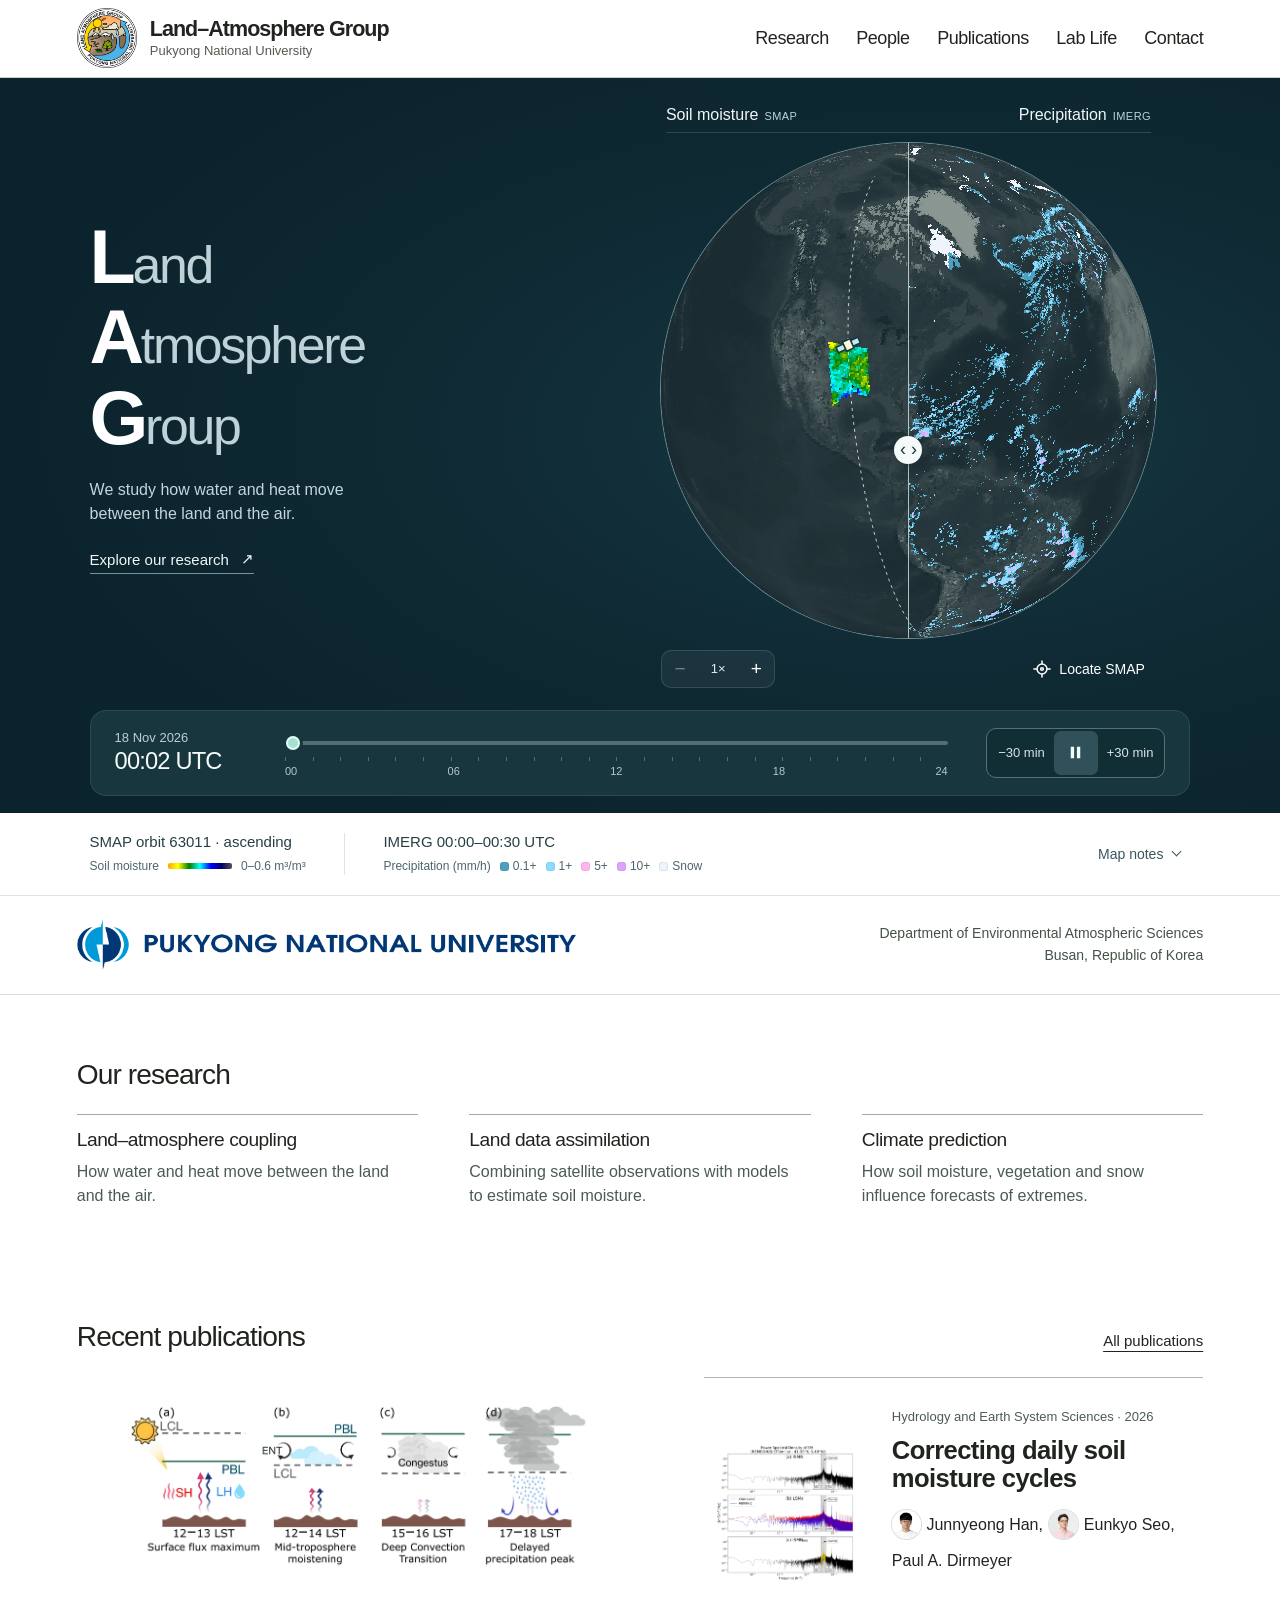
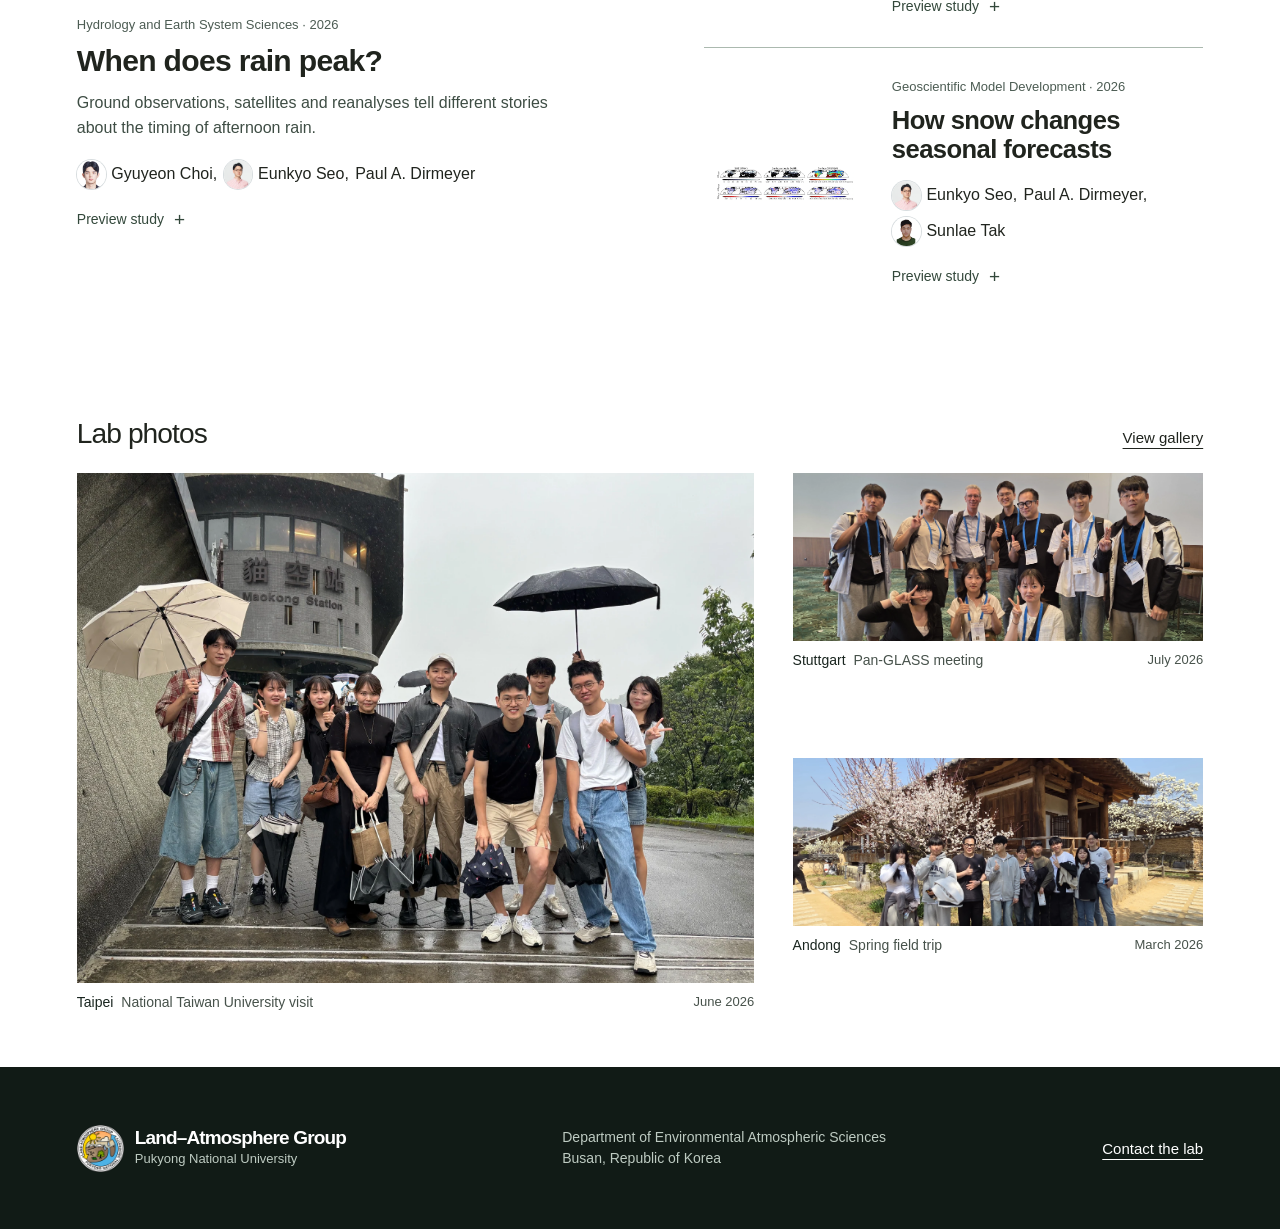
==== commit e0793fac: "Publish Overpass replay and retain the previous homepage" ====
--- a/index.html
+++ b/index.html
@@ -2,38 +2,49 @@
 <link rel="stylesheet" href="bylines.css">
 <link rel="stylesheet" href="home.css?v=sections4">
 <link rel="preload" as="image" href="img/smap-terrain.webp" fetchpriority="high">
-<script src="smap-feed.js" defer></script>
-<script src="swath-trail.js" defer></script>
-<script src="rain-feed.js" defer></script>
+<link rel="stylesheet" href="overpass/orbit.css">
 <script src="bylines.js" defer></script>
-<script src="home.js?v=research3" defer></script>
+<script src="overpass/soil.js" defer></script>
+<script src="overpass/rain.js" defer></script>
+<script src="overpass/footprints.js" defer></script>
+<script src="overpass/globe.js" defer></script>
+<script src="overpass/replay.js" defer></script>
 </head><body class="survey-home"><a class="skip" href="#content">Skip to content</a><header><div class="wrap mast"><a class="identity" href="index.html" aria-label="Land–Atmosphere Group home"><img src="img/lag-logo.png" alt=""><span><b>Land–Atmosphere Group</b><small>Pukyong National University</small></span></a><button class="menu" aria-controls="main-nav" aria-expanded="false">Menu</button><nav aria-label="Main navigation" id="main-nav"><a href="research.html">Research</a><a href="people.html">People</a><a href="publications.html">Publications</a><a href="journal.html">Lab Life</a><a href="contact.html">Contact</a></nav></div></header><main id="content">
-<section class="survey" aria-labelledby="lab-name">
-  <div class="pass-map">
-    <canvas id="track-map" aria-hidden="true"></canvas>
-    <div class="map-identity"><h1 id="lab-name">Land–Atmosphere<br>Group</h1>
-      <p>We study how water stored on land shapes weather and climate.</p></div>
-    <p class="map-date">SMAP <time id="observed-day">Checking observation date…</time></p>
-    <div class="map-key"><span>Surface soil moisture <small>(cm³/cm³)</small></span>
-      <img src="img/smap-colors.png" width="356" height="10" alt=""><div><span>0</span><span>0.30</span><span>≥0.60</span></div>
-      <span class="rain-title">Precipitation <small>(mm/h)</small></span>
-      <div class="rain-legend"><span><i></i>0.1–&lt;1</span><span><i></i>1–&lt;5</span><span><i></i>≥5</span></div>
-      <small><time id="rain-window">IMERG · checking frame</time></small></div>
-    <div class="sample-label" id="track-sample" hidden><span>Mapped soil moisture</span><b id="sample-value"></b><small id="sample-location"></small><small id="sample-rain" hidden></small></div>
+<section class="orbit-hero" aria-labelledby="orbit-title">
+  <div class="orbit-inner"><div class="orbit-intro">
+    <h1 id="orbit-title" aria-label="Land–Atmosphere Group">
+      <span class="name-line"><b>L</b>and</span>
+      <span class="name-line"><b>A</b>tmosphere</span>
+      <span class="name-line"><b>G</b>roup</span>
+    </h1>
+    <p>We study how water and heat move between the land and the air.</p>
+    <a href="research.html">Explore our research <span aria-hidden="true">↗</span></a>
   </div>
-  <div class="replay-strip"><div class="wrap replay-bar">
-    <div class="pass-meta"><b id="pass-id">Observations replay</b><time id="replay-clock"></time></div>
-    <div class="day-scale" aria-hidden="true"><div id="pass-progress"></div><span>00 UTC</span><span>12</span><span>24</span></div>
-    <button type="button" id="toggle-replay" hidden>Pause</button>
-    <details class="map-info"><summary>Map notes</summary><div>
-      <strong>How to read the replay</strong>
-      <p>Coloured strips appear behind the SMAP marker and stay on the fixed map. The marker follows the approximate centre of each archived swath. Soil moisture comes from the corresponding morning or evening 9 km composite. Its readout gives the colour interval at the sampled grid cell.</p>
-      <p>IMERG rates are sampled every 2° for the half-hour containing the SMAP replay time. Slanted strokes show rain and dots show snow at rates of 0.1 mm/h or higher.</p>
-      <p>The date is in UTC. The replay uses the latest complete archive date up to yesterday. The replay clock estimates the position within the recorded SMAP pass. Each IMERG frame covers the half-hour containing that replay time. If the matching frame is missing, its layer is left blank.</p>
-      <p id="smap-status">Checking the SMAP archive…</p>
-      <a id="map-origin" href="https://worldview.earthdata.nasa.gov/?l=SMAP_L3_Passive_Enhanced_Day_Soil_Moisture&amp;t=2026-11-18">NASA Worldview</a> · <a href="https://doi.org/10.5067/M20OXIZHY3RJ">SMAP</a> · <a id="rain-origin" href="https://gpm.nasa.gov/data/imerg">IMERG frame</a> · <a href="https://gibs.earthdata.nasa.gov/">Basemap</a>
-    </div></details>
-  </div></div>
+  <div class="instrument"><div class="variable-names"><span>Soil moisture <small>SMAP</small></span><span>Precipitation <small>IMERG</small></span></div>
+  <div class="earth"><canvas id="earth" tabindex="0" aria-label="Rotatable globe. Drag to rotate, or use the arrow keys."></canvas><button class="seam" id="seam" role="slider" aria-label="Soil moisture and precipitation divider" aria-valuemin="5" aria-valuemax="95" aria-valuenow="50"><span>‹ ›</span></button></div>
+  <div class="instrument-caption"><div class="zoom-controls" role="group" aria-label="Globe zoom"><button type="button" id="zoom-out" aria-label="Zoom out" disabled>−</button><output id="zoom-level" aria-label="Magnification">1×</output><button type="button" id="zoom-in" aria-label="Zoom in">+</button></div><button type="button" id="locate" aria-pressed="false" disabled><svg viewBox="0 0 20 20" aria-hidden="true"><circle cx="10" cy="10" r="5.5"/><circle cx="10" cy="10" r="1.5"/><path d="M10 1v3m0 12v3M1 10h3m12 0h3"/></svg><span id="locate-label">Locate SMAP</span></button></div></div></div>
+  <div class="replay-console">
+    <div class="transport" role="group" aria-label="Observation replay">
+      <div class="time-state"><time id="date">Loading observations…</time><strong id="utc">— UTC</strong></div>
+      <div class="timeline"><input id="seek" aria-label="UTC replay time" type="range" min="0" max="86399" value="0" step="1" disabled><div class="hour-marks" aria-hidden="true"><span>00</span><span>06</span><span>12</span><span>18</span><span>24</span></div></div>
+      <div class="play-controls" role="group" aria-label="Replay controls">
+        <button id="back" aria-label="Back 30 minutes" title="Back 30 minutes" disabled>−30 min</button>
+        <button id="play" aria-label="Play replay" title="Play replay" disabled><svg class="play-icon" viewBox="0 0 20 20" aria-hidden="true"><path d="M6 3.5 16 10 6 16.5Z"/></svg><svg class="pause-icon" viewBox="0 0 20 20" aria-hidden="true"><path d="M5 4h3.5v12H5zm6.5 0H15v12h-3.5z"/></svg></button>
+        <button id="next" aria-label="Forward 30 minutes" title="Forward 30 minutes" disabled>+30 min</button>
+      </div>
+    </div>
+  </div>
+  <div class="observation-footer">
+    <div class="observation-strip">
+      <div class="observation-key"><span id="orbit-info">Finding SMAP orbit…</span>
+        <div class="scale"><span>Soil moisture</span><img src="img/smap-colors.png" alt="Dry to wet"><span>0–0.6 m³/m³</span></div>
+      </div>
+      <div class="observation-key"><span id="rain-info">Loading IMERG…</span>
+        <div class="scale"><span>Precipitation (mm/h)</span><span class="rain-bin">0.1+</span><span class="rain-bin">1+</span><span class="rain-bin">5+</span><span class="rain-bin">10+</span><span class="rain-bin">Snow</span></div>
+      </div>
+      <details><summary>Map notes<span aria-hidden="true"></span></summary><div class="notes-body"><p>The clock replays one complete UTC day. SMAP’s position is estimated from archived half-orbit footprints. Coloured land cells accumulate as the satellite passes, using the matching morning or evening soil-moisture composite (m³/m³). IMERG shows precipitation rate (mm/h) for the half-hour containing the clock time. The globe samples NASA imagery on a 0.25° grid. The IMERG product uses a 0.1° grid.</p><p id="smap-status"></p><a href="https://nsidc.org/data/spl2smp_e/versions/6">SMAP footprints</a> · <a href="https://doi.org/10.5067/M20OXIZHY3RJ">Soil moisture</a> · <a href="https://gpm.nasa.gov/data/imerg">IMERG</a> · <a href="https://gibs.earthdata.nasa.gov/">NASA GIBS</a></div></details>
+    </div>
+  </div>
 </section>
 <div class="affiliation"><div class="wrap affiliation-content">
   <a href="https://www.pknu.ac.kr/eng"><img src="img/pknu-wordmark.png" alt="Pukyong National University" width="822" height="84"></a>
--- a/overpass/orbit.css
+++ b/overpass/orbit.css
@@ -0,0 +1,101 @@
+.orbit-hero { line-height:normal; }
+.orbit-hero button { font:inherit; color:inherit; cursor:pointer; background:none; border:0; }
+.orbit-hero #seek { padding:0; border:0; }
+.orbit-hero .orbit-intro h1 { font-family:Arial,Helvetica,sans-serif; }
+.orbit-hero{background:radial-gradient(ellipse at 72% 43%,#173943 0%,#102b35 33%,#0b232c 70%);color:#f2f7f8;font-family:Arial,Helvetica,sans-serif}.orbit-inner{max-width:1440px;margin:auto;display:grid;grid-template-columns:.94fr 1.1fr;align-items:center;gap:5%;padding:28px 7% 18px}.orbit-intro h1 { margin:0; color:#fff; font-family:Arial,Helvetica,sans-serif; }
+.name-line {
+  display:block; white-space:nowrap; color:#bfd2d8;
+  font-size:clamp(31px,4.05vw,62px); line-height:1; font-weight:400; letter-spacing:-.045em;
+}
+.name-line + .name-line { margin-top:.09em; }
+.name-line b { color:white; font-size:1.46em; font-weight:700; letter-spacing:-.045em; }
+.orbit-intro p { font-size:clamp(16px,1.25vw,19px); line-height:1.5; max-width:32ch; margin:23px 0 19px; color:#c4d6db; }
+.orbit-intro a {
+  display:inline-flex; align-items:center; gap:12px; padding:5px 0;
+  font-size:15px; color:#f1f7f7; text-decoration:none; border-bottom:1px solid #76949c;
+}
+.orbit-intro a span { transition:transform .2s ease; }
+.orbit-intro a:is(:focus-visible,:hover) span { transform:translate(2px,-2px); }
+.instrument{width:min(100%,495px,58vh);min-width:min(100%,330px);margin:auto}.variable-names,.instrument-caption{display:flex;align-items:center;justify-content:space-between;gap:10px}.variable-names{margin:0 1% 10px;font-size:16px}.variable-names small{font-size:11px;color:#bbd4da;margin-left:4px}.earth{position:relative;width:100%;aspect-ratio:1;border-radius:50%;background:radial-gradient(circle at 40% 40%,#304b52,#172f38);box-shadow:0 0 0 1px #6c8b93;overflow:hidden}.earth canvas{width:100%;height:100%;display:block;touch-action:none;cursor:grab}.earth canvas:active{cursor:grabbing}.earth:focus-within{outline:2px solid #a2d9e3;outline-offset:3px}.earth .seam{position:absolute;left:50%;top:0;bottom:0;width:24px;transform:translateX(-50%);padding:0;border:none;background:transparent;color:#17323b;cursor:ew-resize;touch-action:none}.seam:before{position:absolute;content:"";left:50%;top:0;bottom:0;width:1px;background:#e0f0f1c0}.seam span{position:absolute;top:62%;left:50%;transform:translate(-50%,-50%);display:grid;place-content:center;height:28px;width:28px;border-radius:50%;background:#f4faf8;box-shadow:0 1px 7px #10252e80;font-size:18px}.instrument-caption{font-size:13px;color:#b8ced4;padding:7px 0 0}.instrument-caption button{padding:8px 2px;color:white;font-size:14px;border:0;background:none}.orbit-hero button:focus-visible,.orbit-hero input:focus-visible{outline:3px solid #dc8b3a;outline-offset:2px}
+@media(max-width:680px){.orbit-inner{grid-template-columns:1fr;gap:24px;padding:24px 6% 12px}.name-line{font-size:clamp(27px,7vw,39px)}.orbit-intro p{font-size:15px;margin:10px 0}.instrument{width:min(88%,380px);min-width:0}.variable-names{font-size:14px}.variable-names small{display:block;margin:3px 0 0}.variable-names span:last-child{text-align:right}}
+.variable-names { padding-bottom:8px; border-bottom:1px solid #ffffff26; }
+.variable-names>span { display:flex; align-items:baseline; gap:6px; }
+.variable-names small { letter-spacing:.04em; margin:0; }
+@media(max-width:680px){.variable-names>span{display:block}.variable-names small{margin-top:2px}}
+/* Replay controls share the globe's dark field. The white band carries the two measurement keys. */
+.instrument-caption { padding-top:12px; }
+.zoom-controls { display:inline-flex; align-items:center; background:#ffffff0d; border:1px solid #ffffff20; border-radius:10px; }
+.zoom-controls button { width:36px; height:36px; padding:0; border-radius:9px; font-size:19px; }
+.zoom-controls output { min-width:3.1em; text-align:center; color:#e1eced; font-variant-numeric:tabular-nums; }
+.zoom-controls button:disabled { opacity:.38; }
+.zoom-controls button:hover:enabled,#locate:hover:enabled { background:#ffffff19; }
+#locate { display:flex; align-items:center; gap:8px; min-height:38px; padding:0 11px; border-radius:8px; }
+#locate svg,.play-controls svg { width:18px; height:18px; fill:none; stroke:currentColor; stroke-width:1.65; stroke-linecap:round; stroke-linejoin:round; }
+#locate[aria-pressed=true] { color:#b8ece5; background:#ffffff0c; }
+.replay-console { padding:4px 7% 17px; }
+.transport,.observation-strip { max-width:1340px; margin:auto; }
+.transport { display:grid; grid-template-columns:minmax(132px,auto) minmax(0,1fr) auto; gap:clamp(20px,3vw,52px); align-items:center; padding:17px 24px; color:#f6fafa; background:#18363e; border:1px solid #ffffff17; border-radius:16px; }
+.time-state { display:grid; gap:3px; font-variant-numeric:tabular-nums; }
+.time-state time { color:#bdd0d1; font-size:13px; }
+.time-state strong { font-size:clamp(21px,1.85vw,29px); font-weight:500; letter-spacing:-.035em; white-space:nowrap; }
+.timeline { min-width:0; }
+.timeline input { display:block; width:100%; margin:0; height:28px; cursor:pointer; appearance:none; background:transparent; }
+.timeline input::-webkit-slider-runnable-track { height:4px; border-radius:4px; background:linear-gradient(to right,#afe7dc var(--played,0%),#536f75 var(--played,0%)); }
+.timeline input::-webkit-slider-thumb { appearance:none; margin-top:-5px; width:14px; height:14px; border:2px solid #e2fff8; background:#a9e0d5; border-radius:50%; box-shadow:0 0 0 3px #18363e; }
+.timeline input::-moz-range-track { height:4px; background:#536f75; border-radius:4px; }
+.timeline input::-moz-range-progress { height:4px; background:#afe7dc; }
+.timeline input::-moz-range-thumb { width:11px; height:11px; border:2px solid #e2fff8; background:#a9e0d5; border-radius:50%; }
+.hour-marks { display:flex; justify-content:space-between; padding-top:8px; color:#b5c9cc; background:repeating-linear-gradient(to right,#89a2a680 0 1px,transparent 1px calc(100% / 24)) top/100% 4px no-repeat; font-size:11px; font-variant-numeric:tabular-nums; }
+.play-controls { display:inline-grid; grid-template-columns:auto 44px auto; align-items:stretch; padding:2px; border:1px solid #567078; border-radius:10px; background:#122e35; }
+.play-controls button { display:grid; place-items:center; min-height:44px; padding:0 9px; border:0; color:#d7e5e7; font:13px/1 Arial,Helvetica,sans-serif; font-variant-numeric:tabular-nums; white-space:nowrap; border-radius:7px; transition:background .15s,color .15s,transform .15s; }
+.play-controls button:hover:enabled { color:white; background:#ffffff10; }
+.play-controls button:active:enabled { transform:scale(.95); }
+.play-controls button:disabled { opacity:.45; }
+.play-controls #play { background:#31515a; color:#f1fcf9; }
+.play-controls #play:hover:enabled { background:#446870; }
+#play svg { width:19px; height:19px; fill:currentColor; stroke:none; }
+#play .pause-icon,#play[data-playing=true] .play-icon { display:none; }
+#play[data-playing=true] .pause-icon { display:block; }
+.observation-footer { background:#fff; color:#263f46; padding:0 7%; border-bottom:1px solid #dbe3e3; }
+.observation-strip { display:grid; grid-template-columns:auto minmax(0,1fr) auto; gap:0 clamp(18px,3vw,54px); align-items:center; padding:20px 0; }
+.observation-key { display:grid; gap:8px; font-size:15px; font-variant-numeric:tabular-nums; }
+.observation-key + .observation-key { border-left:1px solid #dce4e4; padding-left:clamp(18px,3vw,54px); }
+.scale { display:flex; flex-wrap:wrap; align-items:center; gap:5px 9px; color:#4d656c; font-size:12px; line-height:1.4; }
+.scale img { width:64px; height:6px; border-radius:2px; }
+.rain-bin { display:inline-flex; align-items:center; gap:4px; white-space:nowrap; }
+.rain-bin::before { content:""; width:9px; height:9px; border-radius:3px; background:#4da0c0; box-shadow:inset 0 0 0 1px #10232e13; }
+.rain-bin:nth-of-type(3)::before { background:#8ddcff; }
+.rain-bin:nth-of-type(4)::before { background:#ffb6ef; }
+.rain-bin:nth-of-type(5)::before { background:#dca5ff; }
+.rain-bin:nth-of-type(6)::before { background:#eff3fc; }
+.observation-strip details { display:contents; }
+.observation-strip details::details-content { display:contents; }
+.observation-strip summary { justify-self:end; display:flex; align-items:center; gap:10px; min-height:40px; padding:0 10px; cursor:pointer; border-radius:8px; font-size:14px; color:#39565e; list-style:none; }
+.observation-strip summary::-webkit-details-marker { display:none; }
+.observation-strip summary:hover { background:#f0f5f4; }
+.observation-strip summary span { width:7px; height:7px; border:solid currentColor; border-width:0 1.5px 1.5px 0; transform:translateY(-2px) rotate(45deg); }
+.observation-strip details[open] summary span { transform:translateY(2px) rotate(225deg); }
+.notes-body { grid-column:1/-1; border-top:1px solid #dbe3e3; margin-top:16px; padding-top:13px; font-size:14px; line-height:1.55; }
+.notes-body p { max-width:83ch; margin:0 0 8px; }
+.observation-strip details:not([open]) .notes-body { display:none; }
+@media(max-width:820px){
+  .replay-console { padding-inline:4%; }
+  .transport { padding:14px 16px; gap:18px; }
+  .observation-footer { padding-inline:5%; }
+  .observation-strip { grid-template-columns:1fr 1.3fr; gap:14px 18px; }
+  .observation-strip summary { justify-self:start; padding:0; }
+  .notes-body { margin:0; }
+}
+@media(max-width:600px){
+  .replay-console { padding:0 4% 12px; }
+  .transport { grid-template-columns:1fr auto; gap:5px 10px; padding:13px 14px 11px; }
+  .time-state strong { font-size:22px; }
+  .timeline { grid-row:2; grid-column:1/-1; }
+  .play-controls { grid-row:1; grid-column:2; }
+  .play-controls button { padding-inline:6px; }
+  .hour-marks { padding-top:6px; }
+  .observation-strip { grid-template-columns:minmax(0,1fr); gap:10px; padding:14px 0 8px; }
+  .observation-key { gap:4px; font-size:14px; }
+  .observation-key + .observation-key { border:0; padding:9px 0 0; border-top:1px solid #e6ecec; }
+  .observation-strip summary { min-height:36px; }
+}
